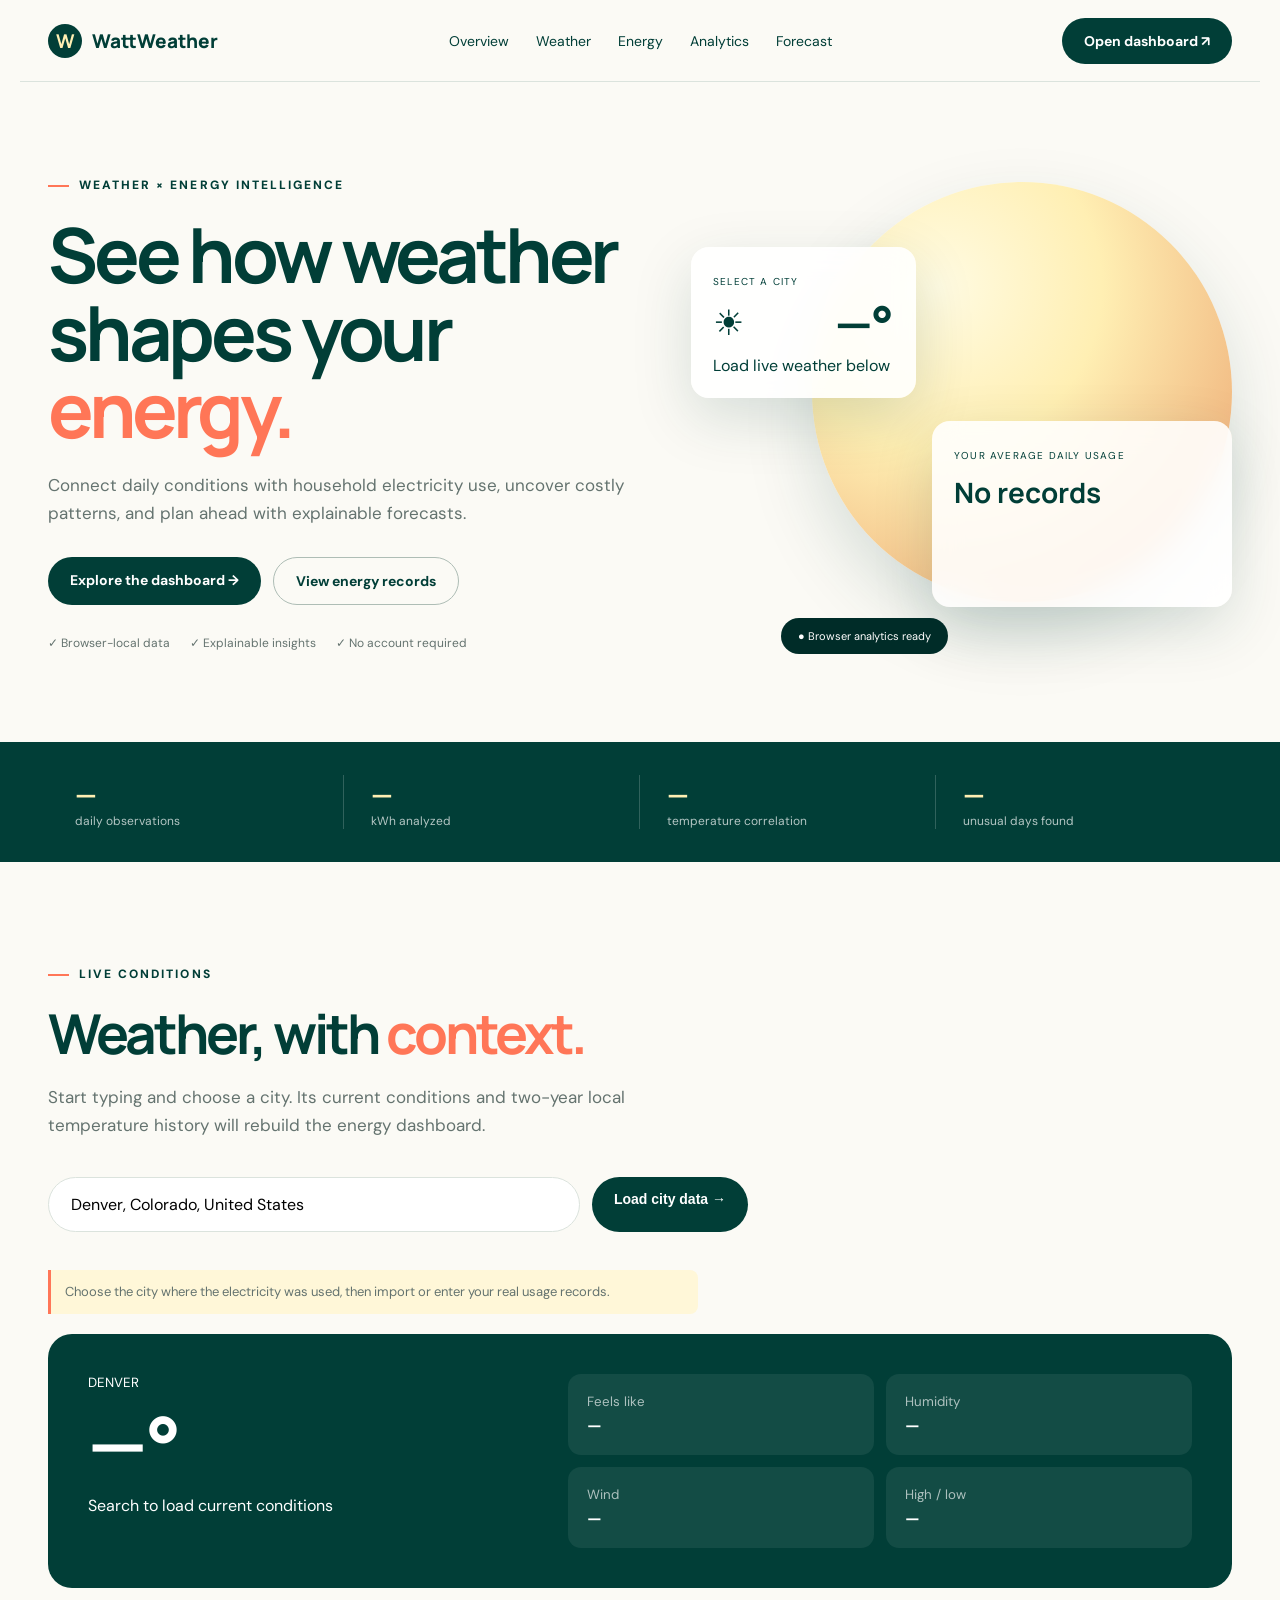
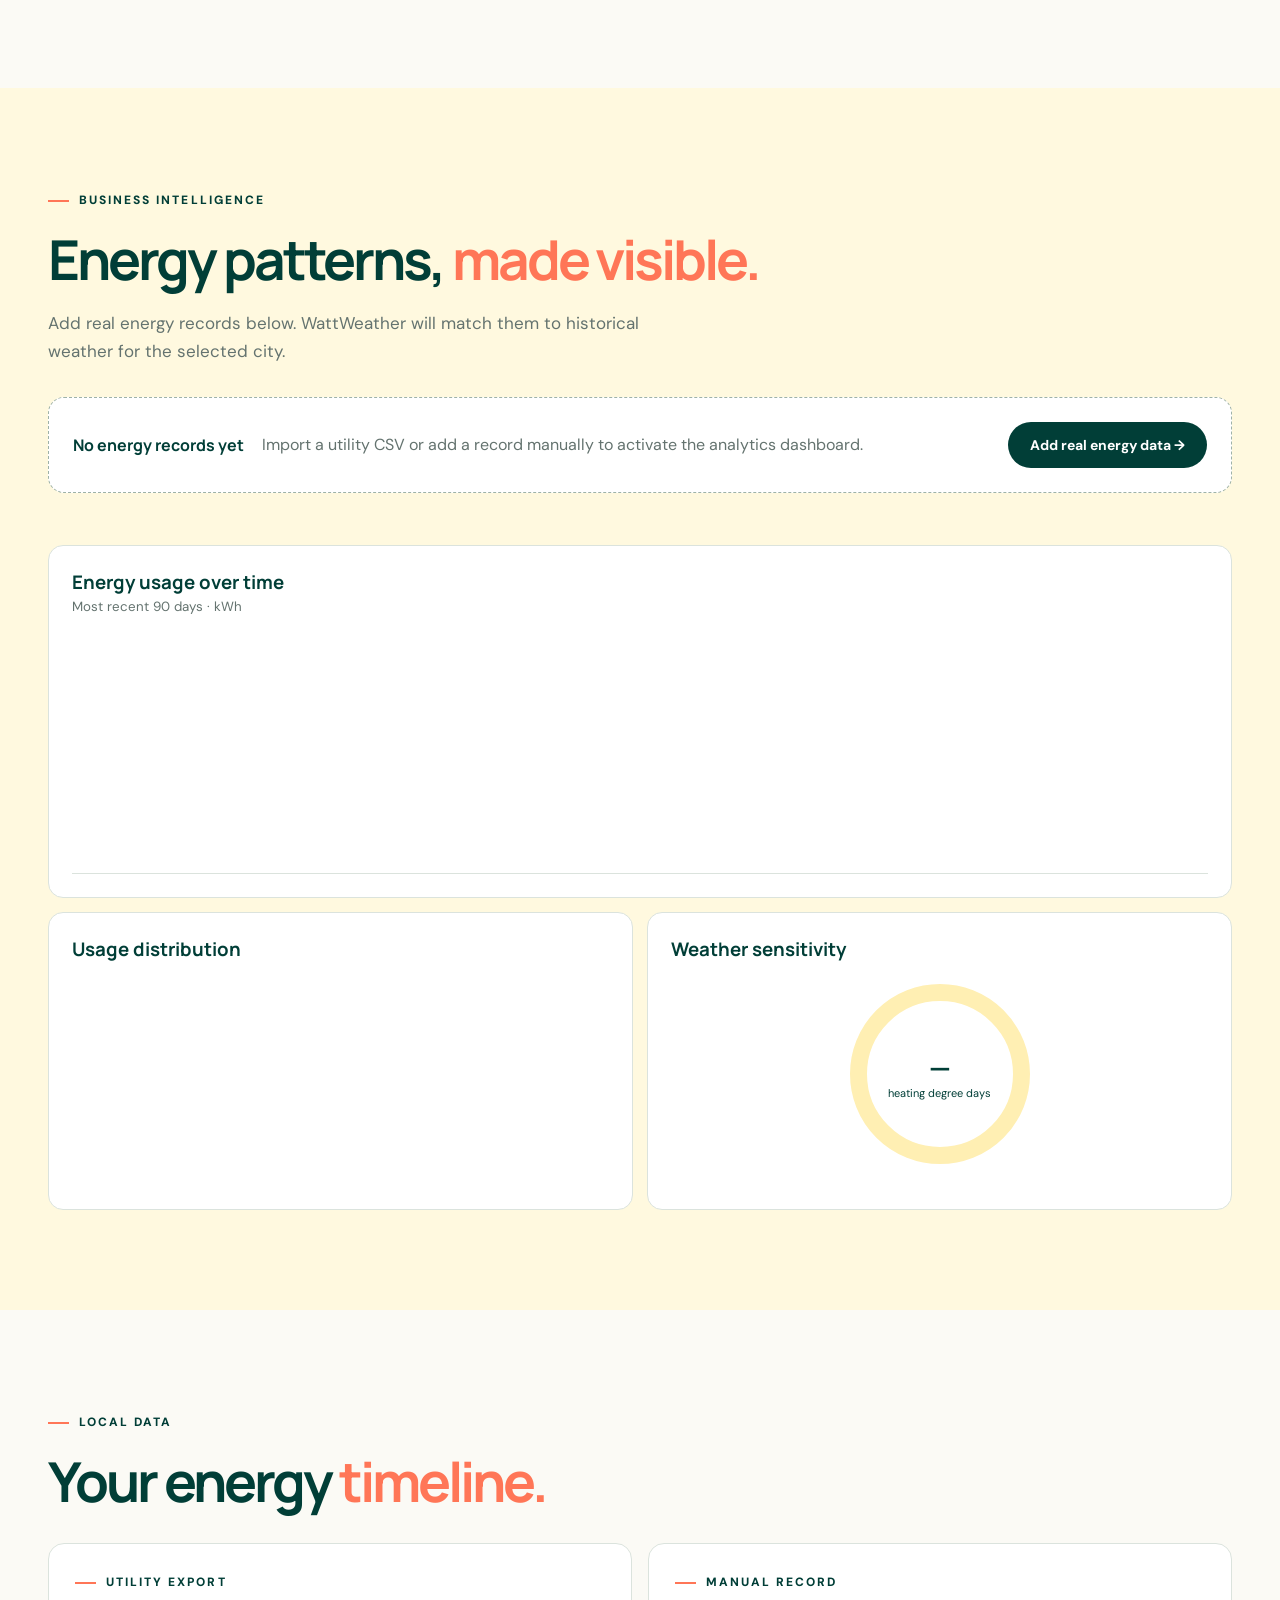
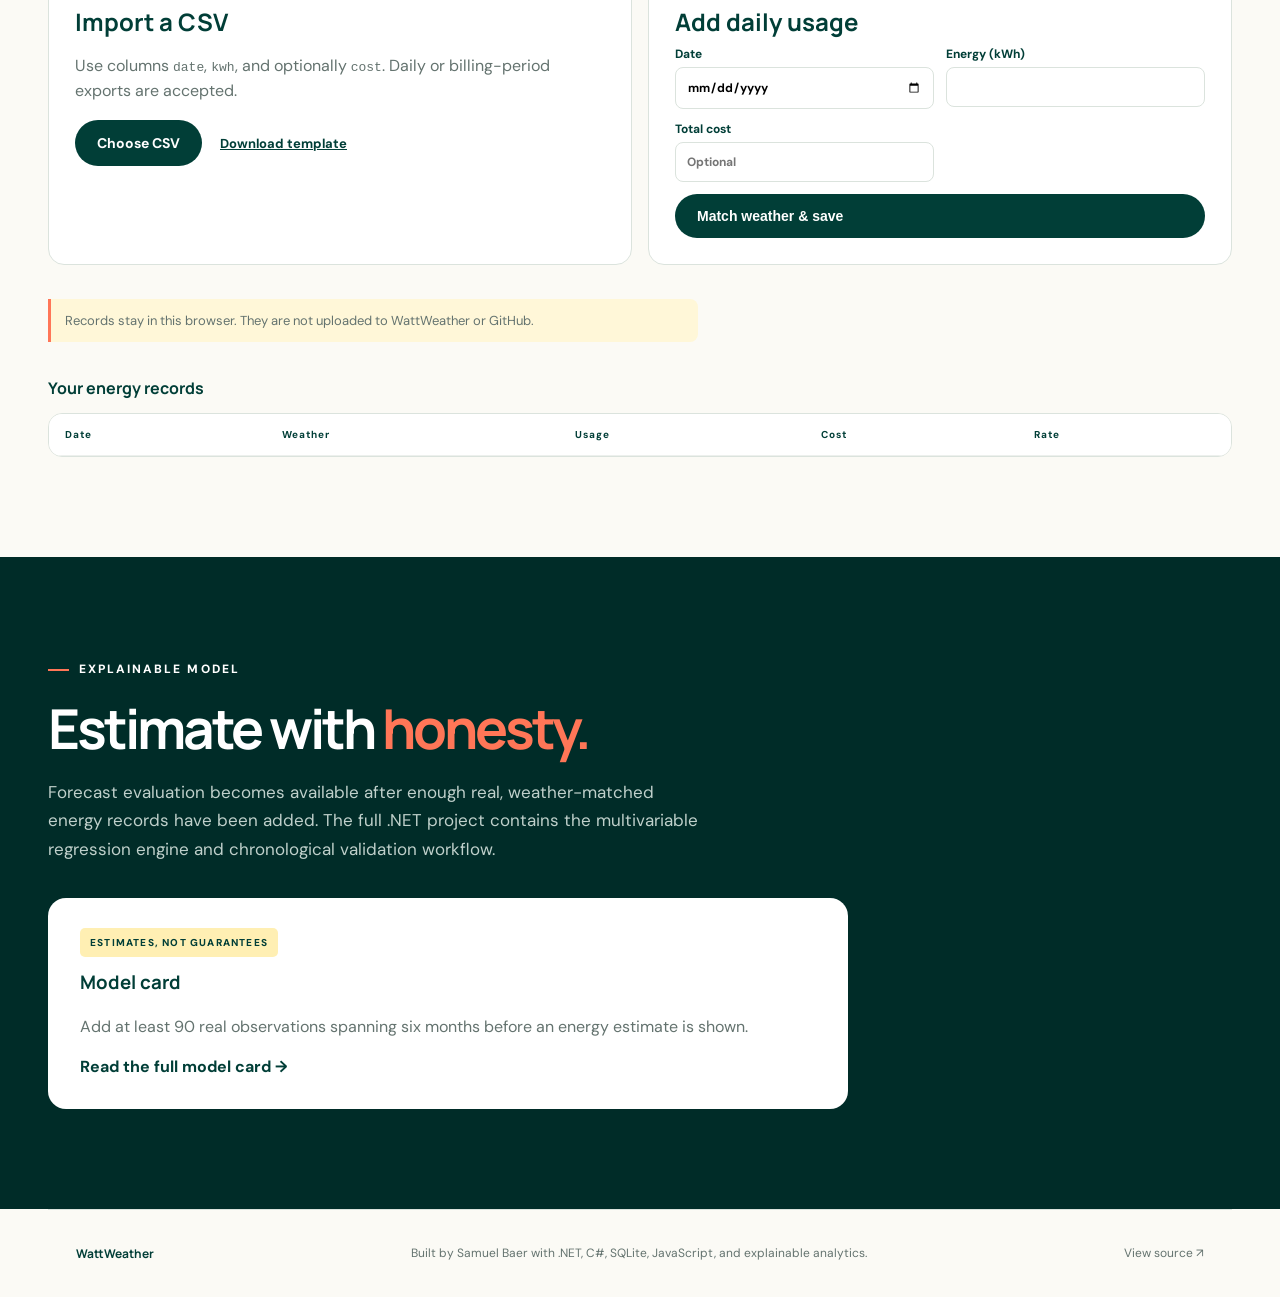
==== index.html @ 23bd22db "Replace demo usage with real energy imports" ====
<!doctype html>
<html lang="en">
<head>
  <meta charset="utf-8">
  <meta name="viewport" content="width=device-width,initial-scale=1">
  <meta name="description" content="WattWeather — weather and household energy intelligence.">
  <title>WattWeather — Weather & Energy Intelligence</title>
  <link rel="preconnect" href="https://fonts.googleapis.com">
  <link rel="preconnect" href="https://fonts.gstatic.com" crossorigin>
  <link href="https://fonts.googleapis.com/css2?family=DM+Sans:wght@400;500;600;700&family=Manrope:wght@600;700;800&display=swap" rel="stylesheet">
  <link rel="stylesheet" href="pages.css">
  <link rel="stylesheet" href="pages-extra.css">
</head>
<body>
  <header>
    <a class="brand" href="#overview"><b>W</b> WattWeather</a>
    <nav>
      <a href="#overview">Overview</a><a href="#weather">Weather</a>
      <a href="#energy">Energy</a><a href="#analytics">Analytics</a><a href="#forecast">Forecast</a>
    </nav>
    <a class="pill dark" href="#analytics">Open dashboard ↗</a>
  </header>

  <main>
    <section id="overview" class="hero">
      <div>
        <span class="eyebrow">WEATHER × ENERGY INTELLIGENCE</span>
        <h1>See how weather<br>shapes your <em>energy.</em></h1>
        <p>Connect daily conditions with household electricity use, uncover costly patterns, and plan ahead with explainable forecasts.</p>
        <div class="actions"><a class="pill dark" href="#analytics">Explore the dashboard →</a><a class="pill outline" href="#energy">View energy records</a></div>
        <div class="trust"><span>✓ Browser-local data</span><span>✓ Explainable insights</span><span>✓ No account required</span></div>
      </div>
      <div class="visual">
        <div class="sun"></div>
        <article class="float weather"><small id="hero-city">SELECT A CITY</small><div>☀ <strong id="hero-temp">—°</strong></div><span id="hero-condition">Load live weather below</span></article>
        <article class="float usage"><small>YOUR AVERAGE DAILY USAGE</small><strong id="hero-average">No records</strong><div id="mini-bars" class="mini-bars"></div></article>
        <span class="live">● Browser analytics ready</span>
      </div>
    </section>

    <section class="stats">
      <div><strong id="stat-days">—</strong><span>daily observations</span></div>
      <div><strong id="stat-kwh">—</strong><span>kWh analyzed</span></div>
      <div><strong id="stat-correlation">—</strong><span>temperature correlation</span></div>
      <div><strong id="stat-anomalies">—</strong><span>unusual days found</span></div>
    </section>

    <section id="weather" class="section">
      <span class="eyebrow">LIVE CONDITIONS</span><h2>Weather, with <em>context.</em></h2>
      <p>Start typing and choose a city. Its current conditions and two-year local temperature history will rebuild the energy dashboard.</p>
      <form id="weather-form" class="search"><input id="city" value="Denver, Colorado, United States" list="city-suggestions" autocomplete="off" aria-label="City" placeholder="Start typing a city"><datalist id="city-suggestions"></datalist><button class="pill dark">Load city data →</button></form>
      <p id="city-status" class="city-status">Choose the city where the electricity was used, then import or enter your real usage records.</p>
      <p id="weather-error" class="error" hidden></p>
      <article id="weather-result" class="current-weather">
        <div><small id="weather-place">DENVER</small><strong id="weather-temp">—°</strong><span id="weather-description">Search to load current conditions</span></div>
        <div class="facts"><span><small>Feels like</small><b id="weather-feels">—</b></span><span><small>Humidity</small><b id="weather-humidity">—</b></span><span><small>Wind</small><b id="weather-wind">—</b></span><span><small>High / low</small><b id="weather-highlow">—</b></span></div>
      </article>
    </section>

    <section id="analytics" class="section cream">
      <span class="eyebrow">BUSINESS INTELLIGENCE</span><h2>Energy patterns, <em>made visible.</em></h2>
      <p id="analytics-provenance">Add real energy records below. WattWeather will match them to historical weather for the selected city.</p>
      <div id="analytics-empty" class="empty-panel"><strong>No energy records yet</strong><span>Import a utility CSV or add a record manually to activate the analytics dashboard.</span><a class="pill dark" href="#energy">Add real energy data →</a></div>
      <div id="kpis" class="kpis"></div>
      <div class="dashboard">
        <article class="chart wide"><h3>Energy usage over time</h3><small>Most recent 90 days · kWh</small><div id="usage-chart" class="bars"></div></article>
        <article class="chart"><h3>Usage distribution</h3><div id="distribution" class="metric-list"></div></article>
        <article class="chart"><h3>Weather sensitivity</h3><div class="ring"><strong id="hdd">—</strong><span>heating degree days</span></div><p id="cdd"></p></article>
      </div>
    </section>

    <section id="energy" class="section">
      <span class="eyebrow">LOCAL DATA</span><h2>Your energy <em>timeline.</em></h2>
      <div class="data-actions">
        <article>
          <span class="eyebrow">UTILITY EXPORT</span><h3>Import a CSV</h3>
          <p>Use columns <code>date</code>, <code>kwh</code>, and optionally <code>cost</code>. Daily or billing-period exports are accepted.</p>
          <label class="pill dark file-button">Choose CSV<input id="csv-file" type="file" accept=".csv,text/csv"></label>
          <a id="csv-template" href="data:text/csv;charset=utf-8,date%2Ckwh%2Ccost%0A2026-01-01%2C24.5%2C3.55" download="wattweather-template.csv">Download template</a>
        </article>
        <article>
          <span class="eyebrow">MANUAL RECORD</span><h3>Add daily usage</h3>
          <form id="record-form" class="record-form">
            <label>Date<input id="record-date" type="date" required></label>
            <label>Energy (kWh)<input id="record-kwh" type="number" min="0.01" step="0.01" required></label>
            <label>Total cost<input id="record-cost" type="number" min="0" step="0.01" placeholder="Optional"></label>
            <button class="pill dark">Match weather & save</button>
          </form>
        </article>
      </div>
      <p id="data-message" class="city-status">Records stay in this browser. They are not uploaded to WattWeather or GitHub.</p>
      <div class="toolbar"><strong id="records-title">Your energy records</strong><button id="clear-records" class="text-button" hidden>Clear all local records</button></div>
      <div class="table-wrap"><table><thead><tr><th>Date</th><th>Weather</th><th>Usage</th><th>Cost</th><th>Rate</th></tr></thead><tbody id="energy-rows"></tbody></table></div>
    </section>

    <section id="forecast" class="section dark-section">
      <span class="eyebrow">EXPLAINABLE MODEL</span><h2>Estimate with <em>honesty.</em></h2>
      <p>Forecast evaluation becomes available after enough real, weather-matched energy records have been added. The full .NET project contains the multivariable regression engine and chronological validation workflow.</p>
      <div class="model"><span>ESTIMATES, NOT GUARANTEES</span><h3>Model card</h3><p id="forecast-status">Add at least 90 real observations spanning six months before an energy estimate is shown.</p><a href="https://github.com/sampbaer-creator/WattWeather/blob/main/docs/model-card.md">Read the full model card →</a></div>
    </section>
  </main>
  <footer><strong>WattWeather</strong><span>Built by Samuel Baer with .NET, C#, SQLite, JavaScript, and explainable analytics.</span><a href="https://github.com/sampbaer-creator/WattWeather">View source ↗</a></footer>
  <script src="pages.js"></script>
</body>
</html>
---- pages.css ----
:root{--green:#013e37;--deep:#002c28;--cream:#ffefb3;--paper:#fbfaf5;--orange:#ff7657;--line:#dbe3dd;--muted:#64736f}*{box-sizing:border-box}html{scroll-behavior:smooth}body{margin:0;background:var(--paper);color:var(--green);font-family:"DM Sans",sans-serif}h1,h2,h3,strong,.brand{font-family:"Manrope",sans-serif}a{text-decoration:none;color:inherit}header{height:82px;max-width:1240px;margin:auto;padding:0 28px;display:flex;align-items:center;gap:38px;border-bottom:1px solid var(--line);position:sticky;top:0;background:rgba(251,250,245,.94);backdrop-filter:blur(12px);z-index:9}.brand{font-weight:800;font-size:19px;display:flex;align-items:center;gap:10px}.brand b{display:grid;place-items:center;width:34px;height:34px;border-radius:50%;background:var(--green);color:var(--cream)}nav{margin:auto;display:flex;gap:27px}nav a{font-size:14px}.pill{display:inline-flex;border-radius:99px;padding:14px 22px;font-size:14px;font-weight:700;border:0;cursor:pointer}.dark{background:var(--green);color:white}.outline{border:1px solid #aebdb5}.hero{max-width:1240px;margin:auto;min-height:660px;padding:74px 28px;display:grid;grid-template-columns:1.05fr .95fr;align-items:center;gap:45px}.eyebrow{font-size:12px;font-weight:800;letter-spacing:.17em}.eyebrow:before{content:"";display:inline-block;width:21px;height:2px;background:var(--orange);vertical-align:middle;margin-right:10px}.hero h1,.section h2{font-size:clamp(48px,6vw,76px);line-height:1.02;letter-spacing:-.055em;margin:22px 0}.hero h1 em,.section h2 em{font-style:normal;color:var(--orange)}.hero>div>p,.section>p{font-size:17px;line-height:1.65;color:var(--muted);max-width:650px}.actions{display:flex;gap:12px;margin:30px 0}.trust{display:flex;gap:20px;color:var(--muted);font-size:12px}.visual{height:500px;position:relative}.sun{position:absolute;right:0;top:20px;width:420px;height:420px;border-radius:50%;background:radial-gradient(circle at 30% 25%,#fffbe2,var(--cream) 38%,#f3c088 72%,#ed9077);box-shadow:0 30px 70px rgba(1,62,55,.15)}.float{position:absolute;background:rgba(255,255,255,.88);backdrop-filter:blur(14px);padding:22px;border-radius:18px;box-shadow:0 20px 60px rgba(1,62,55,.15)}.float small{font-size:10px;letter-spacing:.12em}.weather{left:0;top:85px;width:225px}.weather div{font-size:35px;display:flex;justify-content:space-between;align-items:center}.weather strong{font-size:48px}.usage{right:0;bottom:55px;width:300px}.usage>strong{display:block;font-size:28px;margin:9px 0}.mini-bars{height:65px;display:flex;align-items:end;gap:4px}.mini-bars i{flex:1;background:var(--green);border-radius:4px 4px 0 0}.live{position:absolute;left:90px;bottom:8px;padding:11px 17px;border-radius:99px;background:var(--deep);color:white;font-size:11px}.stats{background:var(--green);color:white;padding:33px max(calc((100vw - 1184px)/2),28px);display:grid;grid-template-columns:repeat(4,1fr)}.stats div{padding:0 27px;border-right:1px solid #ffffff30}.stats div:last-child{border:0}.stats strong,.stats span{display:block}.stats strong{color:var(--cream);font-size:28px}.stats span{font-size:12px;opacity:.7}.section{padding:100px max(calc((100vw - 1184px)/2),28px);scroll-margin-top:78px}.section h2{font-size:55px}.cream{background:#fff9df}.search{display:flex;gap:12px;max-width:700px;margin:38px 0}.search input{flex:1;border:1px solid var(--line);border-radius:99px;padding:16px 22px;font:inherit}.error{padding:13px;background:#ffe3da;color:#8a3827;border-radius:9px}.current-weather{background:var(--green);color:white;border-radius:24px;padding:40px;display:grid;grid-template-columns:1fr 1.4fr;gap:35px}.current-weather>div:first-child{display:flex;flex-direction:column}.current-weather>div>strong{font-size:76px}.facts{display:grid;grid-template-columns:1fr 1fr;gap:12px}.facts span{background:#ffffff12;padding:19px;border-radius:13px}.facts small,.facts b{display:block}.facts small{opacity:.65;margin-bottom:5px}.kpis{display:grid;grid-template-columns:repeat(3,1fr);gap:14px;margin-top:38px}.kpis article,.chart{background:white;border:1px solid var(--line);border-radius:15px;padding:23px}.kpis span,.kpis small{display:block;color:var(--muted);font-size:12px}.kpis strong{display:block;font-size:30px;margin:6px 0}.dashboard{display:grid;grid-template-columns:1fr 1fr;gap:14px;margin-top:14px}.chart.wide{grid-column:1/-1}.chart h3{margin:0}.chart>small{color:var(--muted)}.bars{height:230px;display:flex;align-items:end;gap:3px;border-bottom:1px solid var(--line);margin-top:28px}.bars i{flex:1;background:linear-gradient(var(--orange),#f6b777);min-width:2px;border-radius:3px 3px 0 0}.metric-list{display:grid;gap:17px;margin-top:25px}.metric-list span{display:flex;justify-content:space-between;color:var(--muted)}.metric-list b{color:var(--green)}.ring{width:180px;height:180px;margin:22px auto;border:17px solid var(--cream);border-radius:50%;display:grid;place-content:center;text-align:center}.ring strong,.ring span{display:block}.ring strong{font-size:28px}.ring span{font-size:11px}.toolbar{display:flex;justify-content:space-between;margin:35px 0 14px}.toolbar span,.model>span{background:var(--cream);font-size:10px;letter-spacing:.12em;padding:8px 10px;border-radius:5px;font-weight:800}.table-wrap{overflow:auto;border:1px solid var(--line);border-radius:14px}table{width:100%;border-collapse:collapse;background:white;font-size:13px}th,td{padding:14px 16px;text-align:left;border-bottom:1px solid #edf0ed;white-space:nowrap}th{font-size:10px;letter-spacing:.1em}.dark-section{background:var(--deep);color:white}.dark-section>p{color:#bfd0cb}.model{background:white;color:var(--green);max-width:800px;padding:32px;border-radius:18px;margin-top:35px}.model p{color:var(--muted);line-height:1.6}.model a{font-weight:700}footer{max-width:1184px;margin:auto;padding:35px 28px;display:flex;justify-content:space-between;border-top:1px solid var(--line);font-size:12px;color:var(--muted)}footer strong{color:var(--green)}
@media(max-width:800px){header{height:auto;padding:16px 20px;flex-wrap:wrap}header>.pill{display:none}nav{order:3;width:100%;overflow:auto;padding-bottom:5px}.hero{grid-template-columns:1fr}.visual{height:430px}.sun{width:330px;height:330px}.usage{width:270px}.stats,.kpis,.dashboard{grid-template-columns:1fr 1fr}.current-weather{grid-template-columns:1fr}.section h2{font-size:43px}.trust{flex-wrap:wrap}.chart.wide{grid-column:1/-1}footer{display:grid;gap:10px}}@media(max-width:520px){.stats,.kpis,.dashboard{grid-template-columns:1fr}.chart.wide{grid-column:auto}.facts{grid-template-columns:1fr}.actions{flex-wrap:wrap}}
---- pages-extra.css ----
.city-status {
  margin: 0 0 20px;
  padding: 11px 14px;
  border-left: 3px solid #ff7657;
  border-radius: 0 8px 8px 0;
  background: #fff7d8;
  font-size: 13px !important;
}

.search button:disabled {
  cursor: wait;
  opacity: .7;
}

.empty-panel {
  display: flex;
  align-items: center;
  gap: 18px;
  margin: 32px 0;
  padding: 24px;
  border: 1px dashed #9eb2a8;
  border-radius: 16px;
  background: #fff;
}
.empty-panel span { flex: 1; color: #64736f; }
.data-actions { display: grid; grid-template-columns: 1fr 1fr; gap: 16px; margin: 34px 0; }
.data-actions article { padding: 26px; border: 1px solid #dbe3dd; border-radius: 16px; background: #fff; }
.data-actions h3 { font-size: 24px; margin: 14px 0 8px; }
.data-actions p { color: #64736f; line-height: 1.55; }
.file-button input { display: none; }
#csv-template { margin-left: 14px; font-size: 13px; font-weight: 700; text-decoration: underline; }
.record-form { display: grid; grid-template-columns: 1fr 1fr; gap: 12px; }
.record-form label { font-size: 12px; font-weight: 700; }
.record-form input { width: 100%; margin-top: 5px; padding: 11px; border: 1px solid #dbe3dd; border-radius: 8px; font: inherit; }
.record-form button { grid-column: 1 / -1; }
.text-button { border: 0; background: transparent; color: #9d3828; font-weight: 700; cursor: pointer; }
@media (max-width: 760px) {
  .data-actions { grid-template-columns: 1fr; }
  .empty-panel { align-items: flex-start; flex-direction: column; }
}
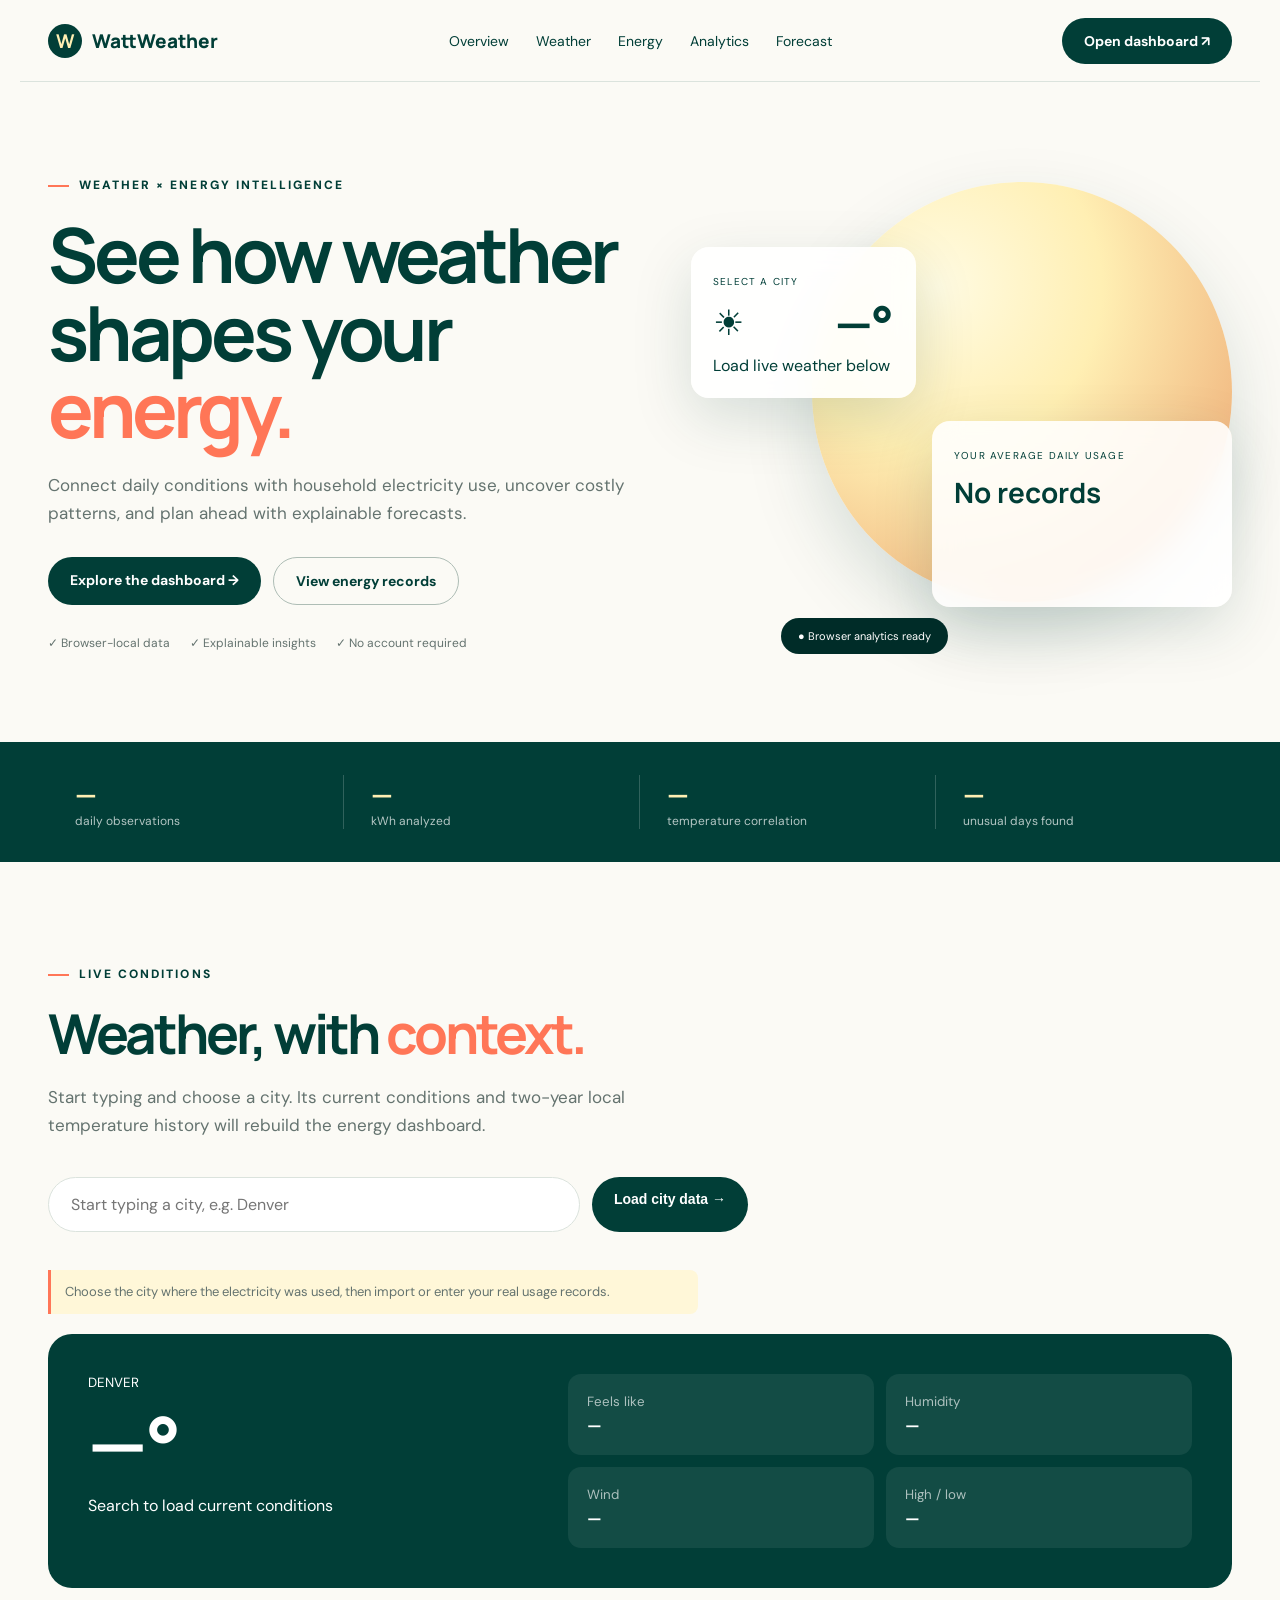
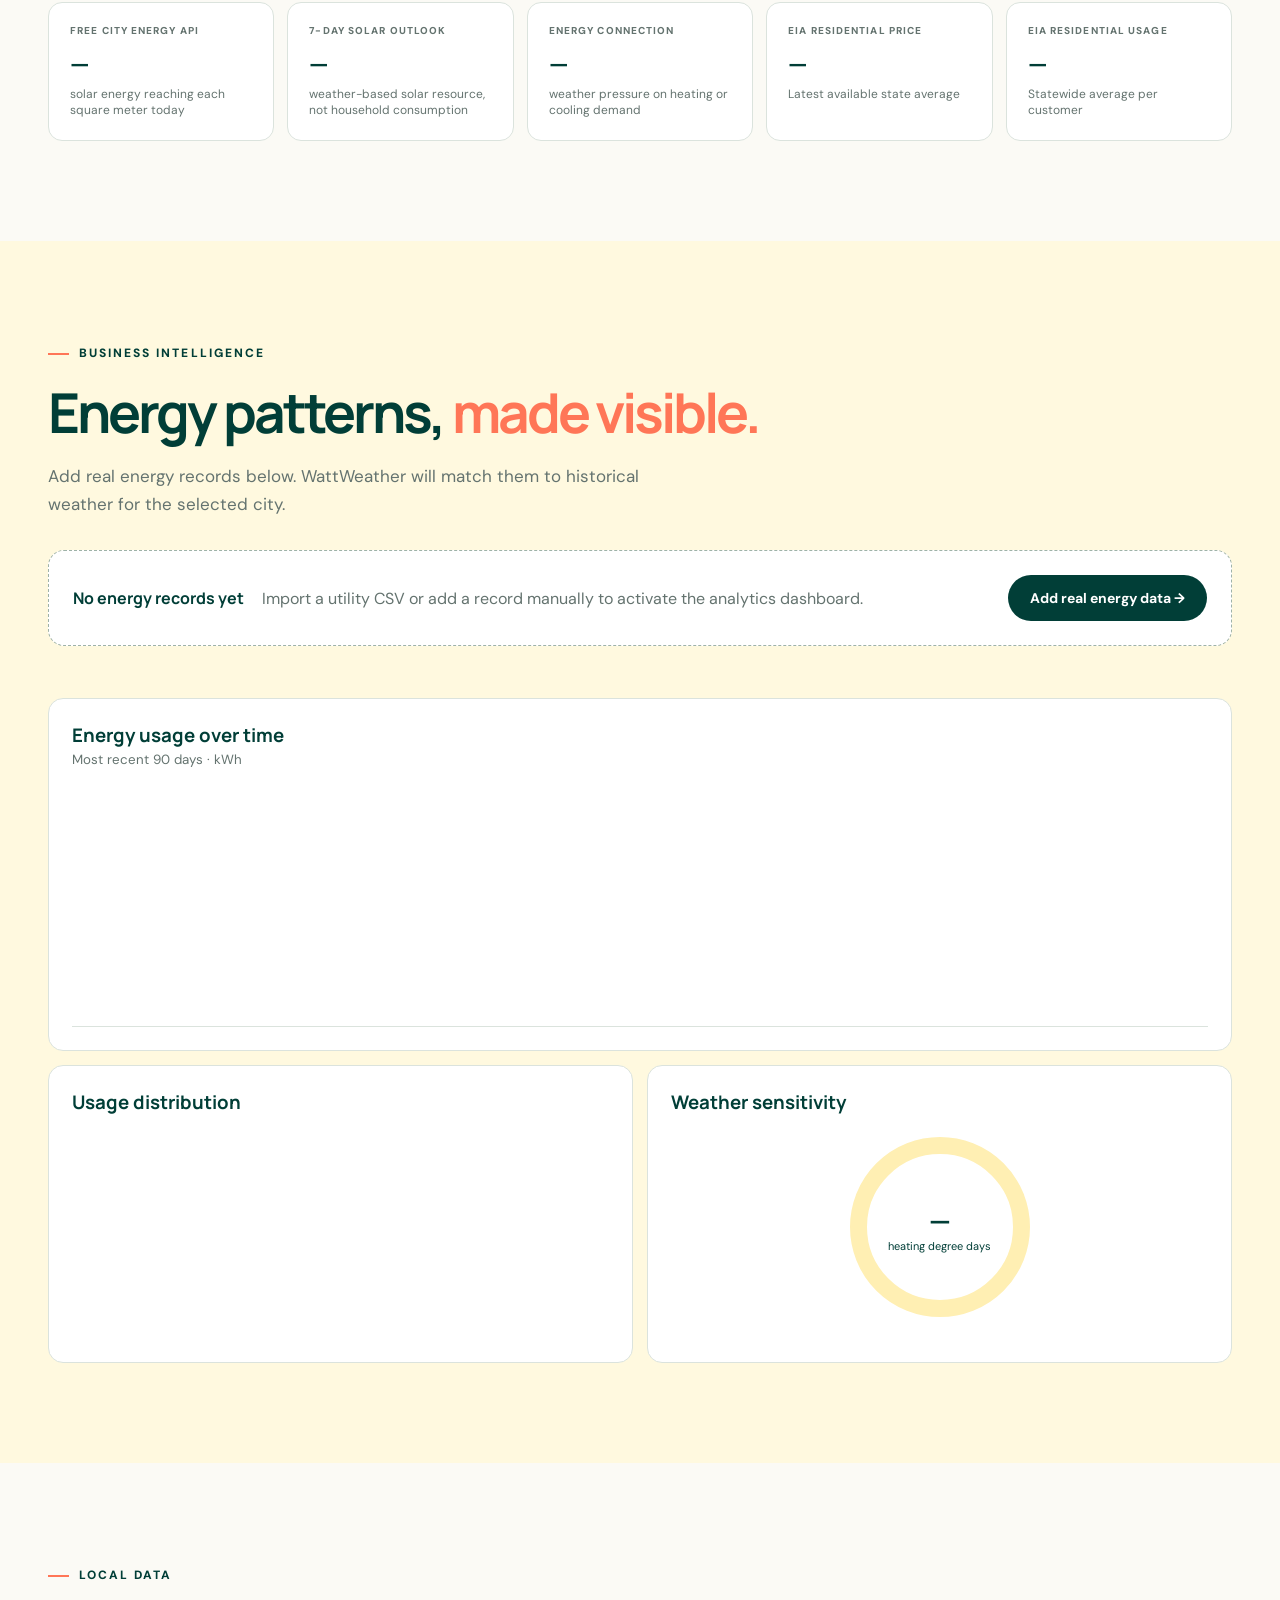
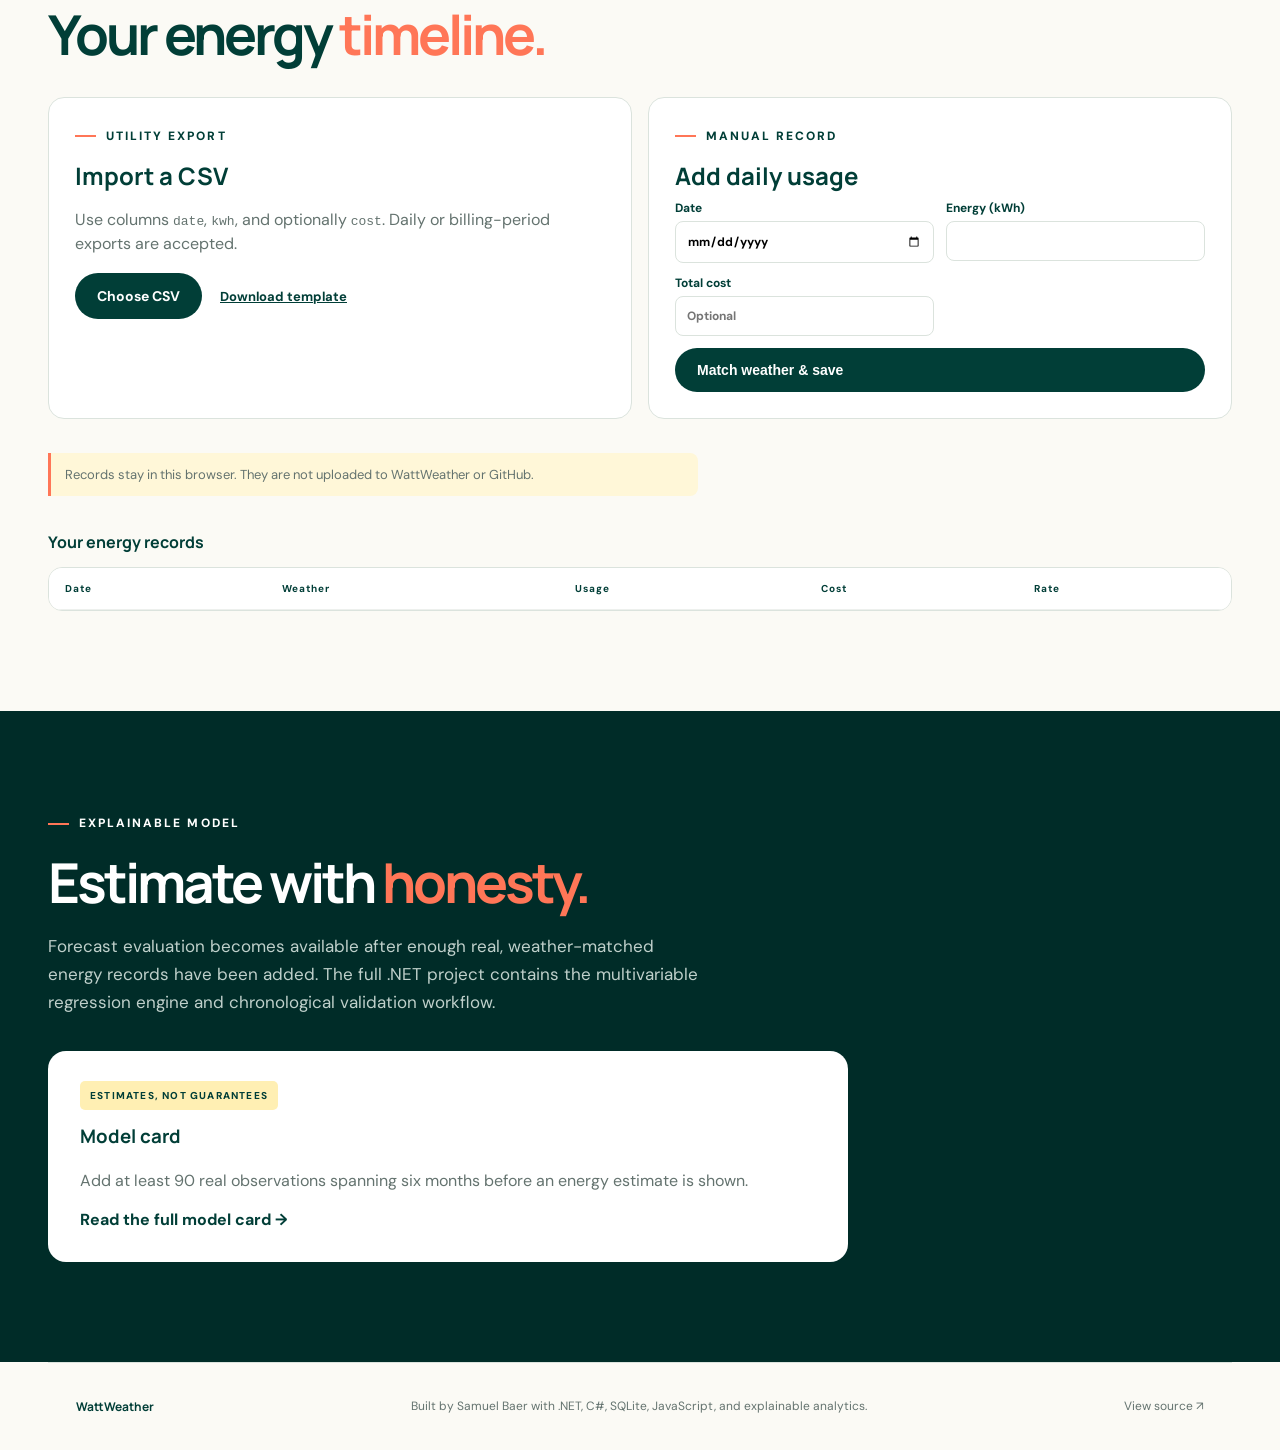
==== commit 65f14127: "Add secure city energy data integration" ====
--- a/index.html
+++ b/index.html
@@ -48,13 +48,20 @@
     <section id="weather" class="section">
       <span class="eyebrow">LIVE CONDITIONS</span><h2>Weather, with <em>context.</em></h2>
       <p>Start typing and choose a city. Its current conditions and two-year local temperature history will rebuild the energy dashboard.</p>
-      <form id="weather-form" class="search"><input id="city" value="Denver, Colorado, United States" list="city-suggestions" autocomplete="off" aria-label="City" placeholder="Start typing a city"><datalist id="city-suggestions"></datalist><button class="pill dark">Load city data →</button></form>
+      <form id="weather-form" class="search"><div class="city-picker"><input id="city" value="" autocomplete="off" aria-label="City" placeholder="Start typing a city, e.g. Denver"><div id="city-suggestions" class="city-suggestions" hidden></div></div><button class="pill dark">Load city data →</button></form>
       <p id="city-status" class="city-status">Choose the city where the electricity was used, then import or enter your real usage records.</p>
       <p id="weather-error" class="error" hidden></p>
       <article id="weather-result" class="current-weather">
         <div><small id="weather-place">DENVER</small><strong id="weather-temp">—°</strong><span id="weather-description">Search to load current conditions</span></div>
         <div class="facts"><span><small>Feels like</small><b id="weather-feels">—</b></span><span><small>Humidity</small><b id="weather-humidity">—</b></span><span><small>Wind</small><b id="weather-wind">—</b></span><span><small>High / low</small><b id="weather-highlow">—</b></span></div>
       </article>
+      <div id="city-energy" class="city-energy" hidden>
+        <article><small>FREE CITY ENERGY API</small><strong id="solar-potential">—</strong><span>solar energy reaching each square meter today</span></article>
+        <article><small>7-DAY SOLAR OUTLOOK</small><strong id="solar-week">—</strong><span>weather-based solar resource, not household consumption</span></article>
+        <article><small>ENERGY CONNECTION</small><strong id="climate-load">—</strong><span>weather pressure on heating or cooling demand</span></article>
+        <article><small>EIA RESIDENTIAL PRICE</small><strong id="eia-rate">—</strong><span id="eia-rate-note">Latest available state average</span></article>
+        <article><small>EIA RESIDENTIAL USAGE</small><strong id="eia-usage">—</strong><span id="eia-usage-note">Statewide average per customer</span></article>
+      </div>
     </section>
 
     <section id="analytics" class="section cream">
--- a/pages-extra.css
+++ b/pages-extra.css
@@ -11,6 +11,41 @@
   cursor: wait;
   opacity: .7;
 }
+.city-picker { position: relative; flex: 1; }
+.city-picker > input { width: 100%; }
+.city-suggestions {
+  position: absolute;
+  top: calc(100% + 7px);
+  z-index: 20;
+  width: 100%;
+  max-height: 310px;
+  overflow-y: auto;
+  border: 1px solid #dbe3dd;
+  border-radius: 13px;
+  background: #fff;
+  box-shadow: 0 18px 45px rgba(1,62,55,.18);
+}
+.city-suggestions button {
+  display: block;
+  width: 100%;
+  padding: 12px 16px;
+  border: 0;
+  border-bottom: 1px solid #edf0ed;
+  background: #fff;
+  color: #013e37;
+  text-align: left;
+  cursor: pointer;
+}
+.city-suggestions button:hover,.city-suggestions button.active { background: #fff7d8; }
+.city-suggestions button b,.city-suggestions button span { display: block; }
+.city-suggestions button span { margin-top: 2px; color: #64736f; font-size: 12px; }
+.city-energy { display: grid; grid-template-columns: repeat(5,1fr); gap: 13px; margin-top: 14px; }
+@media (max-width: 1050px) { .city-energy { grid-template-columns: repeat(3,1fr); } }
+.city-energy article { padding: 21px; border: 1px solid #dbe3dd; border-radius: 14px; background: #fff; }
+.city-energy small,.city-energy strong,.city-energy span { display: block; }
+.city-energy small { color: #64736f; font-size: 10px; font-weight: 800; letter-spacing: .11em; }
+.city-energy strong { margin: 9px 0 5px; font-size: 25px; }
+.city-energy span { color: #64736f; font-size: 12px; line-height: 1.4; }
 
 .empty-panel {
   display: flex;
@@ -37,4 +72,5 @@
 @media (max-width: 760px) {
   .data-actions { grid-template-columns: 1fr; }
   .empty-panel { align-items: flex-start; flex-direction: column; }
+  .city-energy { grid-template-columns: 1fr; }
 }
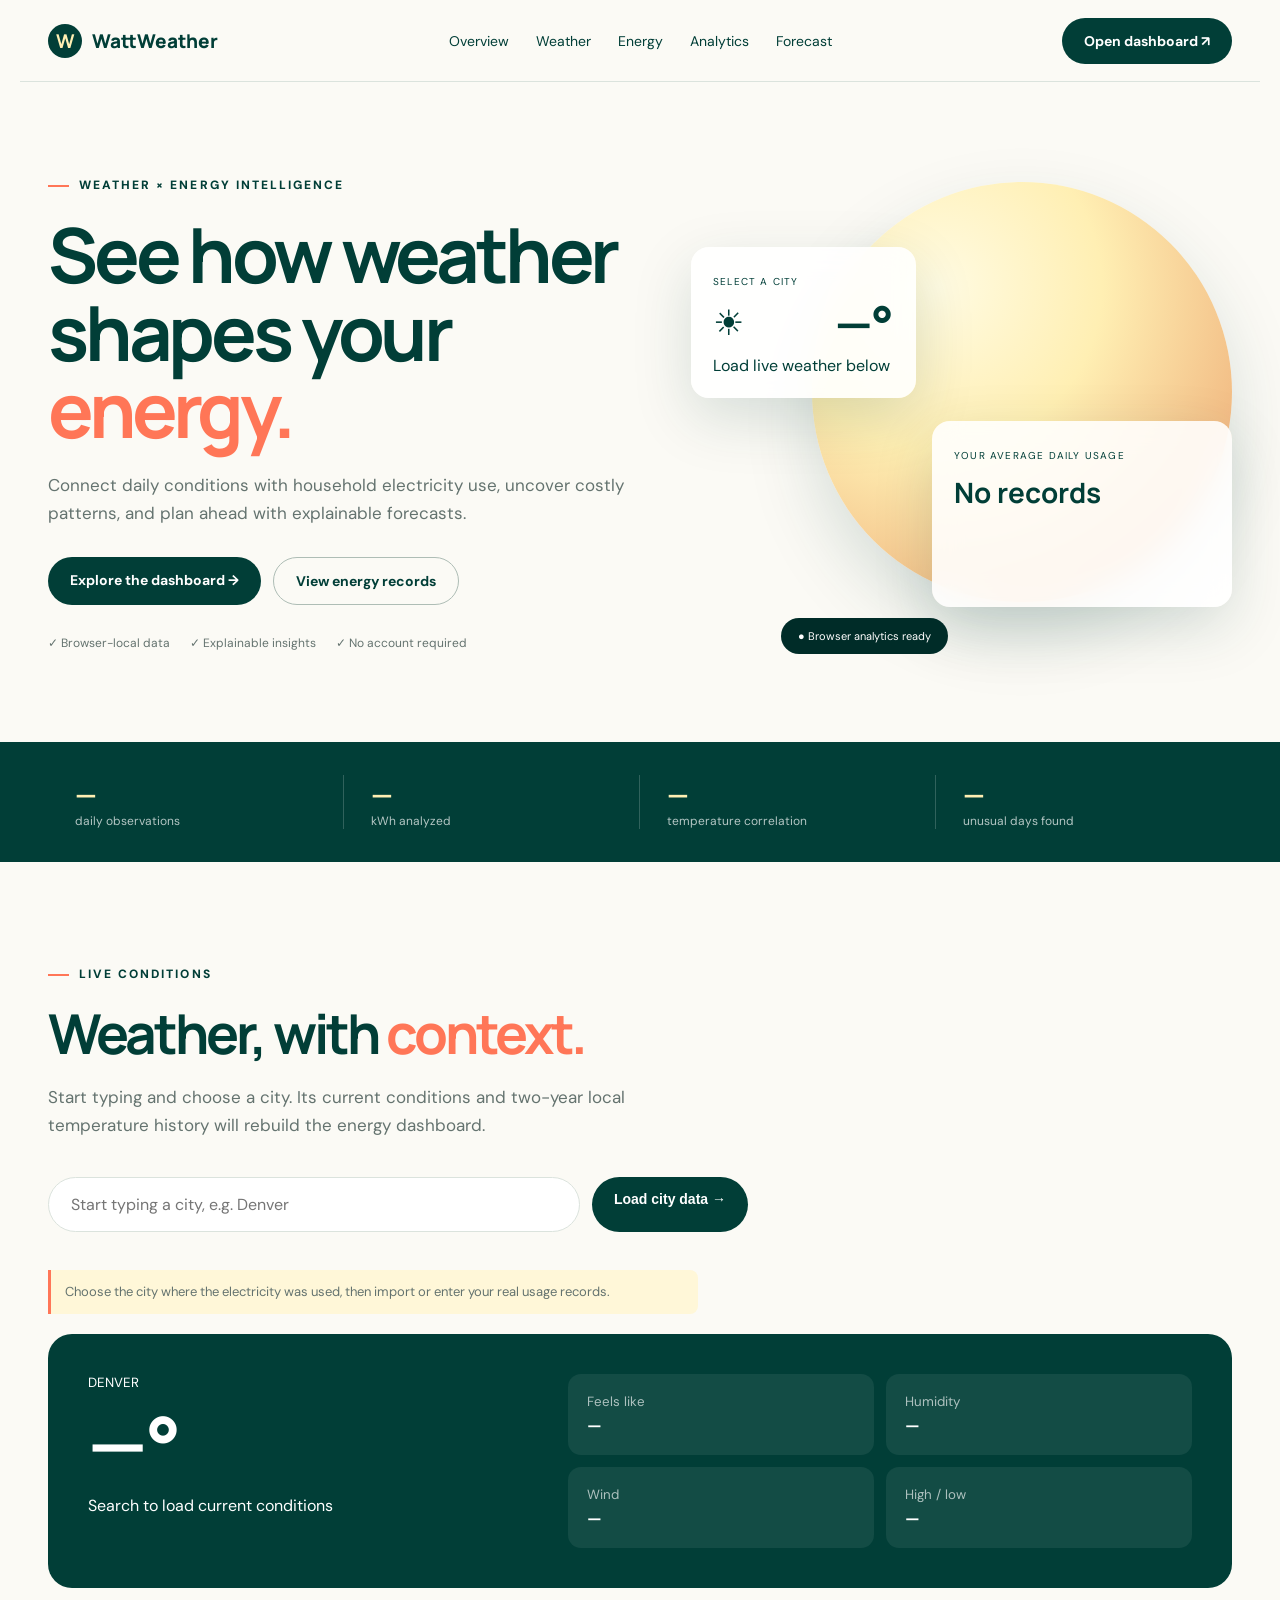
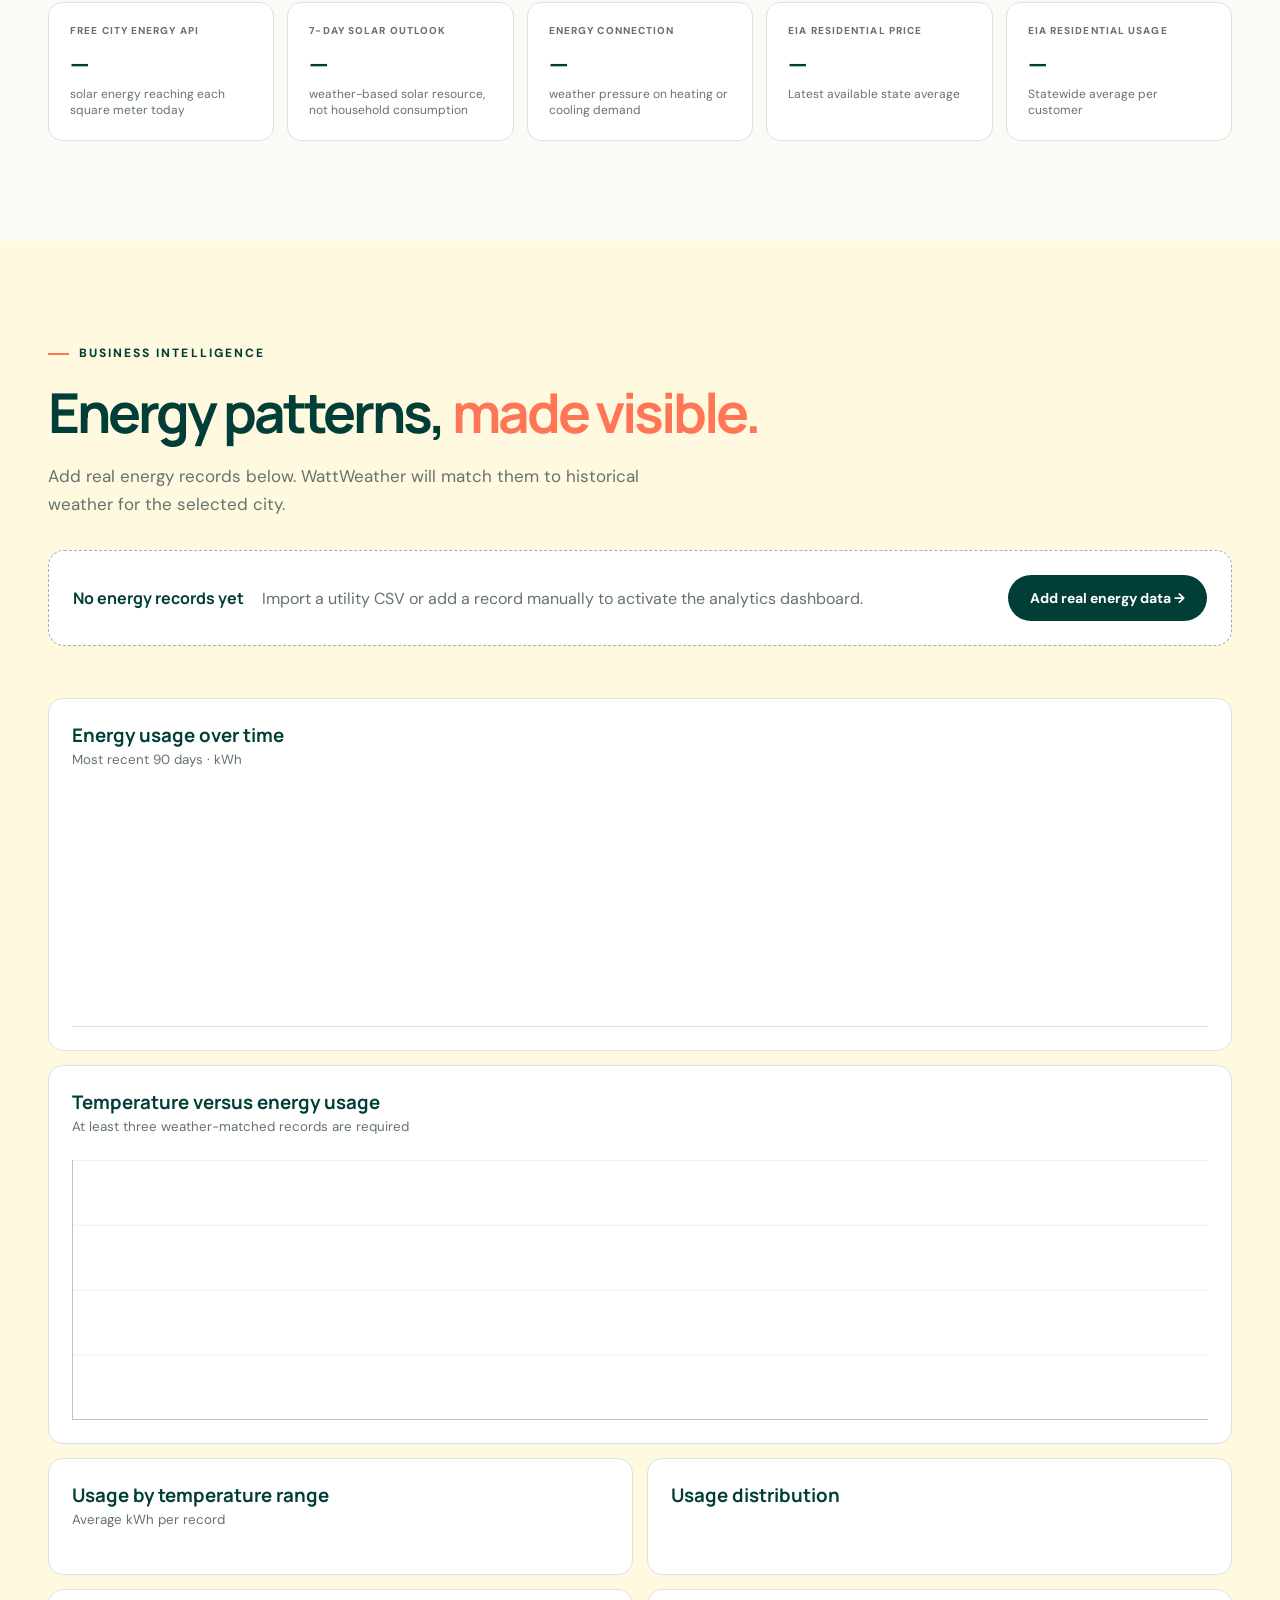
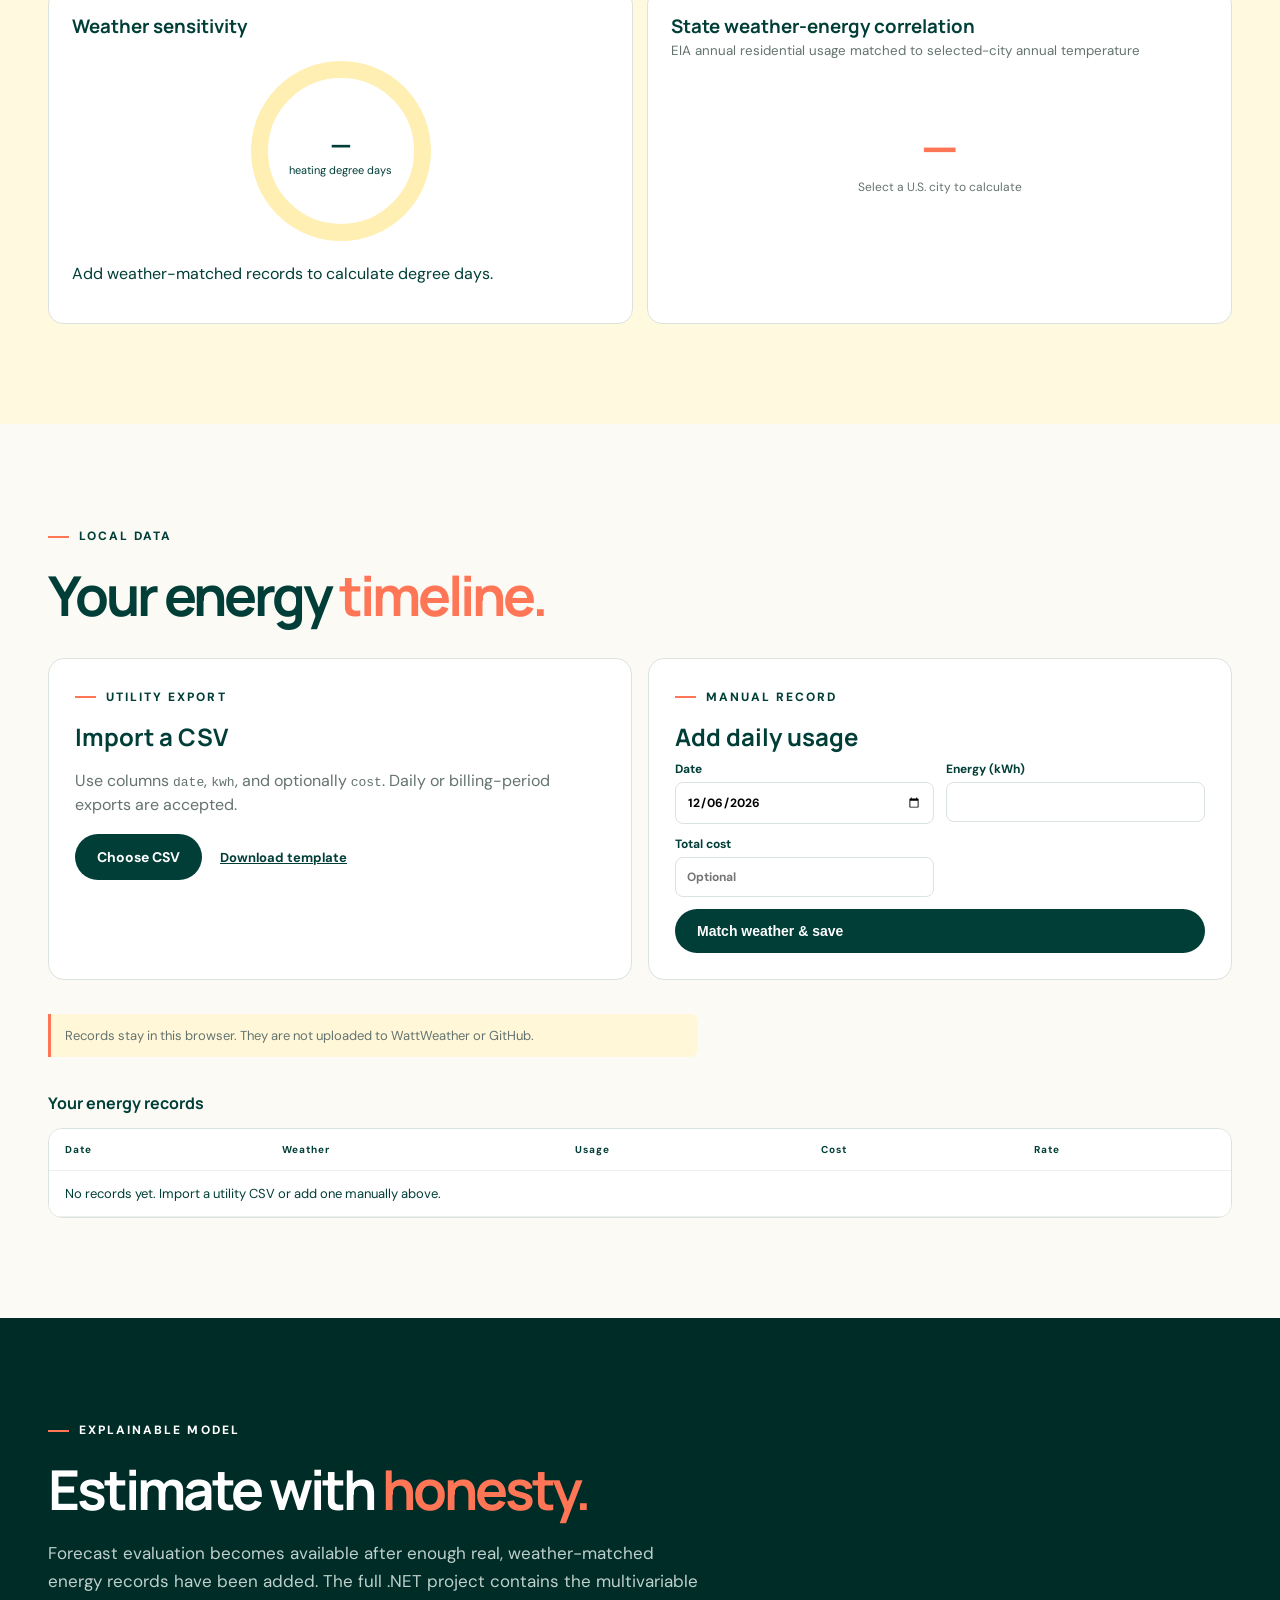
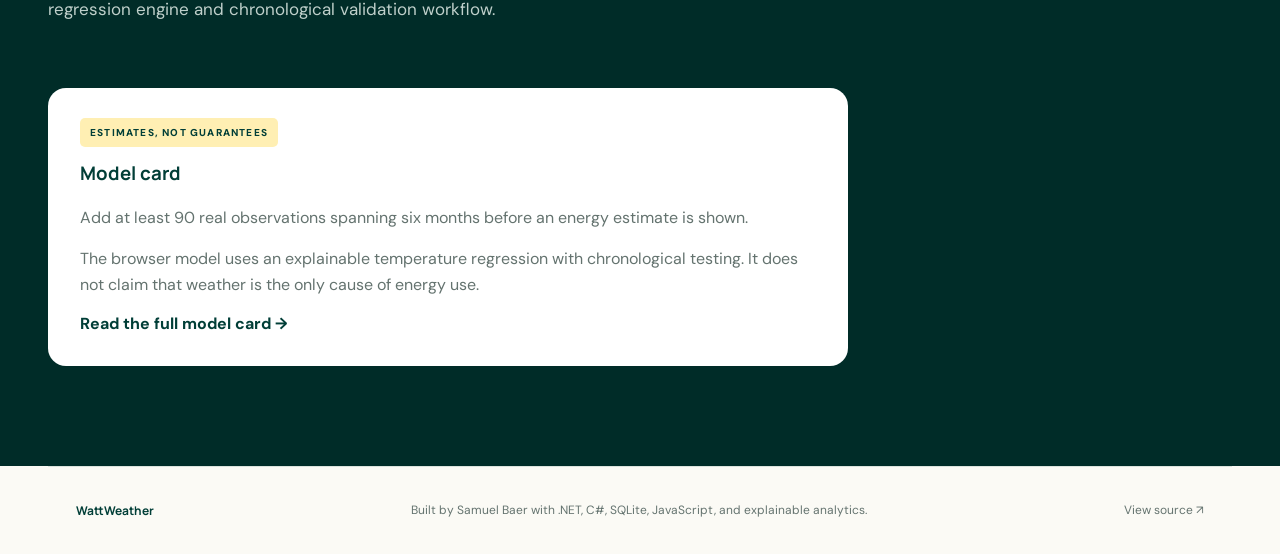
==== commit 8ffda42f: "Add weather energy analytics and forecasting" ====
--- a/index.html
+++ b/index.html
@@ -71,8 +71,11 @@
       <div id="kpis" class="kpis"></div>
       <div class="dashboard">
         <article class="chart wide"><h3>Energy usage over time</h3><small>Most recent 90 days · kWh</small><div id="usage-chart" class="bars"></div></article>
+        <article class="chart wide"><h3>Temperature versus energy usage</h3><small id="scatter-caption">Import weather-matched records to calculate correlation</small><div id="scatter-chart" class="scatter-chart"></div></article>
+        <article class="chart"><h3>Usage by temperature range</h3><small>Average kWh per record</small><div id="temperature-bands" class="band-chart"></div></article>
         <article class="chart"><h3>Usage distribution</h3><div id="distribution" class="metric-list"></div></article>
         <article class="chart"><h3>Weather sensitivity</h3><div class="ring"><strong id="hdd">—</strong><span>heating degree days</span></div><p id="cdd"></p></article>
+        <article class="chart"><h3>State weather-energy correlation</h3><small>EIA annual residential usage matched to selected-city annual temperature</small><div class="state-correlation"><strong id="state-correlation">—</strong><span id="state-correlation-note">Select a U.S. city to calculate</span></div></article>
       </div>
     </section>
 
@@ -103,7 +106,8 @@
     <section id="forecast" class="section dark-section">
       <span class="eyebrow">EXPLAINABLE MODEL</span><h2>Estimate with <em>honesty.</em></h2>
       <p>Forecast evaluation becomes available after enough real, weather-matched energy records have been added. The full .NET project contains the multivariable regression engine and chronological validation workflow.</p>
-      <div class="model"><span>ESTIMATES, NOT GUARANTEES</span><h3>Model card</h3><p id="forecast-status">Add at least 90 real observations spanning six months before an energy estimate is shown.</p><a href="https://github.com/sampbaer-creator/WattWeather/blob/main/docs/model-card.md">Read the full model card →</a></div>
+      <div id="forecast-metrics" class="forecast-metrics"></div>
+      <div class="model"><span>ESTIMATES, NOT GUARANTEES</span><h3>Model card</h3><p id="forecast-status">Add at least 90 real observations spanning six months before an energy estimate is shown.</p><p id="forecast-method">The browser model uses an explainable temperature regression with chronological testing. It does not claim that weather is the only cause of energy use.</p><a href="https://github.com/sampbaer-creator/WattWeather/blob/main/docs/model-card.md">Read the full model card →</a></div>
     </section>
   </main>
   <footer><strong>WattWeather</strong><span>Built by Samuel Baer with .NET, C#, SQLite, JavaScript, and explainable analytics.</span><a href="https://github.com/sampbaer-creator/WattWeather">View source ↗</a></footer>
--- a/pages-extra.css
+++ b/pages-extra.css
@@ -69,8 +69,25 @@
 .record-form input { width: 100%; margin-top: 5px; padding: 11px; border: 1px solid #dbe3dd; border-radius: 8px; font: inherit; }
 .record-form button { grid-column: 1 / -1; }
 .text-button { border: 0; background: transparent; color: #9d3828; font-weight: 700; cursor: pointer; }
+.scatter-chart { position: relative; height: 260px; margin-top: 24px; border-left: 1px solid #b9c6c0; border-bottom: 1px solid #b9c6c0; background: linear-gradient(#edf0ed 1px,transparent 1px) 0 0/100% 25%; }
+.scatter-chart i { position: absolute; width: 8px; height: 8px; margin: -4px; border-radius: 50%; background: #ff7657; opacity: .65; }
+.scatter-chart .trend-line { position: absolute; height: 2px; margin: 0; border-radius: 0; background: #013e37; opacity: .9; transform-origin: left center; }
+.scatter-chart svg { width: 100%; height: 100%; overflow: visible; }
+.band-chart { display: grid; gap: 13px; margin-top: 22px; }
+.band-row { display: grid; grid-template-columns: 75px 1fr 70px; align-items: center; gap: 10px; font-size: 12px; }
+.band-track { height: 11px; border-radius: 99px; background: #edf0ed; overflow: hidden; }
+.band-track i { display: block; height: 100%; border-radius: inherit; background: linear-gradient(90deg,#ffefb3,#ff7657); }
+.state-correlation { display: grid; place-content: center; min-height: 190px; text-align: center; }
+.state-correlation strong { font-size: 48px; color: #ff7657; }
+.state-correlation span { max-width: 260px; color: #64736f; font-size: 12px; line-height: 1.45; }
+.forecast-metrics { display: grid; grid-template-columns: repeat(4,1fr); gap: 13px; margin-top: 30px; }
+.forecast-metrics article { padding: 20px; border: 1px solid #ffffff28; border-radius: 14px; }
+.forecast-metrics span,.forecast-metrics strong,.forecast-metrics small { display: block; }
+.forecast-metrics span,.forecast-metrics small { color: #bfd0cb; font-size: 11px; }
+.forecast-metrics strong { margin: 6px 0; color: #ffefb3; font-size: 27px; }
 @media (max-width: 760px) {
   .data-actions { grid-template-columns: 1fr; }
   .empty-panel { align-items: flex-start; flex-direction: column; }
   .city-energy { grid-template-columns: 1fr; }
+  .forecast-metrics { grid-template-columns: 1fr 1fr; }
 }
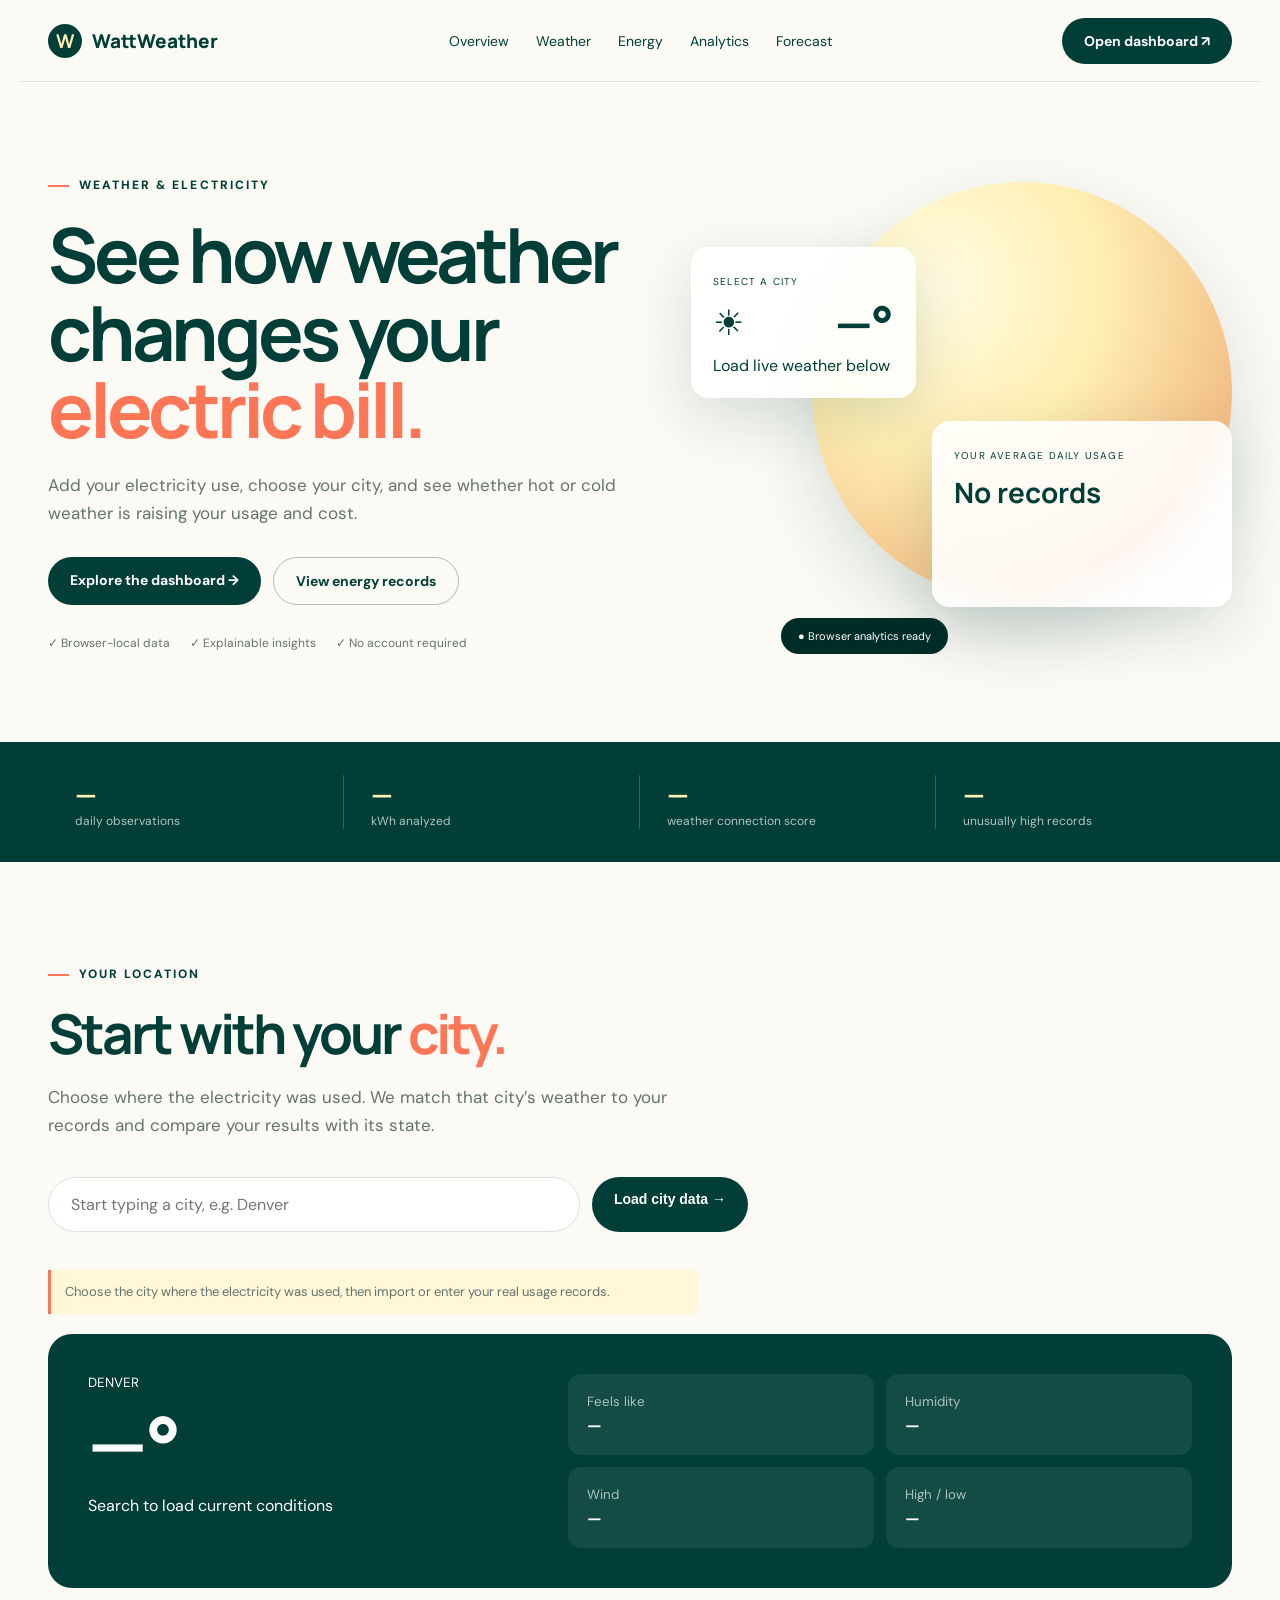
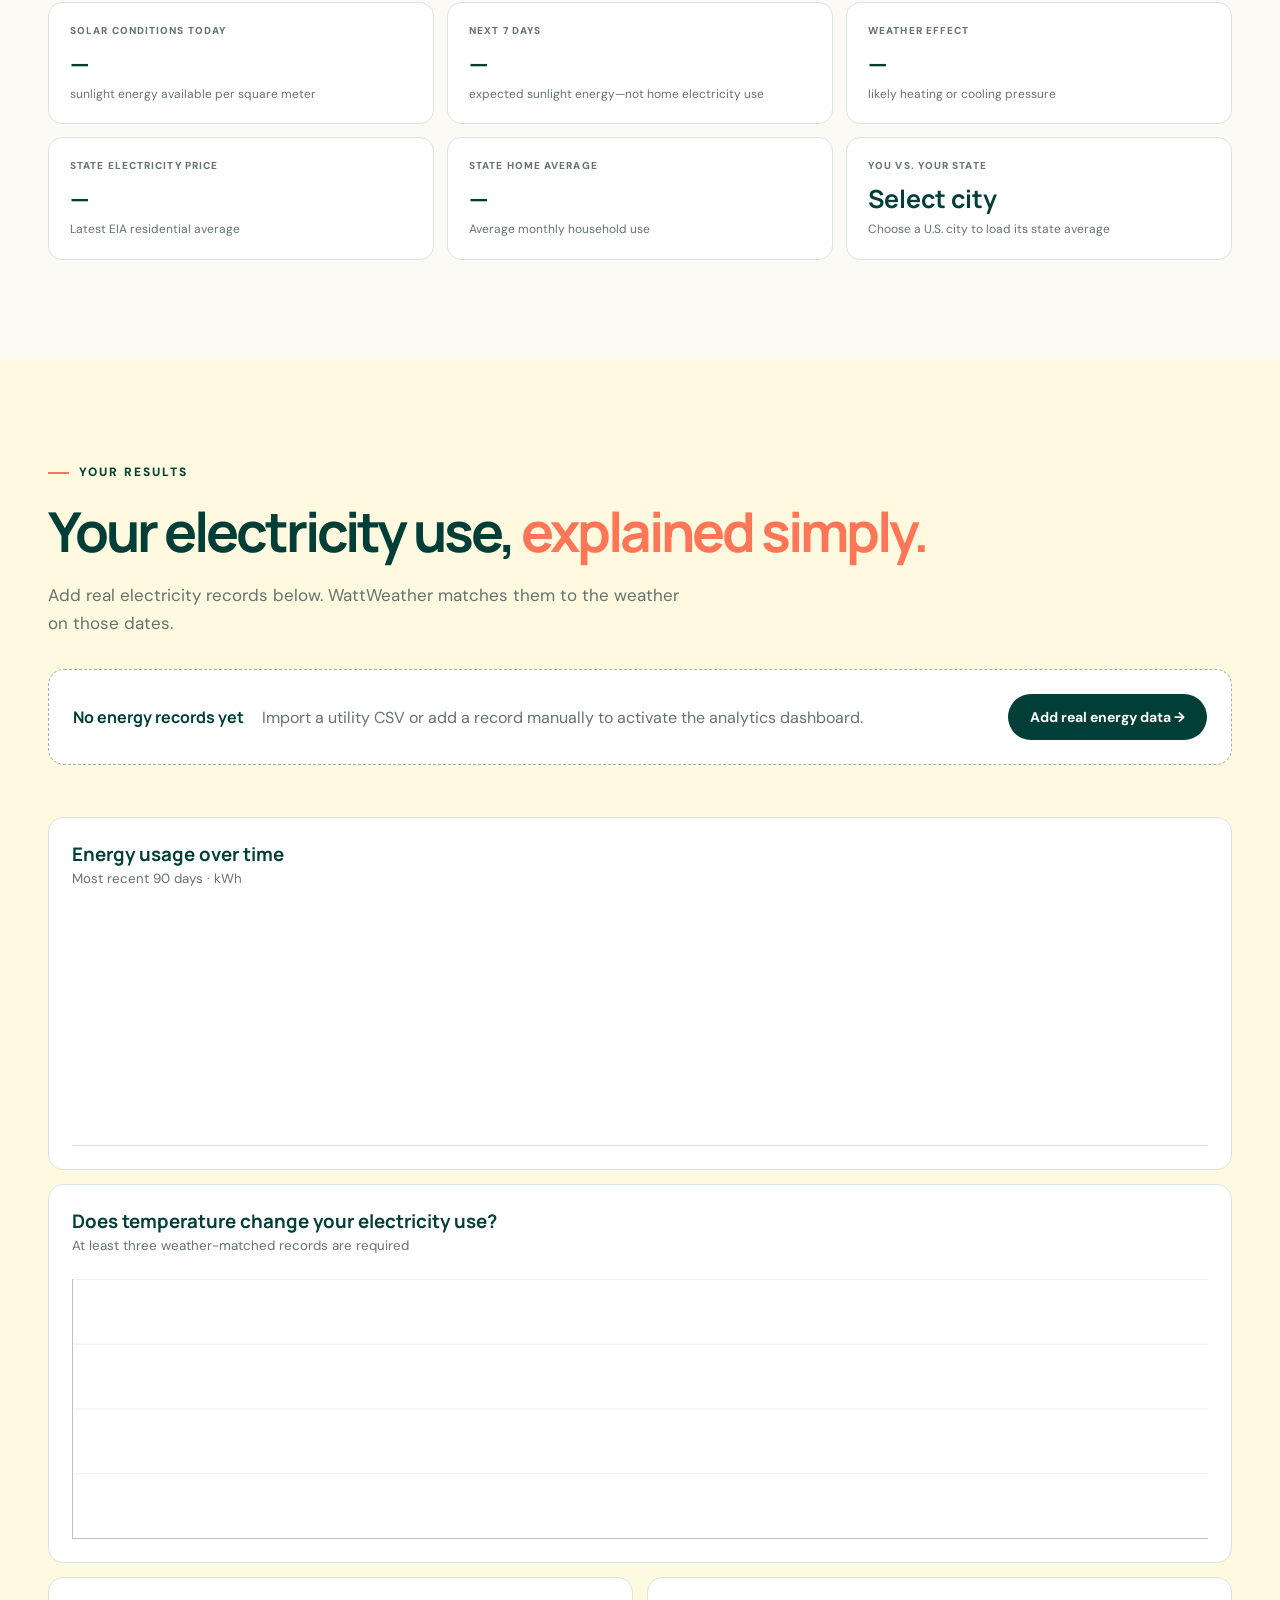
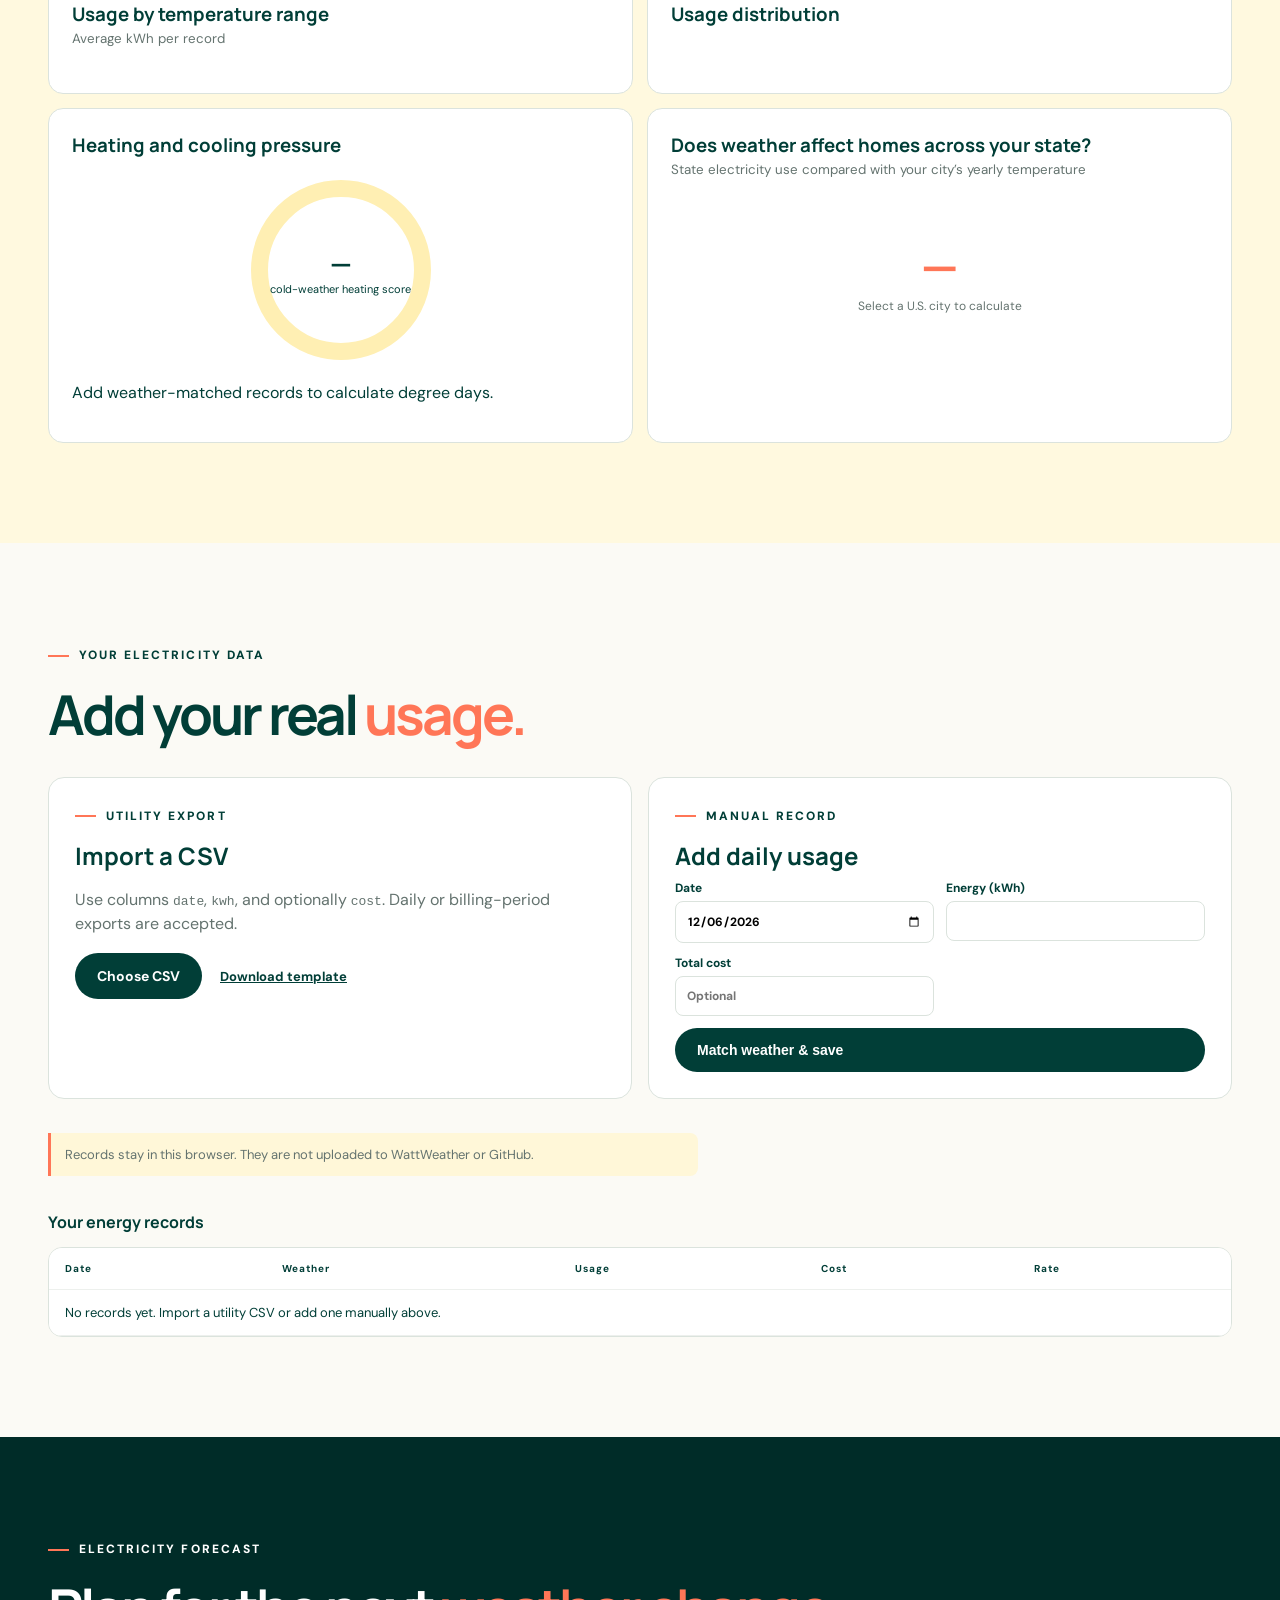
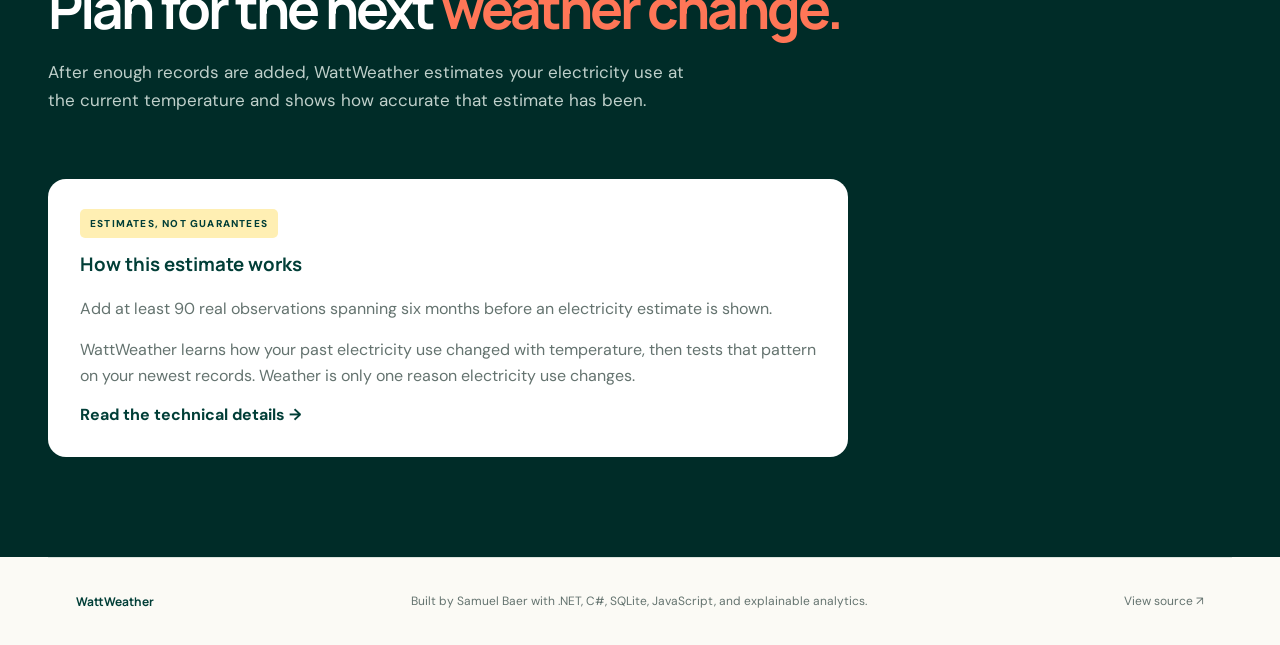
==== commit fa43c18c: "Focus analytics on electricity and plain language" ====
--- a/index.html
+++ b/index.html
@@ -3,8 +3,8 @@
 <head>
   <meta charset="utf-8">
   <meta name="viewport" content="width=device-width,initial-scale=1">
-  <meta name="description" content="WattWeather — weather and household energy intelligence.">
-  <title>WattWeather — Weather & Energy Intelligence</title>
+  <meta name="description" content="WattWeather shows how local weather affects your household electricity use and cost.">
+  <title>WattWeather — Weather & Electricity</title>
   <link rel="preconnect" href="https://fonts.googleapis.com">
   <link rel="preconnect" href="https://fonts.gstatic.com" crossorigin>
   <link href="https://fonts.googleapis.com/css2?family=DM+Sans:wght@400;500;600;700&family=Manrope:wght@600;700;800&display=swap" rel="stylesheet">
@@ -24,9 +24,9 @@
   <main>
     <section id="overview" class="hero">
       <div>
-        <span class="eyebrow">WEATHER × ENERGY INTELLIGENCE</span>
-        <h1>See how weather<br>shapes your <em>energy.</em></h1>
-        <p>Connect daily conditions with household electricity use, uncover costly patterns, and plan ahead with explainable forecasts.</p>
+        <span class="eyebrow">WEATHER & ELECTRICITY</span>
+        <h1>See how weather<br>changes your <em>electric bill.</em></h1>
+        <p>Add your electricity use, choose your city, and see whether hot or cold weather is raising your usage and cost.</p>
         <div class="actions"><a class="pill dark" href="#analytics">Explore the dashboard →</a><a class="pill outline" href="#energy">View energy records</a></div>
         <div class="trust"><span>✓ Browser-local data</span><span>✓ Explainable insights</span><span>✓ No account required</span></div>
       </div>
@@ -41,13 +41,13 @@
     <section class="stats">
       <div><strong id="stat-days">—</strong><span>daily observations</span></div>
       <div><strong id="stat-kwh">—</strong><span>kWh analyzed</span></div>
-      <div><strong id="stat-correlation">—</strong><span>temperature correlation</span></div>
-      <div><strong id="stat-anomalies">—</strong><span>unusual days found</span></div>
+      <div><strong id="stat-correlation">—</strong><span>weather connection score</span></div>
+      <div><strong id="stat-anomalies">—</strong><span>unusually high records</span></div>
     </section>
 
     <section id="weather" class="section">
-      <span class="eyebrow">LIVE CONDITIONS</span><h2>Weather, with <em>context.</em></h2>
-      <p>Start typing and choose a city. Its current conditions and two-year local temperature history will rebuild the energy dashboard.</p>
+      <span class="eyebrow">YOUR LOCATION</span><h2>Start with your <em>city.</em></h2>
+      <p>Choose where the electricity was used. We match that city’s weather to your records and compare your results with its state.</p>
       <form id="weather-form" class="search"><div class="city-picker"><input id="city" value="" autocomplete="off" aria-label="City" placeholder="Start typing a city, e.g. Denver"><div id="city-suggestions" class="city-suggestions" hidden></div></div><button class="pill dark">Load city data →</button></form>
       <p id="city-status" class="city-status">Choose the city where the electricity was used, then import or enter your real usage records.</p>
       <p id="weather-error" class="error" hidden></p>
@@ -56,31 +56,32 @@
         <div class="facts"><span><small>Feels like</small><b id="weather-feels">—</b></span><span><small>Humidity</small><b id="weather-humidity">—</b></span><span><small>Wind</small><b id="weather-wind">—</b></span><span><small>High / low</small><b id="weather-highlow">—</b></span></div>
       </article>
       <div id="city-energy" class="city-energy" hidden>
-        <article><small>FREE CITY ENERGY API</small><strong id="solar-potential">—</strong><span>solar energy reaching each square meter today</span></article>
-        <article><small>7-DAY SOLAR OUTLOOK</small><strong id="solar-week">—</strong><span>weather-based solar resource, not household consumption</span></article>
-        <article><small>ENERGY CONNECTION</small><strong id="climate-load">—</strong><span>weather pressure on heating or cooling demand</span></article>
-        <article><small>EIA RESIDENTIAL PRICE</small><strong id="eia-rate">—</strong><span id="eia-rate-note">Latest available state average</span></article>
-        <article><small>EIA RESIDENTIAL USAGE</small><strong id="eia-usage">—</strong><span id="eia-usage-note">Statewide average per customer</span></article>
+        <article><small>SOLAR CONDITIONS TODAY</small><strong id="solar-potential">—</strong><span>sunlight energy available per square meter</span></article>
+        <article><small>NEXT 7 DAYS</small><strong id="solar-week">—</strong><span>expected sunlight energy—not home electricity use</span></article>
+        <article><small>WEATHER EFFECT</small><strong id="climate-load">—</strong><span>likely heating or cooling pressure</span></article>
+        <article><small>STATE ELECTRICITY PRICE</small><strong id="eia-rate">—</strong><span id="eia-rate-note">Latest EIA residential average</span></article>
+        <article><small>STATE HOME AVERAGE</small><strong id="eia-usage">—</strong><span id="eia-usage-note">Average monthly household use</span></article>
+        <article><small>YOU VS. YOUR STATE</small><strong id="city-state-comparison">Add usage</strong><span id="city-state-note">Import records for a personal comparison</span></article>
       </div>
     </section>
 
     <section id="analytics" class="section cream">
-      <span class="eyebrow">BUSINESS INTELLIGENCE</span><h2>Energy patterns, <em>made visible.</em></h2>
-      <p id="analytics-provenance">Add real energy records below. WattWeather will match them to historical weather for the selected city.</p>
+      <span class="eyebrow">YOUR RESULTS</span><h2>Your electricity use, <em>explained simply.</em></h2>
+      <p id="analytics-provenance">Add real electricity records below. WattWeather matches them to the weather on those dates.</p>
       <div id="analytics-empty" class="empty-panel"><strong>No energy records yet</strong><span>Import a utility CSV or add a record manually to activate the analytics dashboard.</span><a class="pill dark" href="#energy">Add real energy data →</a></div>
       <div id="kpis" class="kpis"></div>
       <div class="dashboard">
         <article class="chart wide"><h3>Energy usage over time</h3><small>Most recent 90 days · kWh</small><div id="usage-chart" class="bars"></div></article>
-        <article class="chart wide"><h3>Temperature versus energy usage</h3><small id="scatter-caption">Import weather-matched records to calculate correlation</small><div id="scatter-chart" class="scatter-chart"></div></article>
+        <article class="chart wide"><h3>Does temperature change your electricity use?</h3><small id="scatter-caption">Import weather-matched records to measure the connection</small><div id="scatter-chart" class="scatter-chart"></div></article>
         <article class="chart"><h3>Usage by temperature range</h3><small>Average kWh per record</small><div id="temperature-bands" class="band-chart"></div></article>
         <article class="chart"><h3>Usage distribution</h3><div id="distribution" class="metric-list"></div></article>
-        <article class="chart"><h3>Weather sensitivity</h3><div class="ring"><strong id="hdd">—</strong><span>heating degree days</span></div><p id="cdd"></p></article>
-        <article class="chart"><h3>State weather-energy correlation</h3><small>EIA annual residential usage matched to selected-city annual temperature</small><div class="state-correlation"><strong id="state-correlation">—</strong><span id="state-correlation-note">Select a U.S. city to calculate</span></div></article>
+        <article class="chart"><h3>Heating and cooling pressure</h3><div class="ring"><strong id="hdd">—</strong><span>cold-weather heating score</span></div><p id="cdd"></p></article>
+        <article class="chart"><h3>Does weather affect homes across your state?</h3><small>State electricity use compared with your city’s yearly temperature</small><div class="state-correlation"><strong id="state-correlation">—</strong><span id="state-correlation-note">Select a U.S. city to calculate</span></div></article>
       </div>
     </section>
 
     <section id="energy" class="section">
-      <span class="eyebrow">LOCAL DATA</span><h2>Your energy <em>timeline.</em></h2>
+      <span class="eyebrow">YOUR ELECTRICITY DATA</span><h2>Add your real <em>usage.</em></h2>
       <div class="data-actions">
         <article>
           <span class="eyebrow">UTILITY EXPORT</span><h3>Import a CSV</h3>
@@ -104,10 +105,10 @@
     </section>
 
     <section id="forecast" class="section dark-section">
-      <span class="eyebrow">EXPLAINABLE MODEL</span><h2>Estimate with <em>honesty.</em></h2>
-      <p>Forecast evaluation becomes available after enough real, weather-matched energy records have been added. The full .NET project contains the multivariable regression engine and chronological validation workflow.</p>
+      <span class="eyebrow">ELECTRICITY FORECAST</span><h2>Plan for the next <em>weather change.</em></h2>
+      <p>After enough records are added, WattWeather estimates your electricity use at the current temperature and shows how accurate that estimate has been.</p>
       <div id="forecast-metrics" class="forecast-metrics"></div>
-      <div class="model"><span>ESTIMATES, NOT GUARANTEES</span><h3>Model card</h3><p id="forecast-status">Add at least 90 real observations spanning six months before an energy estimate is shown.</p><p id="forecast-method">The browser model uses an explainable temperature regression with chronological testing. It does not claim that weather is the only cause of energy use.</p><a href="https://github.com/sampbaer-creator/WattWeather/blob/main/docs/model-card.md">Read the full model card →</a></div>
+      <div class="model"><span>ESTIMATES, NOT GUARANTEES</span><h3>How this estimate works</h3><p id="forecast-status">Add at least 90 real observations spanning six months before an electricity estimate is shown.</p><p id="forecast-method">WattWeather learns how your past electricity use changed with temperature, then tests that pattern on your newest records. Weather is only one reason electricity use changes.</p><a href="https://github.com/sampbaer-creator/WattWeather/blob/main/docs/model-card.md">Read the technical details →</a></div>
     </section>
   </main>
   <footer><strong>WattWeather</strong><span>Built by Samuel Baer with .NET, C#, SQLite, JavaScript, and explainable analytics.</span><a href="https://github.com/sampbaer-creator/WattWeather">View source ↗</a></footer>
--- a/pages-extra.css
+++ b/pages-extra.css
@@ -39,7 +39,7 @@
 .city-suggestions button:hover,.city-suggestions button.active { background: #fff7d8; }
 .city-suggestions button b,.city-suggestions button span { display: block; }
 .city-suggestions button span { margin-top: 2px; color: #64736f; font-size: 12px; }
-.city-energy { display: grid; grid-template-columns: repeat(5,1fr); gap: 13px; margin-top: 14px; }
+.city-energy { display: grid; grid-template-columns: repeat(3,1fr); gap: 13px; margin-top: 14px; }
 @media (max-width: 1050px) { .city-energy { grid-template-columns: repeat(3,1fr); } }
 .city-energy article { padding: 21px; border: 1px solid #dbe3dd; border-radius: 14px; background: #fff; }
 .city-energy small,.city-energy strong,.city-energy span { display: block; }
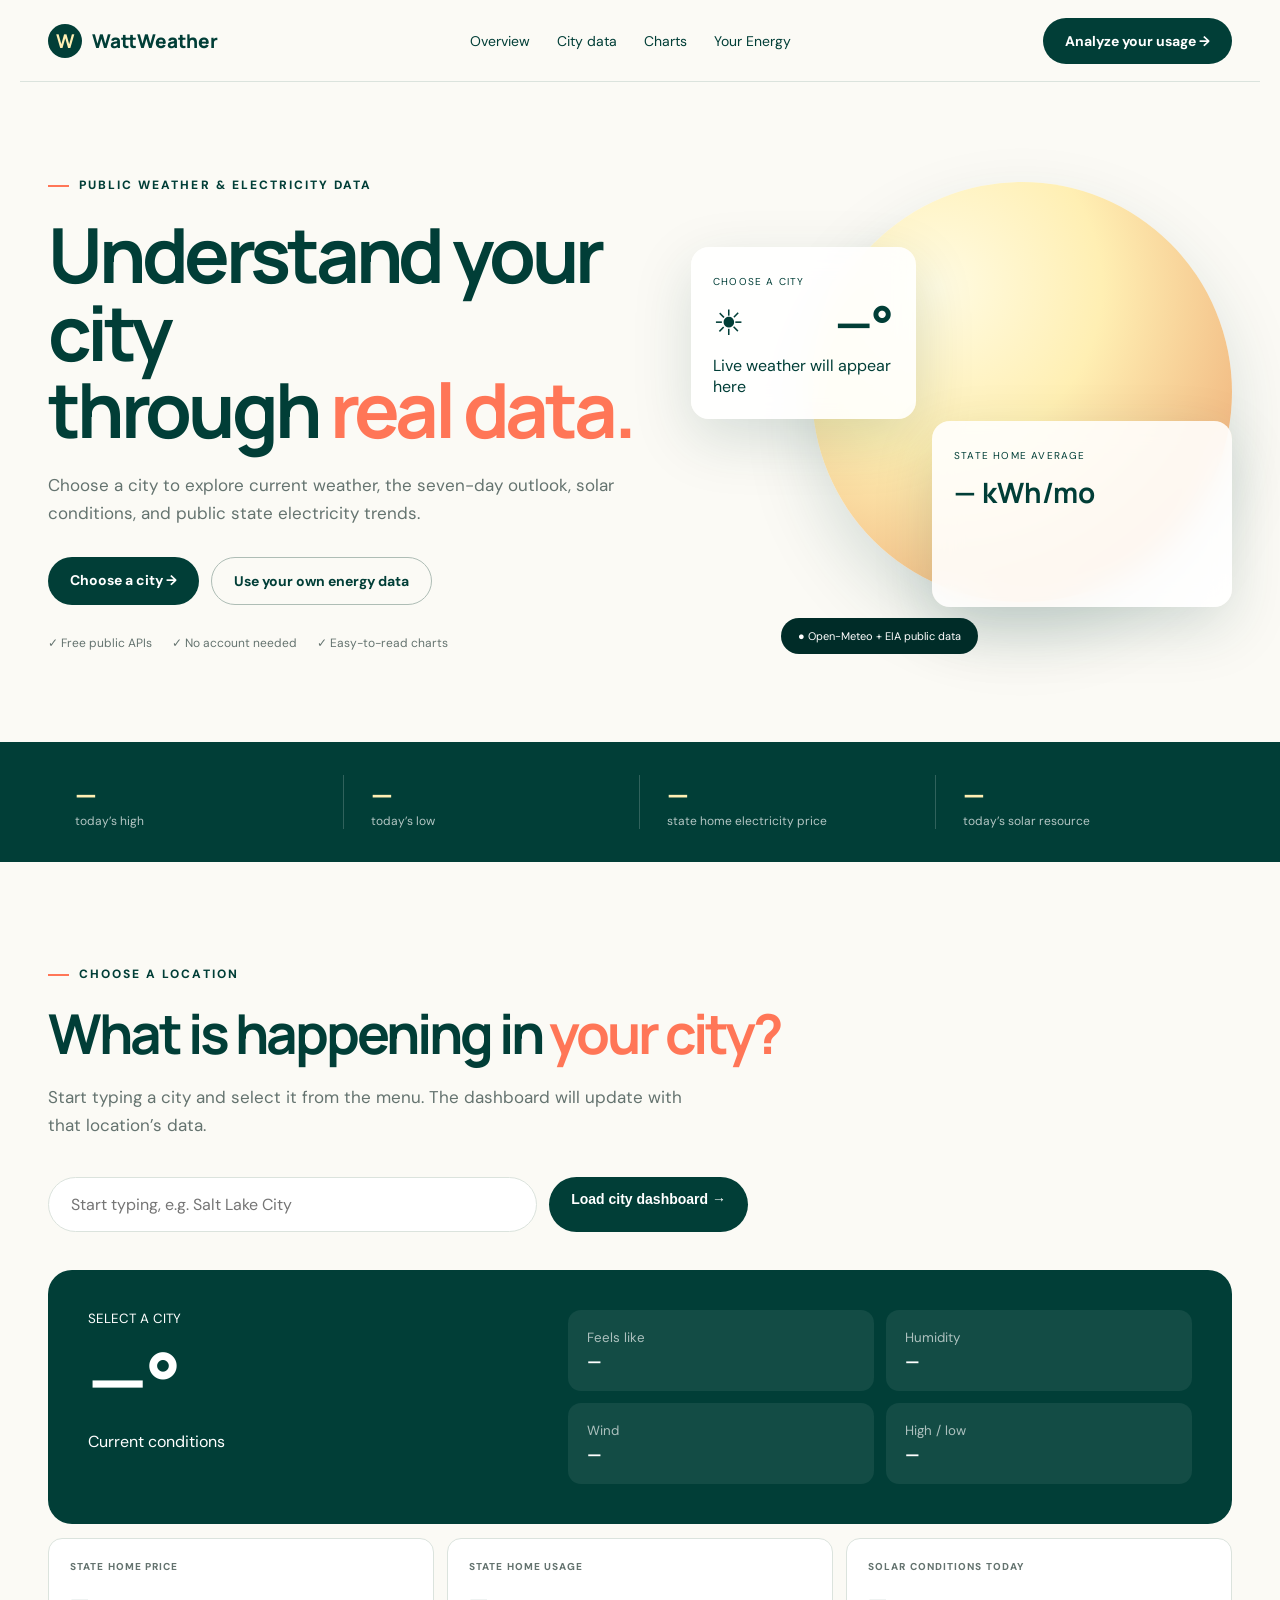
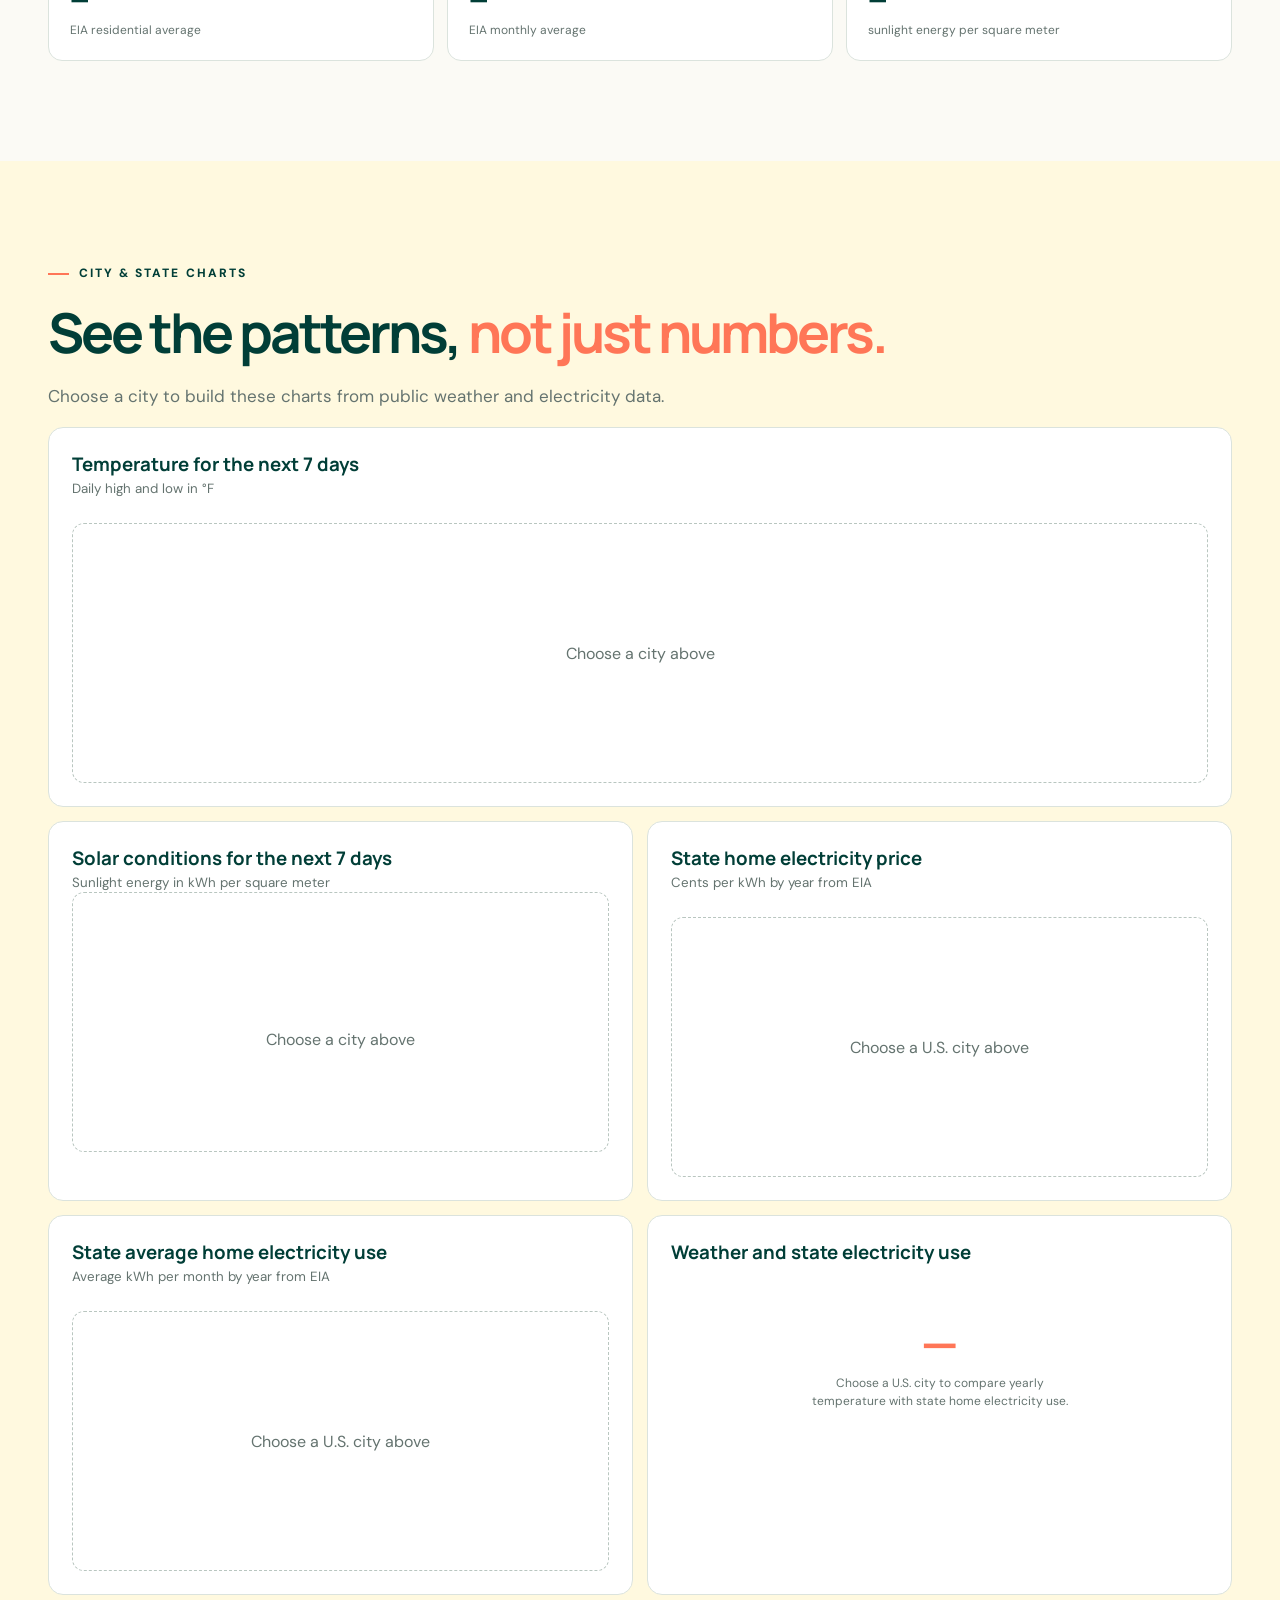
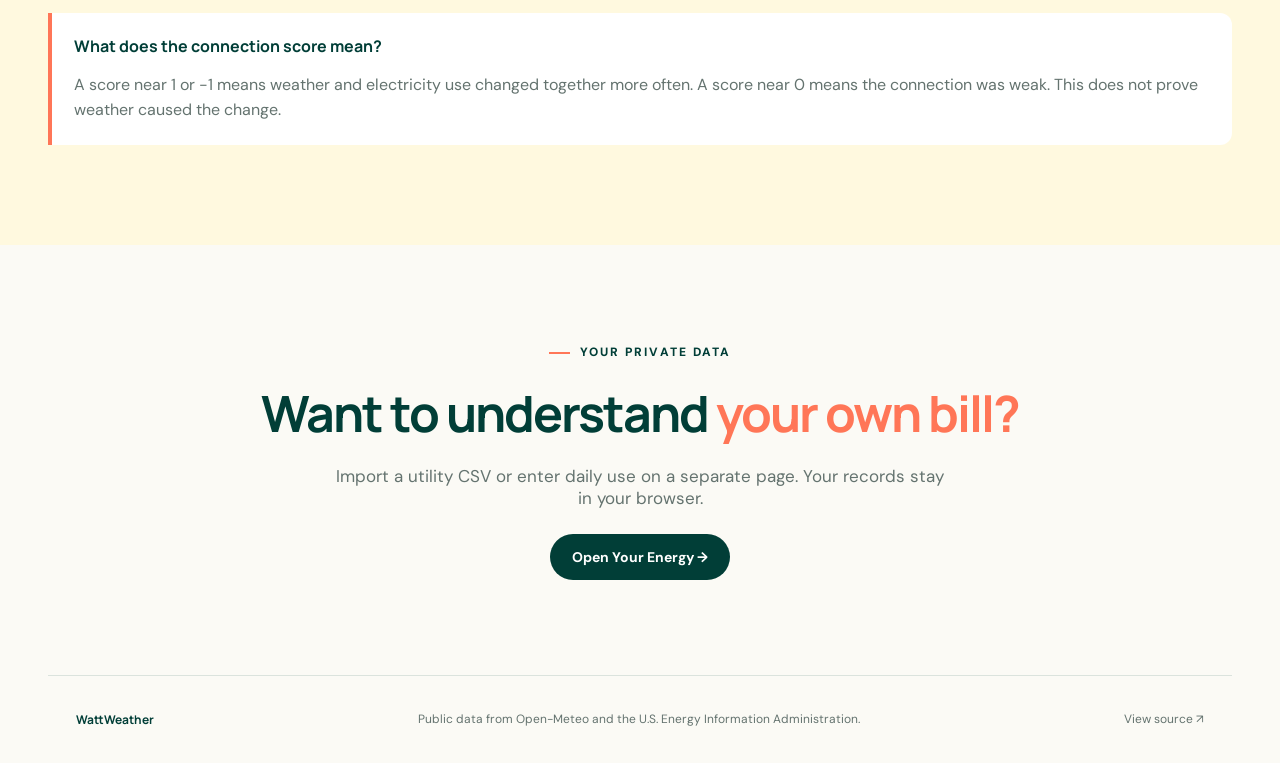
==== commit 0f47abaa: "Separate public and personal energy dashboards" ====
--- a/index.html
+++ b/index.html
@@ -3,8 +3,8 @@
 <head>
   <meta charset="utf-8">
   <meta name="viewport" content="width=device-width,initial-scale=1">
-  <meta name="description" content="WattWeather shows how local weather affects your household electricity use and cost.">
-  <title>WattWeather — Weather & Electricity</title>
+  <meta name="description" content="Explore local weather, solar conditions, and public electricity statistics with WattWeather.">
+  <title>WattWeather — City Weather & Electricity</title>
   <link rel="preconnect" href="https://fonts.googleapis.com">
   <link rel="preconnect" href="https://fonts.gstatic.com" crossorigin>
   <link href="https://fonts.googleapis.com/css2?family=DM+Sans:wght@400;500;600;700&family=Manrope:wght@600;700;800&display=swap" rel="stylesheet">
@@ -13,105 +13,67 @@
 </head>
 <body>
   <header>
-    <a class="brand" href="#overview"><b>W</b> WattWeather</a>
-    <nav>
-      <a href="#overview">Overview</a><a href="#weather">Weather</a>
-      <a href="#energy">Energy</a><a href="#analytics">Analytics</a><a href="#forecast">Forecast</a>
-    </nav>
-    <a class="pill dark" href="#analytics">Open dashboard ↗</a>
+    <a class="brand" href="index.html"><b>W</b> WattWeather</a>
+    <nav><a href="#overview">Overview</a><a href="#city">City data</a><a href="#insights">Charts</a><a href="energy.html">Your Energy</a></nav>
+    <a class="pill dark" href="energy.html">Analyze your usage →</a>
   </header>
-
   <main>
     <section id="overview" class="hero">
       <div>
-        <span class="eyebrow">WEATHER & ELECTRICITY</span>
-        <h1>See how weather<br>changes your <em>electric bill.</em></h1>
-        <p>Add your electricity use, choose your city, and see whether hot or cold weather is raising your usage and cost.</p>
-        <div class="actions"><a class="pill dark" href="#analytics">Explore the dashboard →</a><a class="pill outline" href="#energy">View energy records</a></div>
-        <div class="trust"><span>✓ Browser-local data</span><span>✓ Explainable insights</span><span>✓ No account required</span></div>
+        <span class="eyebrow">PUBLIC WEATHER & ELECTRICITY DATA</span>
+        <h1>Understand your city<br>through <em>real data.</em></h1>
+        <p>Choose a city to explore current weather, the seven-day outlook, solar conditions, and public state electricity trends.</p>
+        <div class="actions"><a class="pill dark" href="#city">Choose a city →</a><a class="pill outline" href="energy.html">Use your own energy data</a></div>
+        <div class="trust"><span>✓ Free public APIs</span><span>✓ No account needed</span><span>✓ Easy-to-read charts</span></div>
       </div>
       <div class="visual">
         <div class="sun"></div>
-        <article class="float weather"><small id="hero-city">SELECT A CITY</small><div>☀ <strong id="hero-temp">—°</strong></div><span id="hero-condition">Load live weather below</span></article>
-        <article class="float usage"><small>YOUR AVERAGE DAILY USAGE</small><strong id="hero-average">No records</strong><div id="mini-bars" class="mini-bars"></div></article>
-        <span class="live">● Browser analytics ready</span>
+        <article class="float weather"><small id="hero-city">CHOOSE A CITY</small><div>☀ <strong id="hero-temp">—°</strong></div><span id="hero-condition">Live weather will appear here</span></article>
+        <article class="float usage"><small>STATE HOME AVERAGE</small><strong id="hero-state-usage">— kWh/mo</strong><div id="mini-bars" class="mini-bars"></div></article>
+        <span class="live">● Open-Meteo + EIA public data</span>
+      </div>
+    </section>
+    <section class="stats">
+      <div><strong id="stat-high">—</strong><span>today’s high</span></div>
+      <div><strong id="stat-low">—</strong><span>today’s low</span></div>
+      <div><strong id="stat-rate">—</strong><span>state home electricity price</span></div>
+      <div><strong id="stat-solar">—</strong><span>today’s solar resource</span></div>
+    </section>
+
+    <section id="city" class="section">
+      <span class="eyebrow">CHOOSE A LOCATION</span><h2>What is happening in <em>your city?</em></h2>
+      <p>Start typing a city and select it from the menu. The dashboard will update with that location’s data.</p>
+      <form id="public-city-form" class="search">
+        <div class="city-picker"><input id="public-city" autocomplete="off" placeholder="Start typing, e.g. Salt Lake City"><div id="public-suggestions" class="city-suggestions" hidden></div></div>
+        <button class="pill dark">Load city dashboard →</button>
+      </form>
+      <p id="public-error" class="error" hidden></p>
+      <article class="current-weather">
+        <div><small id="public-place">SELECT A CITY</small><strong id="public-temp">—°</strong><span id="public-description">Current conditions</span></div>
+        <div class="facts"><span><small>Feels like</small><b id="public-feels">—</b></span><span><small>Humidity</small><b id="public-humidity">—</b></span><span><small>Wind</small><b id="public-wind">—</b></span><span><small>High / low</small><b id="public-highlow">—</b></span></div>
+      </article>
+      <div class="city-energy">
+        <article><small>STATE HOME PRICE</small><strong id="public-rate">—</strong><span id="public-rate-note">EIA residential average</span></article>
+        <article><small>STATE HOME USAGE</small><strong id="public-usage">—</strong><span id="public-usage-note">EIA monthly average</span></article>
+        <article><small>SOLAR CONDITIONS TODAY</small><strong id="public-solar">—</strong><span>sunlight energy per square meter</span></article>
       </div>
     </section>
 
-    <section class="stats">
-      <div><strong id="stat-days">—</strong><span>daily observations</span></div>
-      <div><strong id="stat-kwh">—</strong><span>kWh analyzed</span></div>
-      <div><strong id="stat-correlation">—</strong><span>weather connection score</span></div>
-      <div><strong id="stat-anomalies">—</strong><span>unusually high records</span></div>
+    <section id="insights" class="section cream">
+      <span class="eyebrow">CITY & STATE CHARTS</span><h2>See the patterns, <em>not just numbers.</em></h2>
+      <p id="chart-context">Choose a city to build these charts from public weather and electricity data.</p>
+      <div class="dashboard public-dashboard">
+        <article class="chart wide"><h3>Temperature for the next 7 days</h3><small>Daily high and low in °F</small><div id="temperature-chart" class="public-chart empty-chart">Choose a city above</div></article>
+        <article class="chart"><h3>Solar conditions for the next 7 days</h3><small>Sunlight energy in kWh per square meter</small><div id="solar-chart" class="public-bars empty-chart">Choose a city above</div></article>
+        <article class="chart"><h3>State home electricity price</h3><small>Cents per kWh by year from EIA</small><div id="rate-chart" class="public-chart empty-chart">Choose a U.S. city above</div></article>
+        <article class="chart"><h3>State average home electricity use</h3><small>Average kWh per month by year from EIA</small><div id="state-usage-chart" class="public-chart empty-chart">Choose a U.S. city above</div></article>
+        <article class="chart"><h3>Weather and state electricity use</h3><div class="state-correlation"><strong id="public-correlation">—</strong><span id="public-correlation-note">Choose a U.S. city to compare yearly temperature with state home electricity use.</span></div></article>
+      </div>
+      <div class="plain-note"><strong>What does the connection score mean?</strong><p>A score near 1 or -1 means weather and electricity use changed together more often. A score near 0 means the connection was weak. This does not prove weather caused the change.</p></div>
     </section>
-
-    <section id="weather" class="section">
-      <span class="eyebrow">YOUR LOCATION</span><h2>Start with your <em>city.</em></h2>
-      <p>Choose where the electricity was used. We match that city’s weather to your records and compare your results with its state.</p>
-      <form id="weather-form" class="search"><div class="city-picker"><input id="city" value="" autocomplete="off" aria-label="City" placeholder="Start typing a city, e.g. Denver"><div id="city-suggestions" class="city-suggestions" hidden></div></div><button class="pill dark">Load city data →</button></form>
-      <p id="city-status" class="city-status">Choose the city where the electricity was used, then import or enter your real usage records.</p>
-      <p id="weather-error" class="error" hidden></p>
-      <article id="weather-result" class="current-weather">
-        <div><small id="weather-place">DENVER</small><strong id="weather-temp">—°</strong><span id="weather-description">Search to load current conditions</span></div>
-        <div class="facts"><span><small>Feels like</small><b id="weather-feels">—</b></span><span><small>Humidity</small><b id="weather-humidity">—</b></span><span><small>Wind</small><b id="weather-wind">—</b></span><span><small>High / low</small><b id="weather-highlow">—</b></span></div>
-      </article>
-      <div id="city-energy" class="city-energy" hidden>
-        <article><small>SOLAR CONDITIONS TODAY</small><strong id="solar-potential">—</strong><span>sunlight energy available per square meter</span></article>
-        <article><small>NEXT 7 DAYS</small><strong id="solar-week">—</strong><span>expected sunlight energy—not home electricity use</span></article>
-        <article><small>WEATHER EFFECT</small><strong id="climate-load">—</strong><span>likely heating or cooling pressure</span></article>
-        <article><small>STATE ELECTRICITY PRICE</small><strong id="eia-rate">—</strong><span id="eia-rate-note">Latest EIA residential average</span></article>
-        <article><small>STATE HOME AVERAGE</small><strong id="eia-usage">—</strong><span id="eia-usage-note">Average monthly household use</span></article>
-        <article><small>YOU VS. YOUR STATE</small><strong id="city-state-comparison">Add usage</strong><span id="city-state-note">Import records for a personal comparison</span></article>
-      </div>
-    </section>
-
-    <section id="analytics" class="section cream">
-      <span class="eyebrow">YOUR RESULTS</span><h2>Your electricity use, <em>explained simply.</em></h2>
-      <p id="analytics-provenance">Add real electricity records below. WattWeather matches them to the weather on those dates.</p>
-      <div id="analytics-empty" class="empty-panel"><strong>No energy records yet</strong><span>Import a utility CSV or add a record manually to activate the analytics dashboard.</span><a class="pill dark" href="#energy">Add real energy data →</a></div>
-      <div id="kpis" class="kpis"></div>
-      <div class="dashboard">
-        <article class="chart wide"><h3>Energy usage over time</h3><small>Most recent 90 days · kWh</small><div id="usage-chart" class="bars"></div></article>
-        <article class="chart wide"><h3>Does temperature change your electricity use?</h3><small id="scatter-caption">Import weather-matched records to measure the connection</small><div id="scatter-chart" class="scatter-chart"></div></article>
-        <article class="chart"><h3>Usage by temperature range</h3><small>Average kWh per record</small><div id="temperature-bands" class="band-chart"></div></article>
-        <article class="chart"><h3>Usage distribution</h3><div id="distribution" class="metric-list"></div></article>
-        <article class="chart"><h3>Heating and cooling pressure</h3><div class="ring"><strong id="hdd">—</strong><span>cold-weather heating score</span></div><p id="cdd"></p></article>
-        <article class="chart"><h3>Does weather affect homes across your state?</h3><small>State electricity use compared with your city’s yearly temperature</small><div class="state-correlation"><strong id="state-correlation">—</strong><span id="state-correlation-note">Select a U.S. city to calculate</span></div></article>
-      </div>
-    </section>
-
-    <section id="energy" class="section">
-      <span class="eyebrow">YOUR ELECTRICITY DATA</span><h2>Add your real <em>usage.</em></h2>
-      <div class="data-actions">
-        <article>
-          <span class="eyebrow">UTILITY EXPORT</span><h3>Import a CSV</h3>
-          <p>Use columns <code>date</code>, <code>kwh</code>, and optionally <code>cost</code>. Daily or billing-period exports are accepted.</p>
-          <label class="pill dark file-button">Choose CSV<input id="csv-file" type="file" accept=".csv,text/csv"></label>
-          <a id="csv-template" href="data:text/csv;charset=utf-8,date%2Ckwh%2Ccost%0A2026-01-01%2C24.5%2C3.55" download="wattweather-template.csv">Download template</a>
-        </article>
-        <article>
-          <span class="eyebrow">MANUAL RECORD</span><h3>Add daily usage</h3>
-          <form id="record-form" class="record-form">
-            <label>Date<input id="record-date" type="date" required></label>
-            <label>Energy (kWh)<input id="record-kwh" type="number" min="0.01" step="0.01" required></label>
-            <label>Total cost<input id="record-cost" type="number" min="0" step="0.01" placeholder="Optional"></label>
-            <button class="pill dark">Match weather & save</button>
-          </form>
-        </article>
-      </div>
-      <p id="data-message" class="city-status">Records stay in this browser. They are not uploaded to WattWeather or GitHub.</p>
-      <div class="toolbar"><strong id="records-title">Your energy records</strong><button id="clear-records" class="text-button" hidden>Clear all local records</button></div>
-      <div class="table-wrap"><table><thead><tr><th>Date</th><th>Weather</th><th>Usage</th><th>Cost</th><th>Rate</th></tr></thead><tbody id="energy-rows"></tbody></table></div>
-    </section>
-
-    <section id="forecast" class="section dark-section">
-      <span class="eyebrow">ELECTRICITY FORECAST</span><h2>Plan for the next <em>weather change.</em></h2>
-      <p>After enough records are added, WattWeather estimates your electricity use at the current temperature and shows how accurate that estimate has been.</p>
-      <div id="forecast-metrics" class="forecast-metrics"></div>
-      <div class="model"><span>ESTIMATES, NOT GUARANTEES</span><h3>How this estimate works</h3><p id="forecast-status">Add at least 90 real observations spanning six months before an electricity estimate is shown.</p><p id="forecast-method">WattWeather learns how your past electricity use changed with temperature, then tests that pattern on your newest records. Weather is only one reason electricity use changes.</p><a href="https://github.com/sampbaer-creator/WattWeather/blob/main/docs/model-card.md">Read the technical details →</a></div>
-    </section>
+    <section class="personal-cta"><span class="eyebrow">YOUR PRIVATE DATA</span><h2>Want to understand <em>your own bill?</em></h2><p>Import a utility CSV or enter daily use on a separate page. Your records stay in your browser.</p><a class="pill dark" href="energy.html">Open Your Energy →</a></section>
   </main>
-  <footer><strong>WattWeather</strong><span>Built by Samuel Baer with .NET, C#, SQLite, JavaScript, and explainable analytics.</span><a href="https://github.com/sampbaer-creator/WattWeather">View source ↗</a></footer>
-  <script src="pages.js"></script>
+  <footer><strong>WattWeather</strong><span>Public data from Open-Meteo and the U.S. Energy Information Administration.</span><a href="https://github.com/sampbaer-creator/WattWeather">View source ↗</a></footer>
+  <script src="landing.js"></script>
 </body>
 </html>
--- a/pages-extra.css
+++ b/pages-extra.css
@@ -85,6 +85,22 @@
 .forecast-metrics span,.forecast-metrics strong,.forecast-metrics small { display: block; }
 .forecast-metrics span,.forecast-metrics small { color: #bfd0cb; font-size: 11px; }
 .forecast-metrics strong { margin: 6px 0; color: #ffefb3; font-size: 27px; }
+.public-chart { height: 260px; margin-top: 25px; }
+.public-chart svg { width: 100%; height: 220px; overflow: visible; }
+.chart-legend { display: flex; justify-content: center; gap: 18px; margin-top: 7px; font-size: 12px; }
+.chart-legend i { display: inline-block; width: 10px; height: 10px; margin-right: 5px; border-radius: 50%; }
+.public-bars { height: 260px; display: flex; align-items: end; gap: 8px; padding-top: 35px; }
+.public-bars>div { flex: 1; height: 100%; display: flex; flex-direction: column; justify-content: end; text-align: center; }
+.public-bars i { position: relative; display: block; min-height: 3px; border-radius: 6px 6px 0 0; background: linear-gradient(#ff7657,#ffefb3); }
+.public-bars b { position: absolute; top: -22px; left: 50%; transform: translateX(-50%); font-size: 10px; white-space: nowrap; }
+.public-bars span { margin-top: 7px; font-size: 10px; color: #64736f; }
+.empty-chart { display: grid; place-content: center; color: #64736f; border: 1px dashed #b9c6c0; border-radius: 12px; }
+.plain-note { margin-top: 18px; padding: 22px; border-left: 4px solid #ff7657; background: #fff; border-radius: 0 12px 12px 0; }
+.plain-note p { margin-bottom: 0; color: #64736f; line-height: 1.55; }
+.personal-cta { padding: 95px max(calc((100vw - 900px)/2),28px); text-align: center; }
+.personal-cta h2 { font-size: 50px; letter-spacing: -.04em; margin: 18px 0; }
+.personal-cta h2 em { color: #ff7657; font-style: normal; }
+.personal-cta p { margin: 0 auto 25px; max-width: 620px; color: #64736f; font-size: 17px; }
 @media (max-width: 760px) {
   .data-actions { grid-template-columns: 1fr; }
   .empty-panel { align-items: flex-start; flex-direction: column; }
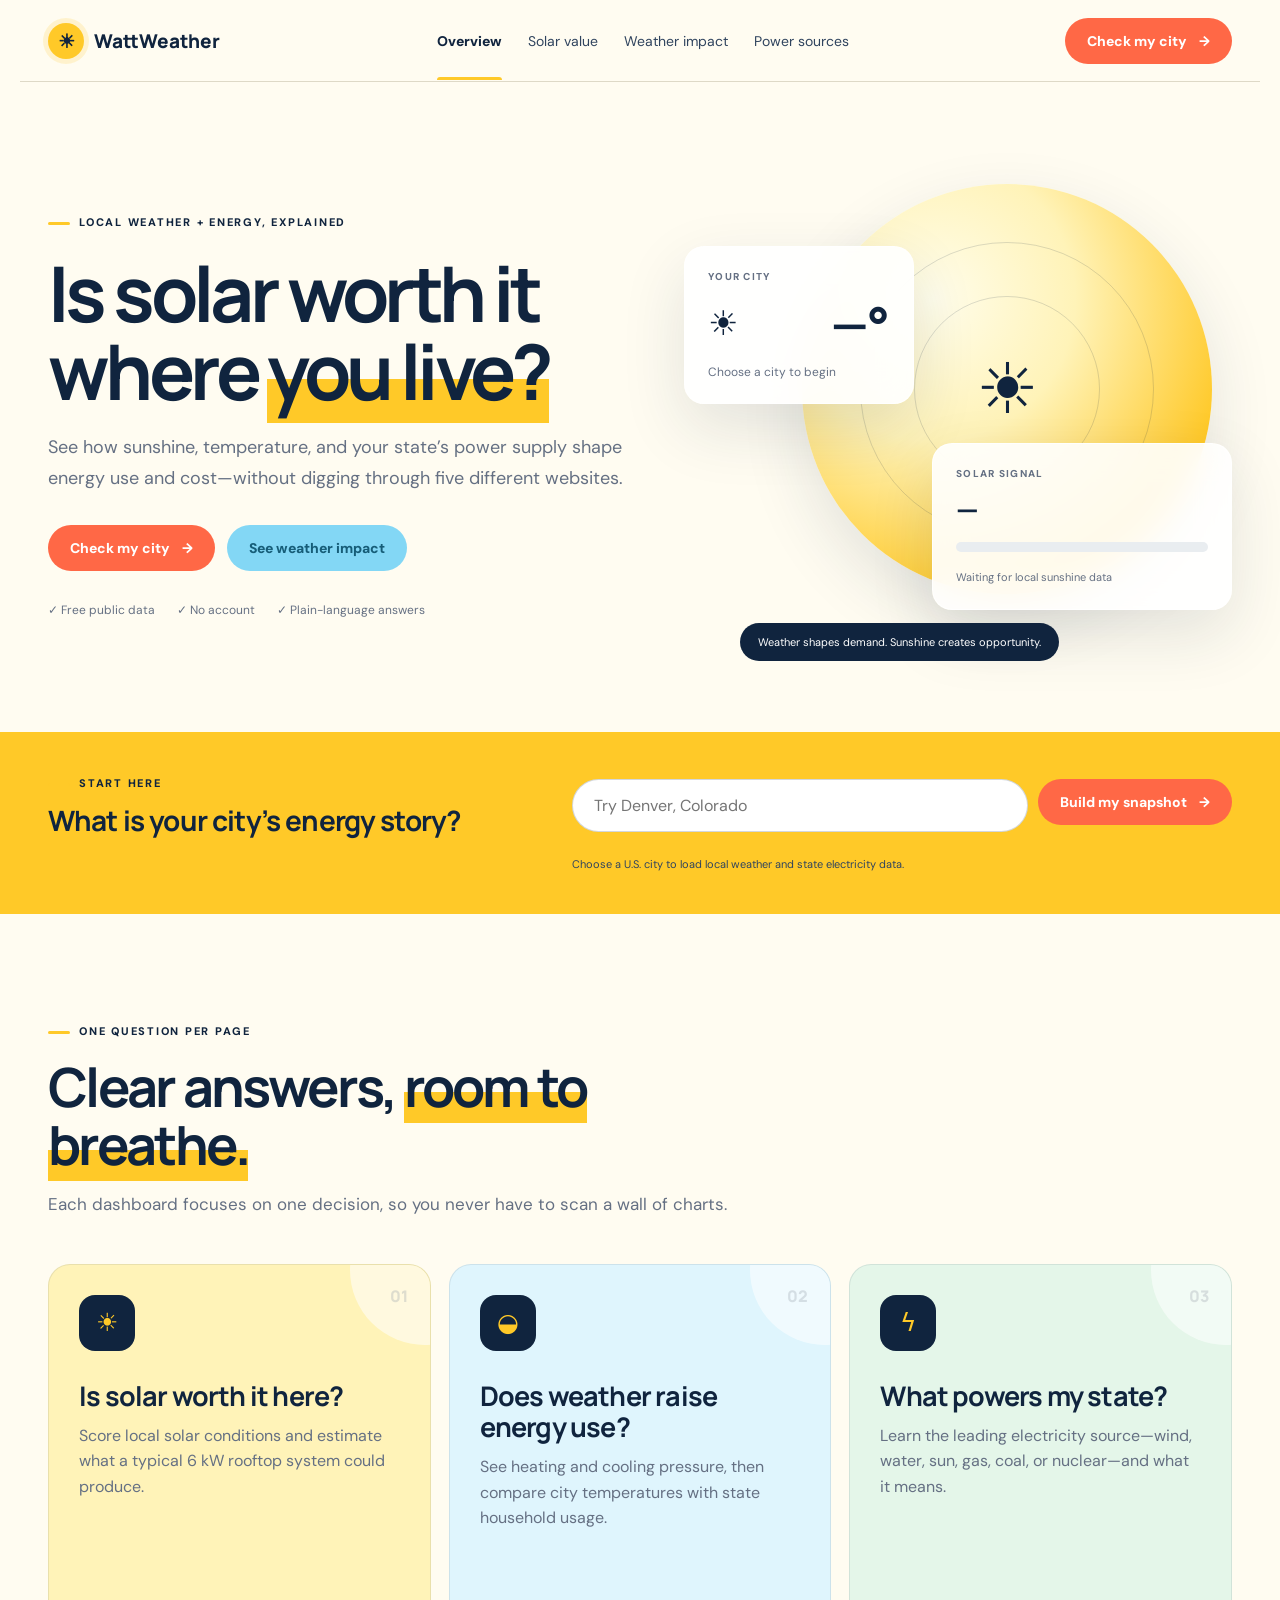
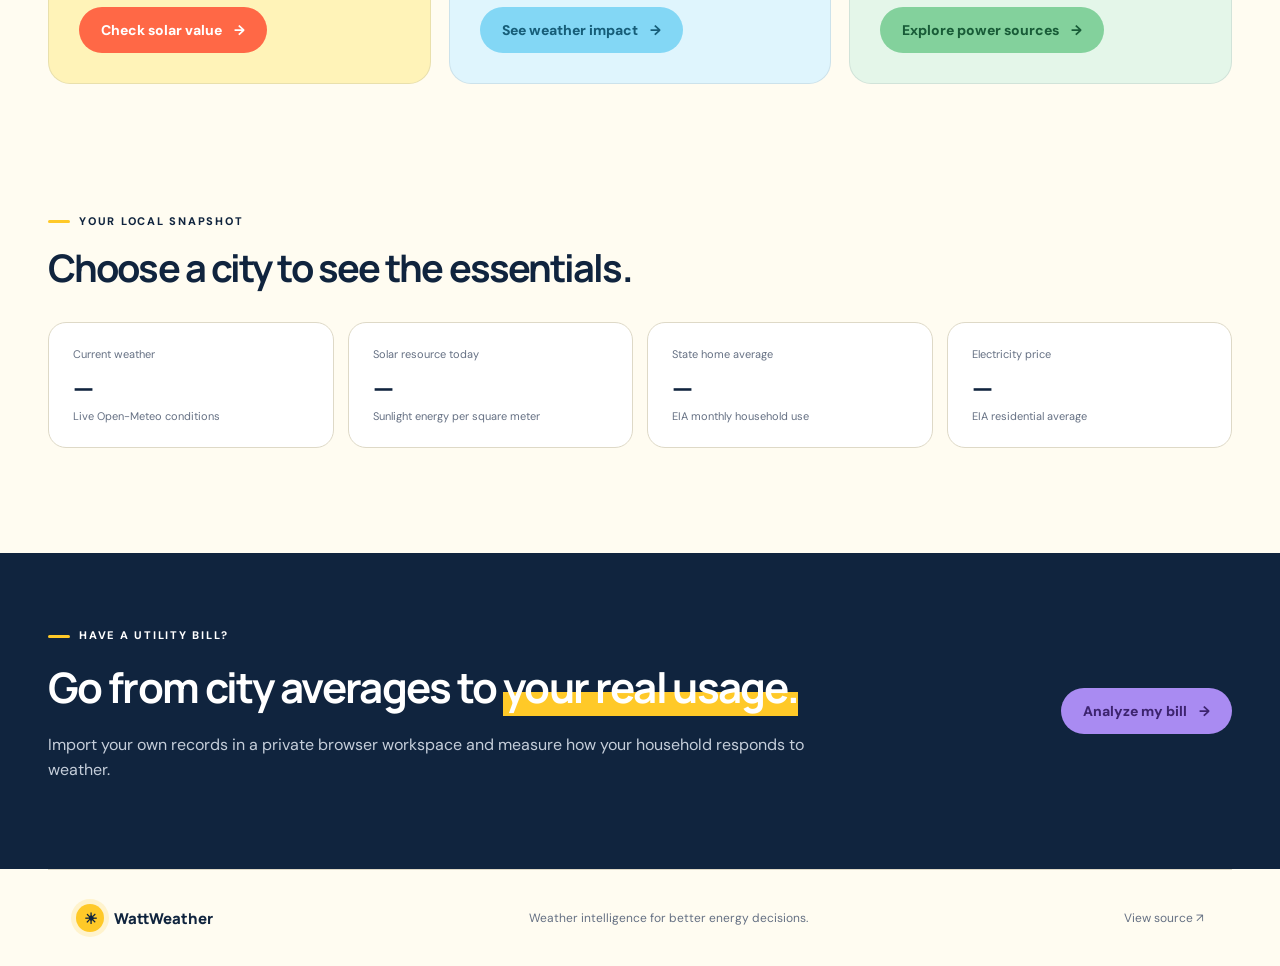
==== commit 3cc974a4: "Redesign WattWeather as a multi-page energy dashboard" ====
--- a/index.html
+++ b/index.html
@@ -3,77 +3,118 @@
 <head>
   <meta charset="utf-8">
   <meta name="viewport" content="width=device-width,initial-scale=1">
-  <meta name="description" content="Explore local weather, solar conditions, and public electricity statistics with WattWeather.">
-  <title>WattWeather — City Weather & Electricity</title>
+  <meta name="description" content="Find out whether solar is worth it, how weather affects energy use, and what powers your state.">
+  <title>WattWeather — Your city’s energy story</title>
   <link rel="preconnect" href="https://fonts.googleapis.com">
   <link rel="preconnect" href="https://fonts.gstatic.com" crossorigin>
   <link href="https://fonts.googleapis.com/css2?family=DM+Sans:wght@400;500;600;700&family=Manrope:wght@600;700;800&display=swap" rel="stylesheet">
-  <link rel="stylesheet" href="pages.css">
-  <link rel="stylesheet" href="pages-extra.css">
+  <link rel="stylesheet" href="dashboard.css">
 </head>
-<body>
-  <header>
-    <a class="brand" href="index.html"><b>W</b> WattWeather</a>
-    <nav><a href="#overview">Overview</a><a href="#city">City data</a><a href="#insights">Charts</a><a href="energy.html">Your Energy</a></nav>
-    <a class="pill dark" href="energy.html">Analyze your usage →</a>
+<body data-page="home">
+  <header class="site-header">
+    <a class="brand" href="index.html" aria-label="WattWeather home"><span class="brand-sun">☀</span><span>WattWeather</span></a>
+    <nav aria-label="Primary navigation">
+      <a class="active" href="index.html">Overview</a>
+      <a href="solar.html">Solar value</a>
+      <a href="weather-impact.html">Weather impact</a>
+      <a href="power.html">Power sources</a>
+    </nav>
+    <a class="button button-coral header-cta" href="#city-search">Check my city <span>→</span></a>
   </header>
+
   <main>
-    <section id="overview" class="hero">
-      <div>
-        <span class="eyebrow">PUBLIC WEATHER & ELECTRICITY DATA</span>
-        <h1>Understand your city<br>through <em>real data.</em></h1>
-        <p>Choose a city to explore current weather, the seven-day outlook, solar conditions, and public state electricity trends.</p>
-        <div class="actions"><a class="pill dark" href="#city">Choose a city →</a><a class="pill outline" href="energy.html">Use your own energy data</a></div>
-        <div class="trust"><span>✓ Free public APIs</span><span>✓ No account needed</span><span>✓ Easy-to-read charts</span></div>
+    <section class="home-hero">
+      <div class="hero-copy">
+        <span class="eyebrow">LOCAL WEATHER + ENERGY, EXPLAINED</span>
+        <h1>Is solar worth it<br>where <em>you live?</em></h1>
+        <p>See how sunshine, temperature, and your state’s power supply shape energy use and cost—without digging through five different websites.</p>
+        <div class="hero-actions">
+          <a class="button button-coral" href="#city-search">Check my city <span>→</span></a>
+          <a class="button button-sky" href="weather-impact.html">See weather impact</a>
+        </div>
+        <div class="proof-row"><span>✓ Free public data</span><span>✓ No account</span><span>✓ Plain-language answers</span></div>
       </div>
-      <div class="visual">
-        <div class="sun"></div>
-        <article class="float weather"><small id="hero-city">CHOOSE A CITY</small><div>☀ <strong id="hero-temp">—°</strong></div><span id="hero-condition">Live weather will appear here</span></article>
-        <article class="float usage"><small>STATE HOME AVERAGE</small><strong id="hero-state-usage">— kWh/mo</strong><div id="mini-bars" class="mini-bars"></div></article>
-        <span class="live">● Open-Meteo + EIA public data</span>
-      </div>
-    </section>
-    <section class="stats">
-      <div><strong id="stat-high">—</strong><span>today’s high</span></div>
-      <div><strong id="stat-low">—</strong><span>today’s low</span></div>
-      <div><strong id="stat-rate">—</strong><span>state home electricity price</span></div>
-      <div><strong id="stat-solar">—</strong><span>today’s solar resource</span></div>
-    </section>
-
-    <section id="city" class="section">
-      <span class="eyebrow">CHOOSE A LOCATION</span><h2>What is happening in <em>your city?</em></h2>
-      <p>Start typing a city and select it from the menu. The dashboard will update with that location’s data.</p>
-      <form id="public-city-form" class="search">
-        <div class="city-picker"><input id="public-city" autocomplete="off" placeholder="Start typing, e.g. Salt Lake City"><div id="public-suggestions" class="city-suggestions" hidden></div></div>
-        <button class="pill dark">Load city dashboard →</button>
-      </form>
-      <p id="public-error" class="error" hidden></p>
-      <article class="current-weather">
-        <div><small id="public-place">SELECT A CITY</small><strong id="public-temp">—°</strong><span id="public-description">Current conditions</span></div>
-        <div class="facts"><span><small>Feels like</small><b id="public-feels">—</b></span><span><small>Humidity</small><b id="public-humidity">—</b></span><span><small>Wind</small><b id="public-wind">—</b></span><span><small>High / low</small><b id="public-highlow">—</b></span></div>
-      </article>
-      <div class="city-energy">
-        <article><small>STATE HOME PRICE</small><strong id="public-rate">—</strong><span id="public-rate-note">EIA residential average</span></article>
-        <article><small>STATE HOME USAGE</small><strong id="public-usage">—</strong><span id="public-usage-note">EIA monthly average</span></article>
-        <article><small>SOLAR CONDITIONS TODAY</small><strong id="public-solar">—</strong><span>sunlight energy per square meter</span></article>
+      <div class="hero-art" aria-label="Weather and solar dashboard preview">
+        <div class="sun-orbit"><span>☀</span></div>
+        <article class="floating-card forecast-card">
+          <small id="hero-city">YOUR CITY</small>
+          <div><span id="hero-icon">☀</span><strong id="hero-temp">—°</strong></div>
+          <p id="hero-condition">Choose a city to begin</p>
+        </article>
+        <article class="floating-card solar-card">
+          <small>SOLAR SIGNAL</small>
+          <strong id="hero-solar">—</strong>
+          <div class="signal-track"><i id="hero-solar-bar"></i></div>
+          <span id="hero-solar-note">Waiting for local sunshine data</span>
+        </article>
+        <div class="orbit-note">Weather shapes demand. Sunshine creates opportunity.</div>
       </div>
     </section>
 
-    <section id="insights" class="section cream">
-      <span class="eyebrow">CITY & STATE CHARTS</span><h2>See the patterns, <em>not just numbers.</em></h2>
-      <p id="chart-context">Choose a city to build these charts from public weather and electricity data.</p>
-      <div class="dashboard public-dashboard">
-        <article class="chart wide"><h3>Temperature for the next 7 days</h3><small>Daily high and low in °F</small><div id="temperature-chart" class="public-chart empty-chart">Choose a city above</div></article>
-        <article class="chart"><h3>Solar conditions for the next 7 days</h3><small>Sunlight energy in kWh per square meter</small><div id="solar-chart" class="public-bars empty-chart">Choose a city above</div></article>
-        <article class="chart"><h3>State home electricity price</h3><small>Cents per kWh by year from EIA</small><div id="rate-chart" class="public-chart empty-chart">Choose a U.S. city above</div></article>
-        <article class="chart"><h3>State average home electricity use</h3><small>Average kWh per month by year from EIA</small><div id="state-usage-chart" class="public-chart empty-chart">Choose a U.S. city above</div></article>
-        <article class="chart"><h3>Weather and state electricity use</h3><div class="state-correlation"><strong id="public-correlation">—</strong><span id="public-correlation-note">Choose a U.S. city to compare yearly temperature with state home electricity use.</span></div></article>
+    <section id="city-search" class="city-banner">
+      <div>
+        <span class="eyebrow">START HERE</span>
+        <h2>What is your city’s energy story?</h2>
       </div>
-      <div class="plain-note"><strong>What does the connection score mean?</strong><p>A score near 1 or -1 means weather and electricity use changed together more often. A score near 0 means the connection was weak. This does not prove weather caused the change.</p></div>
+      <form class="location-form" data-location-form>
+        <div class="city-picker">
+          <label class="sr-only" for="city-input">City or ZIP code</label>
+          <input id="city-input" data-city-input autocomplete="off" placeholder="Try Denver, Colorado">
+          <div class="city-suggestions" data-city-suggestions hidden></div>
+        </div>
+        <button class="button button-coral" type="submit">Build my snapshot <span>→</span></button>
+      </form>
+      <p class="form-status" data-form-status>Choose a U.S. city to load local weather and state electricity data.</p>
     </section>
-    <section class="personal-cta"><span class="eyebrow">YOUR PRIVATE DATA</span><h2>Want to understand <em>your own bill?</em></h2><p>Import a utility CSV or enter daily use on a separate page. Your records stay in your browser.</p><a class="pill dark" href="energy.html">Open Your Energy →</a></section>
+
+    <section class="answer-section" aria-labelledby="answers-title">
+      <div class="section-heading">
+        <span class="eyebrow">ONE QUESTION PER PAGE</span>
+        <h2 id="answers-title">Clear answers, <em>room to breathe.</em></h2>
+        <p>Each dashboard focuses on one decision, so you never have to scan a wall of charts.</p>
+      </div>
+      <div class="answer-grid">
+        <article class="answer-card card-yellow">
+          <span class="card-number">01</span><div class="card-icon">☀</div>
+          <h3>Is solar worth it here?</h3>
+          <p>Score local solar conditions and estimate what a typical 6 kW rooftop system could produce.</p>
+          <a class="button button-coral" href="solar.html">Check solar value <span>→</span></a>
+        </article>
+        <article class="answer-card card-blue">
+          <span class="card-number">02</span><div class="card-icon">◒</div>
+          <h3>Does weather raise energy use?</h3>
+          <p>See heating and cooling pressure, then compare city temperatures with state household usage.</p>
+          <a class="button button-sky" href="weather-impact.html">See weather impact <span>→</span></a>
+        </article>
+        <article class="answer-card card-green">
+          <span class="card-number">03</span><div class="card-icon">ϟ</div>
+          <h3>What powers my state?</h3>
+          <p>Learn the leading electricity source—wind, water, sun, gas, coal, or nuclear—and what it means.</p>
+          <a class="button button-green" href="power.html">Explore power sources <span>→</span></a>
+        </article>
+      </div>
+    </section>
+
+    <section class="snapshot-section" aria-live="polite">
+      <div class="section-heading compact-heading">
+        <span class="eyebrow">YOUR LOCAL SNAPSHOT</span>
+        <h2 id="snapshot-title">Choose a city to see the essentials.</h2>
+      </div>
+      <div class="snapshot-grid">
+        <article><span>Current weather</span><strong id="snapshot-weather">—</strong><small id="snapshot-weather-note">Live Open-Meteo conditions</small></article>
+        <article><span>Solar resource today</span><strong id="snapshot-solar">—</strong><small>Sunlight energy per square meter</small></article>
+        <article><span>State home average</span><strong id="snapshot-usage">—</strong><small id="snapshot-usage-note">EIA monthly household use</small></article>
+        <article><span>Electricity price</span><strong id="snapshot-price">—</strong><small id="snapshot-price-note">EIA residential average</small></article>
+      </div>
+    </section>
+
+    <section class="personal-callout">
+      <div><span class="eyebrow">HAVE A UTILITY BILL?</span><h2>Go from city averages to <em>your real usage.</em></h2><p>Import your own records in a private browser workspace and measure how your household responds to weather.</p></div>
+      <a class="button button-violet" href="energy.html">Analyze my bill <span>→</span></a>
+    </section>
   </main>
-  <footer><strong>WattWeather</strong><span>Public data from Open-Meteo and the U.S. Energy Information Administration.</span><a href="https://github.com/sampbaer-creator/WattWeather">View source ↗</a></footer>
-  <script src="landing.js"></script>
+
+  <footer><a class="brand" href="index.html"><span class="brand-sun">☀</span><span>WattWeather</span></a><span>Weather intelligence for better energy decisions.</span><a href="https://github.com/sampbaer-creator/WattWeather">View source ↗</a></footer>
+  <script src="dashboard.js"></script>
 </body>
 </html>
--- a/dashboard.css
+++ b/dashboard.css
@@ -0,0 +1,120 @@
+:root{
+  --ink:#10243e;--ink-soft:#30445e;--yellow:#ffc928;--yellow-soft:#fff3b8;--paper:#fffcf1;
+  --coral:#ff6846;--coral-dark:#dd4428;--sky:#83d7f5;--sky-dark:#165d78;--green:#83d19c;
+  --green-dark:#185b37;--violet:#a98bf2;--violet-dark:#3d246f;--line:#ded9c7;--white:#fff;
+  --muted:#657083;--shadow:0 24px 65px rgba(28,44,66,.12);--radius:22px
+}
+*{box-sizing:border-box}
+html{scroll-behavior:smooth;max-width:100%;overflow-x:hidden}
+body{margin:0;max-width:100%;overflow-x:hidden;background:var(--paper);color:var(--ink);font-family:"DM Sans",sans-serif}
+h1,h2,h3,strong,.brand{font-family:"Manrope",sans-serif}
+a{color:inherit;text-decoration:none}
+button,input{font:inherit}
+.sr-only{position:absolute;width:1px;height:1px;padding:0;margin:-1px;overflow:hidden;clip:rect(0,0,0,0);white-space:nowrap;border:0}
+.site-header{height:82px;max-width:1240px;margin:auto;padding:0 28px;display:flex;align-items:center;gap:34px;border-bottom:1px solid var(--line);position:sticky;top:0;z-index:30;background:rgba(255,252,241,.92);backdrop-filter:blur(16px)}
+.brand{display:flex;align-items:center;gap:10px;font-weight:800;font-size:19px;white-space:nowrap}
+.brand-sun{width:36px;height:36px;border-radius:50%;display:grid;place-items:center;background:var(--yellow);color:var(--ink);box-shadow:0 0 0 5px rgba(255,201,40,.18)}
+.site-header nav{margin:auto;display:flex;gap:26px}
+.site-header nav a{font-size:14px;padding:30px 0;position:relative;color:var(--ink-soft);white-space:nowrap}
+.site-header nav a.active{font-weight:800;color:var(--ink)}
+.site-header nav a.active:after{content:"";position:absolute;left:0;right:0;bottom:0;height:3px;border-radius:4px 4px 0 0;background:var(--yellow)}
+.button{display:inline-flex;align-items:center;justify-content:center;gap:12px;border:0;border-radius:999px;padding:14px 22px;font-weight:800;font-size:14px;cursor:pointer;transition:transform .2s,box-shadow .2s}
+.button:hover{transform:translateY(-2px);box-shadow:0 10px 25px rgba(16,36,62,.14)}
+.button-coral{background:var(--coral);color:#fff}
+.button-sky{background:var(--sky);color:var(--sky-dark)}
+.button-green{background:var(--green);color:var(--green-dark)}
+.button-violet{background:var(--violet);color:var(--violet-dark)}
+.eyebrow{font-size:11px;font-weight:800;letter-spacing:.16em}
+.eyebrow:before{content:"";display:inline-block;width:22px;height:3px;border-radius:3px;background:var(--yellow);margin-right:9px;vertical-align:middle}
+.home-hero{max-width:1240px;min-height:650px;margin:auto;padding:72px 28px 58px;display:grid;grid-template-columns:1.03fr .97fr;align-items:center;gap:54px}
+.hero-copy{min-width:0}
+.hero-copy h1,.page-hero h1{font-size:clamp(50px,6vw,78px);line-height:1.01;letter-spacing:-.06em;margin:23px 0}
+.hero-copy h1 em,.page-hero h1 em,.section-heading h2 em,.personal-callout h2 em{font-style:normal;background:linear-gradient(transparent 58%,var(--yellow) 58%);color:inherit}
+.hero-copy>p{max-width:610px;color:var(--muted);font-size:18px;line-height:1.7}
+.hero-actions{display:flex;gap:12px;margin:31px 0}
+.proof-row{display:flex;flex-wrap:wrap;gap:22px;color:var(--muted);font-size:12px}
+.hero-art{height:500px;position:relative}
+.sun-orbit{position:absolute;right:20px;top:20px;width:410px;height:410px;border-radius:50%;display:grid;place-items:center;background:radial-gradient(circle at 32% 28%,#fffdeb 0,var(--yellow-soft) 35%,var(--yellow) 75%,#f5a91b 100%);box-shadow:var(--shadow)}
+.sun-orbit:before,.sun-orbit:after{content:"";position:absolute;border:1px solid rgba(16,36,62,.15);border-radius:50%}
+.sun-orbit:before{inset:58px}.sun-orbit:after{inset:112px}
+.sun-orbit>span{font-size:70px;z-index:1}
+.floating-card{position:absolute;background:rgba(255,255,255,.9);border:1px solid rgba(255,255,255,.85);border-radius:20px;box-shadow:var(--shadow);backdrop-filter:blur(16px);padding:23px}
+.floating-card small{display:block;font-size:10px;letter-spacing:.13em;font-weight:800;color:var(--muted)}
+.forecast-card{left:0;top:82px;width:230px}
+.forecast-card div{display:flex;justify-content:space-between;align-items:center;margin:8px 0}
+.forecast-card div span{font-size:34px}.forecast-card strong{font-size:48px}.forecast-card p{margin:0;color:var(--muted);font-size:12px}
+.solar-card{right:0;bottom:54px;width:300px}.solar-card>strong{display:block;font-size:29px;margin:9px 0 6px}.solar-card>span{font-size:11px;color:var(--muted)}
+.signal-track{height:10px;border-radius:99px;background:#e9edf0;overflow:hidden;margin:13px 0}.signal-track i{display:block;width:0;height:100%;border-radius:inherit;background:linear-gradient(90deg,var(--coral),var(--yellow));transition:width .5s}
+.orbit-note{position:absolute;left:56px;bottom:3px;background:var(--ink);color:#fff;border-radius:99px;padding:12px 18px;font-size:11px}
+.city-banner{scroll-margin-top:90px;background:var(--yellow);padding:39px max(calc((100vw - 1184px)/2),28px);display:grid;grid-template-columns:.85fr 1.15fr;align-items:center;gap:36px}
+.city-banner h2{font-size:28px;margin:9px 0 0;letter-spacing:-.03em}
+.location-form{display:flex;gap:10px;align-items:flex-start}
+.city-picker{position:relative;flex:1}
+.city-picker input{width:100%;border:1px solid rgba(16,36,62,.18);border-radius:999px;background:#fff;padding:15px 21px;outline:0}
+.city-picker input:focus{border-color:var(--coral);box-shadow:0 0 0 4px rgba(255,104,70,.16)}
+.city-suggestions{position:absolute;top:calc(100% + 7px);left:0;right:0;z-index:50;max-height:300px;overflow:auto;background:#fff;border:1px solid var(--line);border-radius:16px;box-shadow:var(--shadow)}
+.city-suggestions button{display:block;width:100%;border:0;border-bottom:1px solid #eef0eb;padding:12px 15px;background:#fff;color:var(--ink);text-align:left;cursor:pointer}
+.city-suggestions button:hover,.city-suggestions button.active{background:var(--yellow-soft)}
+.city-suggestions b,.city-suggestions span{display:block}.city-suggestions span{font-size:11px;color:var(--muted);margin-top:2px}
+.form-status{grid-column:2;margin:-23px 0 0;font-size:11px;color:var(--ink-soft)}
+.form-status.error{color:#8c2418;font-weight:700}
+.answer-section,.snapshot-section,.report-shell{max-width:1240px;margin:auto;padding:105px 28px}
+.section-heading{max-width:720px}.section-heading h2{font-size:54px;letter-spacing:-.05em;line-height:1.08;margin:17px 0}.section-heading>p{color:var(--muted);font-size:17px;line-height:1.6}
+.answer-grid{display:grid;grid-template-columns:repeat(3,1fr);gap:18px;margin-top:46px}
+.answer-card{min-height:420px;border:1px solid rgba(16,36,62,.09);border-radius:var(--radius);padding:30px;display:flex;flex-direction:column;position:relative;overflow:hidden}
+.answer-card:after{content:"";position:absolute;width:150px;height:150px;border-radius:50%;right:-70px;top:-70px;background:rgba(255,255,255,.55)}
+.card-yellow{background:var(--yellow-soft)}.card-blue{background:#dff5fd}.card-green{background:#e4f6e9}
+.card-number{position:absolute;right:22px;top:20px;font-family:"Manrope";font-weight:800;color:rgba(16,36,62,.3)}
+.card-icon{width:56px;height:56px;border-radius:16px;display:grid;place-items:center;background:var(--ink);color:var(--yellow);font-size:25px}
+.answer-card h3{font-size:27px;line-height:1.15;margin:29px 0 12px;letter-spacing:-.03em}.answer-card p{color:var(--muted);line-height:1.6;margin:0 0 28px}.answer-card .button{margin-top:auto;align-self:flex-start}
+.snapshot-section{padding-top:20px}.compact-heading h2{font-size:38px}
+.snapshot-grid,.metric-row{display:grid;grid-template-columns:repeat(4,1fr);gap:14px;margin-top:34px}
+.snapshot-grid article,.metric-row article{background:#fff;border:1px solid var(--line);border-radius:18px;padding:24px}
+.snapshot-grid span,.snapshot-grid small,.metric-row span,.metric-row small{display:block;color:var(--muted);font-size:11px}.snapshot-grid strong,.metric-row strong{display:block;font-size:27px;margin:8px 0 3px}
+.personal-callout,.next-page{padding:70px max(calc((100vw - 1184px)/2),28px);display:flex;align-items:center;justify-content:space-between;gap:35px;background:var(--ink);color:#fff}
+.personal-callout>div{max-width:760px}.personal-callout h2,.next-page h2{font-size:42px;letter-spacing:-.04em;margin:14px 0}.personal-callout p{color:#c5ceda;line-height:1.6}
+footer{max-width:1184px;margin:auto;padding:34px 28px;display:flex;align-items:center;justify-content:space-between;gap:22px;color:var(--muted);font-size:12px;border-top:1px solid var(--line)}
+footer .brand{color:var(--ink);font-size:15px}footer .brand-sun{width:28px;height:28px}
+
+.page-hero{min-height:430px;padding:70px max(calc((100vw - 1184px)/2),28px);display:grid;grid-template-columns:1.3fr .7fr;align-items:center;gap:60px}
+.page-hero p{max-width:650px;color:var(--ink-soft);font-size:17px;line-height:1.65}.page-hero h1{font-size:64px}
+.solar-hero{background:var(--yellow-soft)}.impact-hero{background:#dff5fd}.power-hero{background:#e4f6e9}
+.hero-verdict,.weather-now,.source-orbit{min-height:280px;border-radius:50%;display:flex;flex-direction:column;align-items:center;justify-content:center;text-align:center;padding:35px;background:#fff;box-shadow:var(--shadow)}
+.hero-verdict{border:16px solid var(--yellow)}.hero-verdict span,.hero-verdict small,.weather-now>span,.source-orbit small{font-size:10px;letter-spacing:.13em;color:var(--muted);font-weight:800}.hero-verdict strong{font-size:65px;line-height:1}.hero-verdict b{font-size:18px;margin:4px 0}.hero-verdict small{max-width:210px;line-height:1.4;letter-spacing:0}
+.weather-now{background:var(--ink);color:#fff;border-radius:24px}.weather-now div{display:flex;gap:20px;align-items:center;margin:12px 0}.weather-now div b{font-size:45px;color:var(--sky)}.weather-now strong{font-size:64px}.weather-now p{color:#c5d9e2;margin:0;font-size:13px}
+.source-orbit{border:16px solid var(--green)}.source-orbit>span{font-size:55px}.source-orbit strong{font-size:24px;margin-top:8px}
+.location-strip{scroll-margin-top:90px;background:#fff;padding:25px max(calc((100vw - 1184px)/2),28px);display:grid;grid-template-columns:1.2fr .8fr;align-items:center;gap:28px;border-bottom:1px solid var(--line)}
+.location-strip .form-status{grid-column:auto;margin:0}
+.report-shell{padding-top:65px}.report-shell .metric-row{margin:0 0 16px}
+.report-grid{display:grid;grid-template-columns:1fr 1fr;gap:16px}.report-card{background:#fff;border:1px solid var(--line);border-radius:var(--radius);padding:28px;min-height:280px}.report-card.span-two{grid-column:1/-1;min-height:390px}
+.report-card h2{font-size:25px;letter-spacing:-.03em;margin:13px 0}.report-card p{color:var(--muted);line-height:1.65}.card-heading{display:flex;align-items:flex-start;justify-content:space-between;gap:20px}.card-heading h2{margin-bottom:0}.legend-dot,.legend-pair{font-size:11px;color:var(--muted)}.legend-dot:before{content:"";display:inline-block;width:9px;height:9px;border-radius:50%;background:var(--coral);margin-right:6px}
+.solar-bars{height:260px;display:flex;align-items:end;gap:12px;margin-top:38px;border-bottom:1px solid var(--line)}
+.solar-bars>div:not(.empty-state){height:100%;flex:1;display:flex;flex-direction:column;justify-content:end;text-align:center}.solar-bars i{display:block;min-height:4px;border-radius:10px 10px 0 0;background:linear-gradient(var(--coral),var(--yellow))}.solar-bars b{font-size:11px;margin-bottom:6px}.solar-bars span{font-size:11px;color:var(--muted);margin:7px 0}
+.empty-state{width:100%;align-self:center;text-align:center;color:var(--muted);padding:60px 20px;border:1px dashed var(--line);border-radius:14px}
+.score-scale{display:grid;grid-template-columns:auto 1fr auto;align-items:center;gap:10px;margin-top:32px;font-size:10px;color:var(--muted)}.score-scale>i{height:10px;border-radius:99px;background:linear-gradient(90deg,#e7a88e,var(--yellow),var(--green));position:relative}.score-scale b{position:absolute;left:0;top:-4px;width:18px;height:18px;border:4px solid #fff;border-radius:50%;background:var(--ink);transform:translateX(-50%);transition:left .5s}
+.check-list{list-style:none;padding:0;margin:20px 0 0}.check-list li{padding:12px 0 12px 28px;border-bottom:1px solid #edf0eb;position:relative;color:var(--muted)}.check-list li:before{content:"✓";position:absolute;left:0;color:var(--green-dark);font-weight:800}
+.method-note{margin-top:16px;padding:22px 25px;border-left:5px solid var(--yellow);background:#fff;border-radius:0 14px 14px 0;display:flex;gap:18px}.method-note span{color:var(--muted);font-size:13px;line-height:1.55}
+.answer-banner{padding:30px;border-radius:var(--radius);background:var(--sky);display:flex;align-items:center;justify-content:space-between;gap:35px;margin-bottom:16px}.answer-banner h2{font-size:30px;margin:12px 0 0}.answer-banner p{max-width:440px;color:var(--sky-dark);line-height:1.6}
+.impact-chart{height:260px;margin-top:40px;display:flex;align-items:stretch;gap:10px;border-bottom:1px solid var(--line);position:relative}
+.impact-chart:before{content:"65° comfort baseline";position:absolute;left:0;right:0;top:43%;border-top:2px dashed var(--coral);font-size:10px;color:var(--coral);padding-top:4px;z-index:1}
+.impact-day{flex:1;display:grid;grid-template-rows:1fr auto;align-items:end;text-align:center;position:relative}.impact-day i{display:block;width:60%;margin:auto;border-radius:8px 8px 0 0;background:var(--sky);min-height:4px}.impact-day i.hot{background:var(--coral)}.impact-day b{font-size:11px;position:absolute;left:0;right:0;bottom:27px}.impact-day span{font-size:11px;color:var(--muted);padding:7px 0}
+.legend-pair i,.legend-pair b{display:inline-block;width:9px;height:9px;margin:0 5px;border-radius:50%}.legend-pair i{background:var(--sky)}.legend-pair b{background:var(--coral)}
+.correlation-card{display:flex;flex-direction:column;justify-content:center;align-items:center;text-align:center}.correlation-card>strong{font-size:70px;color:var(--coral)}.correlation-card p{max-width:390px}.text-link{font-size:13px;font-weight:800;text-decoration:underline}
+.source-answer{display:grid;grid-template-columns:auto 1fr;gap:28px;align-items:center;padding:34px;background:#fff;border:1px solid var(--line);border-radius:var(--radius);margin-bottom:16px}.source-icon{width:110px;height:110px;border-radius:50%;display:grid;place-items:center;background:var(--green);font-size:48px}.source-answer h2{font-size:32px;margin:12px 0 5px}.source-answer p{color:var(--muted);margin:0}
+.source-grid{display:grid;grid-template-columns:repeat(3,1fr);gap:14px;margin-top:16px}.source-card{background:#fff;border:2px solid transparent;border-radius:18px;padding:24px;transition:.2s}.source-card.active{border-color:var(--green-dark);box-shadow:var(--shadow);transform:translateY(-3px)}.source-card>span{font-size:30px}.source-card h3{margin:12px 0 5px}.source-card p{color:var(--muted);font-size:13px;line-height:1.5;margin:0}.source-card.water{background:#e6f6ff}.source-card.wind{background:#e9f8f1}.source-card.sun{background:#fff4bb}.source-card.gas{background:#ffe8df}.source-card.oil{background:#f4e5d4}.source-card.nuclear{background:#eee8ff}.source-card.coal{background:#eaedf0}
+.next-page{padding-top:55px;padding-bottom:55px}.next-page h2{font-size:31px;margin-bottom:0}
+@media(max-width:900px){
+  .site-header{height:auto;min-height:75px;flex-wrap:wrap;padding:16px 20px}.site-header nav{order:3;width:100%;overflow:auto;gap:20px}.site-header nav a{padding:8px 0 12px}.header-cta{display:none}
+  .home-hero,.page-hero{grid-template-columns:minmax(0,1fr)}.home-hero{padding-top:55px}.hero-art{max-width:560px;width:100%;margin:auto}
+  .city-banner,.location-strip{grid-template-columns:1fr}.form-status{grid-column:auto;margin:0}
+  .answer-grid{grid-template-columns:1fr}.answer-card{min-height:330px}.snapshot-grid,.metric-row{grid-template-columns:1fr 1fr}.source-grid{grid-template-columns:1fr 1fr}
+}
+@media(max-width:620px){
+  .home-hero{padding-left:0;padding-right:0}.hero-copy{width:calc(100% - 40px);max-width:none;margin-inline:20px}
+  .hero-copy h1,.page-hero h1{font-size:45px}.hero-art{height:420px}.sun-orbit{width:310px;height:310px}.forecast-card{top:50px}.solar-card{width:270px;bottom:35px}.orbit-note{left:20px}
+  .hero-actions{flex-direction:column}.hero-actions .button{width:100%}
+  .location-form{flex-direction:column}.location-form .city-picker,.location-form .button{width:100%}.section-heading h2{font-size:40px}
+  .snapshot-grid,.metric-row,.report-grid,.source-grid{grid-template-columns:1fr}.report-card.span-two{grid-column:auto}.solar-bars{gap:5px}.solar-bars b{font-size:9px}
+  .personal-callout,.next-page,.answer-banner,.method-note{align-items:flex-start;flex-direction:column}.personal-callout h2{font-size:34px}.source-answer{grid-template-columns:1fr}.page-hero{padding-top:50px}
+  footer{align-items:flex-start;flex-direction:column}
+}
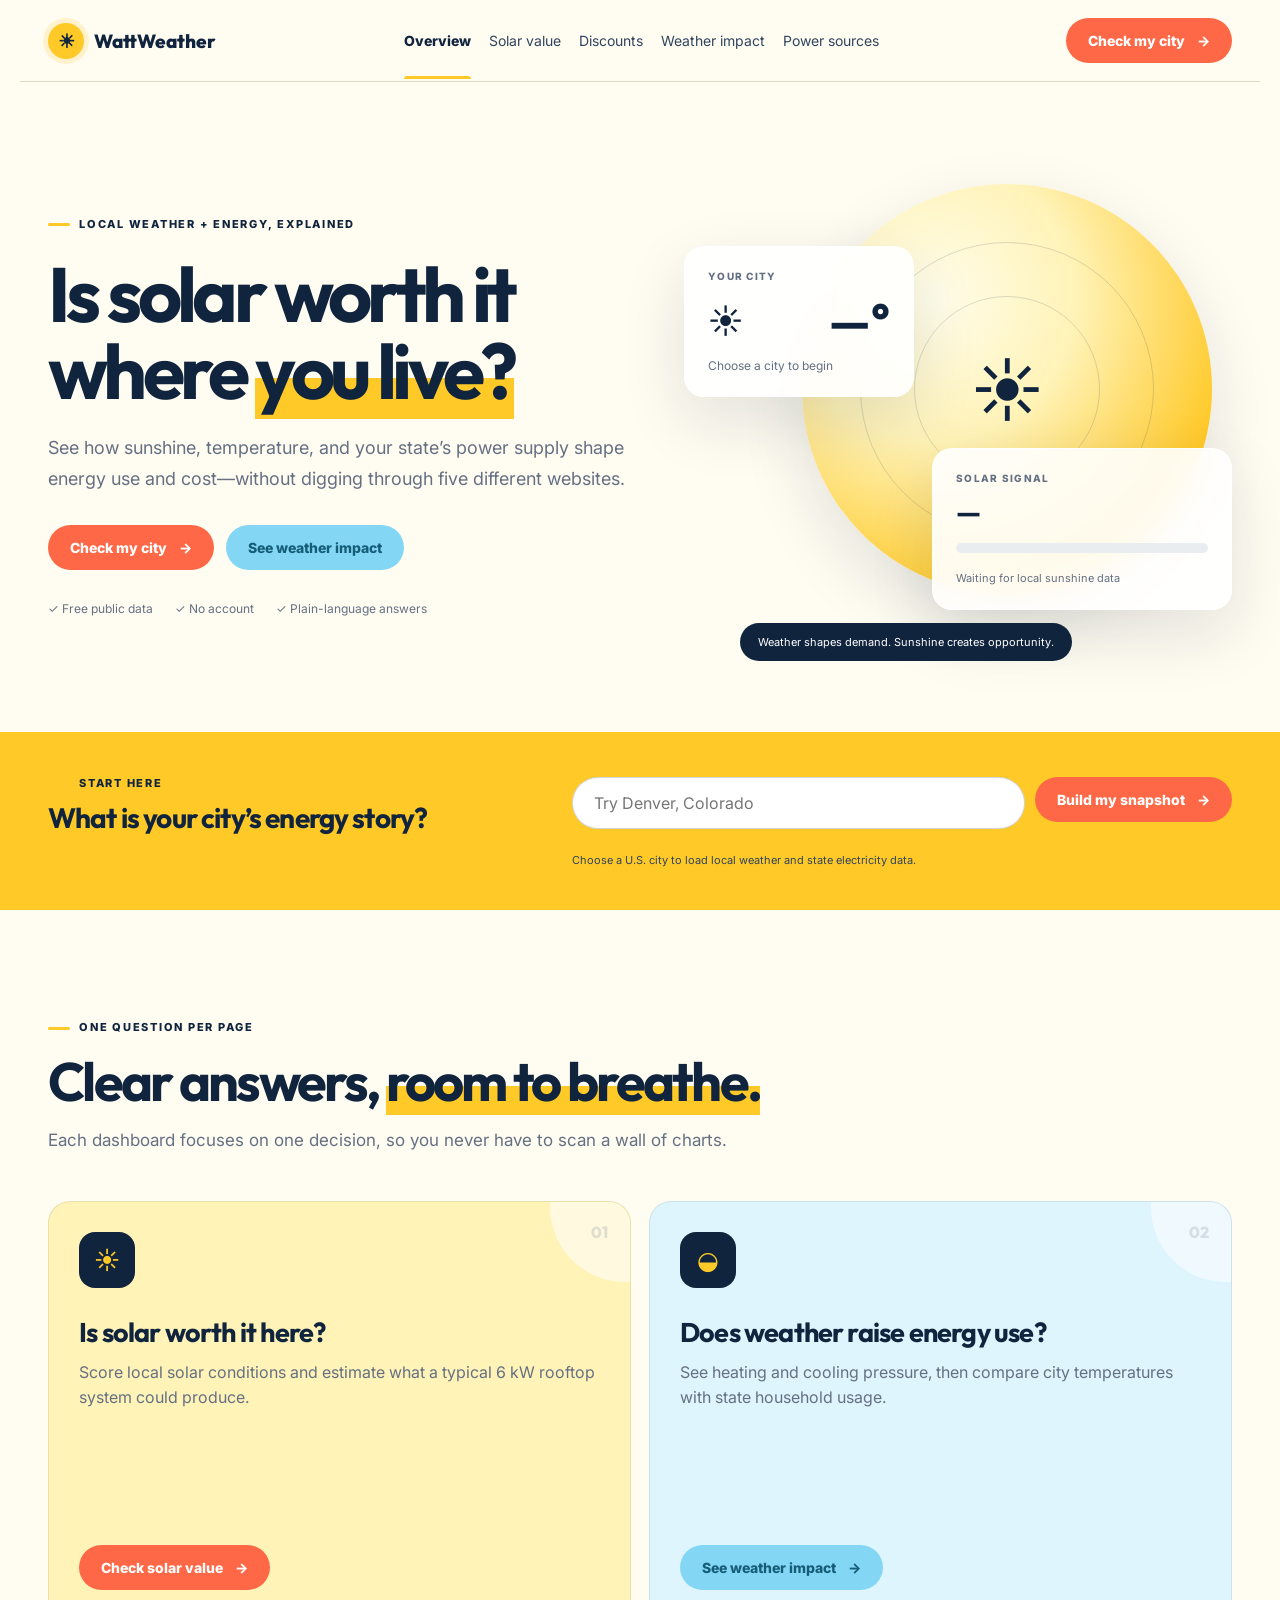
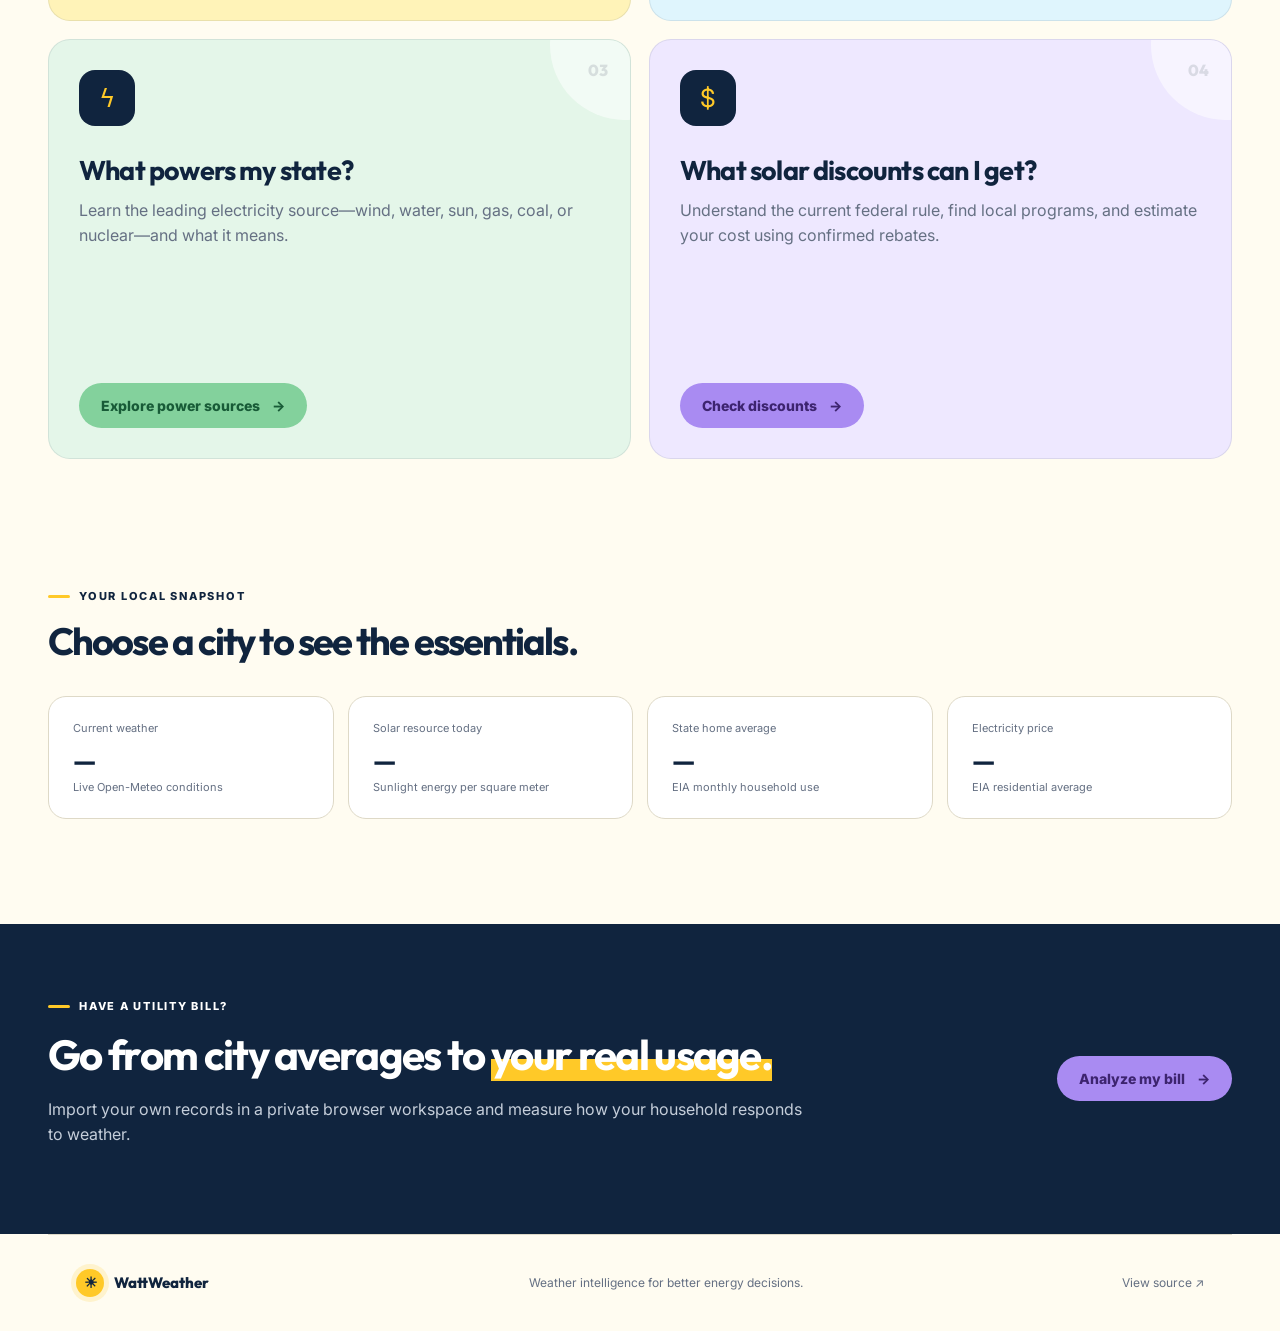
==== commit 12106c0e: "Streamline WattWeather static dashboard" ====
--- a/index.html
+++ b/index.html
@@ -7,7 +7,7 @@
   <title>WattWeather — Your city’s energy story</title>
   <link rel="preconnect" href="https://fonts.googleapis.com">
   <link rel="preconnect" href="https://fonts.gstatic.com" crossorigin>
-  <link href="https://fonts.googleapis.com/css2?family=DM+Sans:wght@400;500;600;700&family=Manrope:wght@600;700;800&display=swap" rel="stylesheet">
+  <link href="https://fonts.googleapis.com/css2?family=Inter:wght@400;500;600;700&family=Outfit:wght@500;600;700;800&display=swap" rel="stylesheet">
   <link rel="stylesheet" href="dashboard.css">
 </head>
 <body data-page="home">
@@ -16,6 +16,7 @@
     <nav aria-label="Primary navigation">
       <a class="active" href="index.html">Overview</a>
       <a href="solar.html">Solar value</a>
+      <a href="incentives.html">Discounts</a>
       <a href="weather-impact.html">Weather impact</a>
       <a href="power.html">Power sources</a>
     </nav>
@@ -92,6 +93,12 @@
           <p>Learn the leading electricity source—wind, water, sun, gas, coal, or nuclear—and what it means.</p>
           <a class="button button-green" href="power.html">Explore power sources <span>→</span></a>
         </article>
+        <article class="answer-card card-violet">
+          <span class="card-number">04</span><div class="card-icon">$</div>
+          <h3>What solar discounts can I get?</h3>
+          <p>Understand the current federal rule, find local programs, and estimate your cost using confirmed rebates.</p>
+          <a class="button button-violet" href="incentives.html">Check discounts <span>→</span></a>
+        </article>
       </div>
     </section>
 
--- a/dashboard.css
+++ b/dashboard.css
@@ -6,15 +6,15 @@
 }
 *{box-sizing:border-box}
 html{scroll-behavior:smooth;max-width:100%;overflow-x:hidden}
-body{margin:0;max-width:100%;overflow-x:hidden;background:var(--paper);color:var(--ink);font-family:"DM Sans",sans-serif}
-h1,h2,h3,strong,.brand{font-family:"Manrope",sans-serif}
+body{margin:0;max-width:100%;overflow-x:hidden;background:var(--paper);color:var(--ink);font-family:"Inter",sans-serif}
+h1,h2,h3,strong,.brand{font-family:"Outfit",sans-serif}
 a{color:inherit;text-decoration:none}
 button,input{font:inherit}
 .sr-only{position:absolute;width:1px;height:1px;padding:0;margin:-1px;overflow:hidden;clip:rect(0,0,0,0);white-space:nowrap;border:0}
 .site-header{height:82px;max-width:1240px;margin:auto;padding:0 28px;display:flex;align-items:center;gap:34px;border-bottom:1px solid var(--line);position:sticky;top:0;z-index:30;background:rgba(255,252,241,.92);backdrop-filter:blur(16px)}
 .brand{display:flex;align-items:center;gap:10px;font-weight:800;font-size:19px;white-space:nowrap}
 .brand-sun{width:36px;height:36px;border-radius:50%;display:grid;place-items:center;background:var(--yellow);color:var(--ink);box-shadow:0 0 0 5px rgba(255,201,40,.18)}
-.site-header nav{margin:auto;display:flex;gap:26px}
+.site-header nav{margin:auto;display:flex;gap:18px}
 .site-header nav a{font-size:14px;padding:30px 0;position:relative;color:var(--ink-soft);white-space:nowrap}
 .site-header nav a.active{font-weight:800;color:var(--ink)}
 .site-header nav a.active:after{content:"";position:absolute;left:0;right:0;bottom:0;height:3px;border-radius:4px 4px 0 0;background:var(--yellow)}
@@ -60,15 +60,16 @@
 .form-status.error{color:#8c2418;font-weight:700}
 .answer-section,.snapshot-section,.report-shell{max-width:1240px;margin:auto;padding:105px 28px}
 .section-heading{max-width:720px}.section-heading h2{font-size:54px;letter-spacing:-.05em;line-height:1.08;margin:17px 0}.section-heading>p{color:var(--muted);font-size:17px;line-height:1.6}
-.answer-grid{display:grid;grid-template-columns:repeat(3,1fr);gap:18px;margin-top:46px}
+.answer-grid{display:grid;grid-template-columns:repeat(2,1fr);gap:18px;margin-top:46px}
 .answer-card{min-height:420px;border:1px solid rgba(16,36,62,.09);border-radius:var(--radius);padding:30px;display:flex;flex-direction:column;position:relative;overflow:hidden}
 .answer-card:after{content:"";position:absolute;width:150px;height:150px;border-radius:50%;right:-70px;top:-70px;background:rgba(255,255,255,.55)}
-.card-yellow{background:var(--yellow-soft)}.card-blue{background:#dff5fd}.card-green{background:#e4f6e9}
-.card-number{position:absolute;right:22px;top:20px;font-family:"Manrope";font-weight:800;color:rgba(16,36,62,.3)}
+.card-yellow{background:var(--yellow-soft)}.card-blue{background:#dff5fd}.card-green{background:#e4f6e9}.card-violet{background:#eee8ff}
+.card-number{position:absolute;right:22px;top:20px;font-family:"Outfit";font-weight:800;color:rgba(16,36,62,.3)}
 .card-icon{width:56px;height:56px;border-radius:16px;display:grid;place-items:center;background:var(--ink);color:var(--yellow);font-size:25px}
 .answer-card h3{font-size:27px;line-height:1.15;margin:29px 0 12px;letter-spacing:-.03em}.answer-card p{color:var(--muted);line-height:1.6;margin:0 0 28px}.answer-card .button{margin-top:auto;align-self:flex-start}
 .snapshot-section{padding-top:20px}.compact-heading h2{font-size:38px}
 .snapshot-grid,.metric-row{display:grid;grid-template-columns:repeat(4,1fr);gap:14px;margin-top:34px}
+.solar-metrics{grid-template-columns:repeat(5,1fr)}
 .snapshot-grid article,.metric-row article{background:#fff;border:1px solid var(--line);border-radius:18px;padding:24px}
 .snapshot-grid span,.snapshot-grid small,.metric-row span,.metric-row small{display:block;color:var(--muted);font-size:11px}.snapshot-grid strong,.metric-row strong{display:block;font-size:27px;margin:8px 0 3px}
 .personal-callout,.next-page{padding:70px max(calc((100vw - 1184px)/2),28px);display:flex;align-items:center;justify-content:space-between;gap:35px;background:var(--ink);color:#fff}
@@ -93,6 +94,9 @@
 .empty-state{width:100%;align-self:center;text-align:center;color:var(--muted);padding:60px 20px;border:1px dashed var(--line);border-radius:14px}
 .score-scale{display:grid;grid-template-columns:auto 1fr auto;align-items:center;gap:10px;margin-top:32px;font-size:10px;color:var(--muted)}.score-scale>i{height:10px;border-radius:99px;background:linear-gradient(90deg,#e7a88e,var(--yellow),var(--green));position:relative}.score-scale b{position:absolute;left:0;top:-4px;width:18px;height:18px;border:4px solid #fff;border-radius:50%;background:var(--ink);transform:translateX(-50%);transition:left .5s}
 .check-list{list-style:none;padding:0;margin:20px 0 0}.check-list li{padding:12px 0 12px 28px;border-bottom:1px solid #edf0eb;position:relative;color:var(--muted)}.check-list li:before{content:"✓";position:absolute;left:0;color:var(--green-dark);font-weight:800}
+.panel-explainer{display:grid;grid-template-columns:1.05fr .95fr;gap:45px;align-items:center;background:linear-gradient(135deg,#fff 0,#fff9d9 100%)}
+.panel-copy>p{max-width:650px}.panel-facts{display:flex;gap:12px;margin:22px 0}.panel-facts span{min-width:105px;padding:12px;border-radius:12px;background:#fff;border:1px solid var(--line);color:var(--muted);font-size:10px}.panel-facts b{display:block;color:var(--ink);font-size:18px;margin-bottom:2px}.external-note{display:block;margin-top:10px;color:var(--muted);font-size:10px}
+.panel-array{min-height:310px;position:relative;display:flex;flex-direction:column;align-items:center;justify-content:center}.panel-array .sun-ray{position:absolute;right:12px;top:0;width:70px;height:70px;border-radius:50%;display:grid;place-items:center;background:var(--yellow);font-size:33px;box-shadow:0 0 0 10px rgba(255,201,40,.18)}.panel-array>div{width:min(100%,430px);display:grid;grid-template-columns:repeat(5,1fr);gap:7px;transform:perspective(700px) rotateX(8deg) rotateZ(-2deg);filter:drop-shadow(0 20px 18px rgba(16,36,62,.18))}.panel-array i{aspect-ratio:1.35;border:3px solid #d9edf7;border-radius:3px;background:repeating-linear-gradient(90deg,transparent 0 22%,rgba(255,255,255,.24) 22% 25%),repeating-linear-gradient(0deg,#15588a 0 46%,#79bce0 47% 50%)}.panel-array strong{margin-top:28px;font-size:14px}
 .method-note{margin-top:16px;padding:22px 25px;border-left:5px solid var(--yellow);background:#fff;border-radius:0 14px 14px 0;display:flex;gap:18px}.method-note span{color:var(--muted);font-size:13px;line-height:1.55}
 .answer-banner{padding:30px;border-radius:var(--radius);background:var(--sky);display:flex;align-items:center;justify-content:space-between;gap:35px;margin-bottom:16px}.answer-banner h2{font-size:30px;margin:12px 0 0}.answer-banner p{max-width:440px;color:var(--sky-dark);line-height:1.6}
 .impact-chart{height:260px;margin-top:40px;display:flex;align-items:stretch;gap:10px;border-bottom:1px solid var(--line);position:relative}
@@ -103,18 +107,31 @@
 .source-answer{display:grid;grid-template-columns:auto 1fr;gap:28px;align-items:center;padding:34px;background:#fff;border:1px solid var(--line);border-radius:var(--radius);margin-bottom:16px}.source-icon{width:110px;height:110px;border-radius:50%;display:grid;place-items:center;background:var(--green);font-size:48px}.source-answer h2{font-size:32px;margin:12px 0 5px}.source-answer p{color:var(--muted);margin:0}
 .source-grid{display:grid;grid-template-columns:repeat(3,1fr);gap:14px;margin-top:16px}.source-card{background:#fff;border:2px solid transparent;border-radius:18px;padding:24px;transition:.2s}.source-card.active{border-color:var(--green-dark);box-shadow:var(--shadow);transform:translateY(-3px)}.source-card>span{font-size:30px}.source-card h3{margin:12px 0 5px}.source-card p{color:var(--muted);font-size:13px;line-height:1.5;margin:0}.source-card.water{background:#e6f6ff}.source-card.wind{background:#e9f8f1}.source-card.sun{background:#fff4bb}.source-card.gas{background:#ffe8df}.source-card.oil{background:#f4e5d4}.source-card.nuclear{background:#eee8ff}.source-card.coal{background:#eaedf0}
 .next-page{padding-top:55px;padding-bottom:55px}.next-page h2{font-size:31px;margin-bottom:0}
+.incentives-hero{background:linear-gradient(135deg,var(--yellow-soft),#fff9dc)}
+.credit-status{min-height:290px;border-radius:24px;padding:38px;display:flex;flex-direction:column;align-items:center;justify-content:center;text-align:center;background:var(--ink);color:#fff;box-shadow:var(--shadow)}
+.credit-status>span{font-size:10px;font-weight:800;letter-spacing:.14em;color:var(--yellow)}
+.credit-status>strong{font-size:76px;line-height:1;margin:10px 0 3px;color:var(--yellow)}
+.credit-status>b{font-size:18px}.credit-status>small{max-width:300px;margin-top:12px;color:#cbd5df;line-height:1.5}
+.incentives-shell{padding-top:65px}.incentive-summary{display:grid;grid-template-columns:1fr 1fr;gap:16px}
+.status-card{border:1px solid var(--line);border-radius:var(--radius);padding:32px;background:#fff}.status-card h2{font-size:31px;line-height:1.12;letter-spacing:-.035em;margin:17px 0 12px}.status-card p{color:var(--muted);line-height:1.65}.local-card{background:#e4f6e9}.local-card .button{margin-top:8px}
+.incentive-heading{margin-top:90px}.incentive-heading h2{font-size:46px}
+.discount-types{display:grid;grid-template-columns:repeat(4,1fr);gap:14px;margin-top:35px}.discount-types article{border:1px solid var(--line);border-radius:18px;padding:24px;background:#fff}.discount-types h3{font-size:20px;margin:19px 0 8px}.discount-types p{margin:0;color:var(--muted);font-size:13px;line-height:1.55}.discount-icon{width:38px;height:38px;border-radius:12px;display:grid;place-items:center;background:var(--yellow);font-family:"Outfit",sans-serif;font-weight:800}
+.discount-calculator{scroll-margin-top:105px;margin-top:80px;border-radius:28px;padding:42px;display:grid;grid-template-columns:1.15fr .85fr;gap:45px;background:#dff5fd}.calculator-copy h2{font-size:38px;letter-spacing:-.04em;margin:16px 0 10px}.calculator-copy>p{color:var(--sky-dark);line-height:1.6}
+.calculator-fields{display:grid;grid-template-columns:repeat(3,1fr);gap:11px;margin-top:27px}.calculator-fields label{font-size:11px;font-weight:800;color:var(--ink-soft);position:relative}.calculator-fields label>span{position:absolute;left:14px;bottom:14px;color:var(--muted)}.calculator-fields input{width:100%;margin-top:7px;padding:13px 12px 13px 27px;border:1px solid rgba(16,36,62,.2);border-radius:11px;background:#fff;outline:0}.calculator-fields input:focus{border-color:var(--coral);box-shadow:0 0 0 3px rgba(255,104,70,.15)}
+.calculator-result{border-radius:20px;padding:28px;background:var(--ink);color:#fff}.calculator-result>span{font-size:10px;font-weight:800;letter-spacing:.13em;color:var(--sky)}.calculator-result>strong{display:block;font-size:49px;color:var(--yellow);margin:8px 0 20px}.calculator-result>div{display:flex;justify-content:space-between;gap:15px;padding:12px 0;border-top:1px solid rgba(255,255,255,.15);font-size:13px}.calculator-result>small{display:block;margin-top:15px;color:#bdcad6;font-size:10px;line-height:1.5}
+.find-steps{display:grid;grid-template-columns:.65fr 1.35fr;gap:55px;margin-top:80px;padding:40px;border-radius:24px;background:#fff;border:1px solid var(--line)}.find-steps h2{font-size:34px;letter-spacing:-.04em;margin:15px 0}.find-steps ol{list-style:none;padding:0;margin:0;counter-reset:steps}.find-steps li{counter-increment:steps;display:grid;grid-template-columns:42px 1fr;padding:15px 0;border-bottom:1px solid #edf0eb}.find-steps li:last-child{border:0}.find-steps li:before{content:counter(steps);grid-row:1/3;width:29px;height:29px;border-radius:50%;display:grid;place-items:center;background:var(--violet);color:var(--violet-dark);font-weight:800}.find-steps li b,.find-steps li span{grid-column:2}.find-steps li span{margin-top:3px;color:var(--muted);font-size:13px;line-height:1.5}
 @media(max-width:900px){
   .site-header{height:auto;min-height:75px;flex-wrap:wrap;padding:16px 20px}.site-header nav{order:3;width:100%;overflow:auto;gap:20px}.site-header nav a{padding:8px 0 12px}.header-cta{display:none}
   .home-hero,.page-hero{grid-template-columns:minmax(0,1fr)}.home-hero{padding-top:55px}.hero-art{max-width:560px;width:100%;margin:auto}
   .city-banner,.location-strip{grid-template-columns:1fr}.form-status{grid-column:auto;margin:0}
-  .answer-grid{grid-template-columns:1fr}.answer-card{min-height:330px}.snapshot-grid,.metric-row{grid-template-columns:1fr 1fr}.source-grid{grid-template-columns:1fr 1fr}
+  .answer-grid{grid-template-columns:1fr}.answer-card{min-height:330px}.snapshot-grid,.metric-row,.solar-metrics{grid-template-columns:1fr 1fr}.source-grid{grid-template-columns:1fr 1fr}.panel-explainer,.incentive-summary,.discount-calculator,.find-steps{grid-template-columns:1fr}.discount-types{grid-template-columns:1fr 1fr}
 }
 @media(max-width:620px){
   .home-hero{padding-left:0;padding-right:0}.hero-copy{width:calc(100% - 40px);max-width:none;margin-inline:20px}
   .hero-copy h1,.page-hero h1{font-size:45px}.hero-art{height:420px}.sun-orbit{width:310px;height:310px}.forecast-card{top:50px}.solar-card{width:270px;bottom:35px}.orbit-note{left:20px}
   .hero-actions{flex-direction:column}.hero-actions .button{width:100%}
   .location-form{flex-direction:column}.location-form .city-picker,.location-form .button{width:100%}.section-heading h2{font-size:40px}
-  .snapshot-grid,.metric-row,.report-grid,.source-grid{grid-template-columns:1fr}.report-card.span-two{grid-column:auto}.solar-bars{gap:5px}.solar-bars b{font-size:9px}
+  .snapshot-grid,.metric-row,.solar-metrics,.report-grid,.source-grid,.discount-types,.calculator-fields{grid-template-columns:1fr}.report-card.span-two{grid-column:auto}.solar-bars{gap:5px}.solar-bars b{font-size:9px}.panel-facts{flex-wrap:wrap}.discount-calculator,.find-steps{padding:27px}.calculator-result>strong{font-size:40px}
   .personal-callout,.next-page,.answer-banner,.method-note{align-items:flex-start;flex-direction:column}.personal-callout h2{font-size:34px}.source-answer{grid-template-columns:1fr}.page-hero{padding-top:50px}
   footer{align-items:flex-start;flex-direction:column}
 }
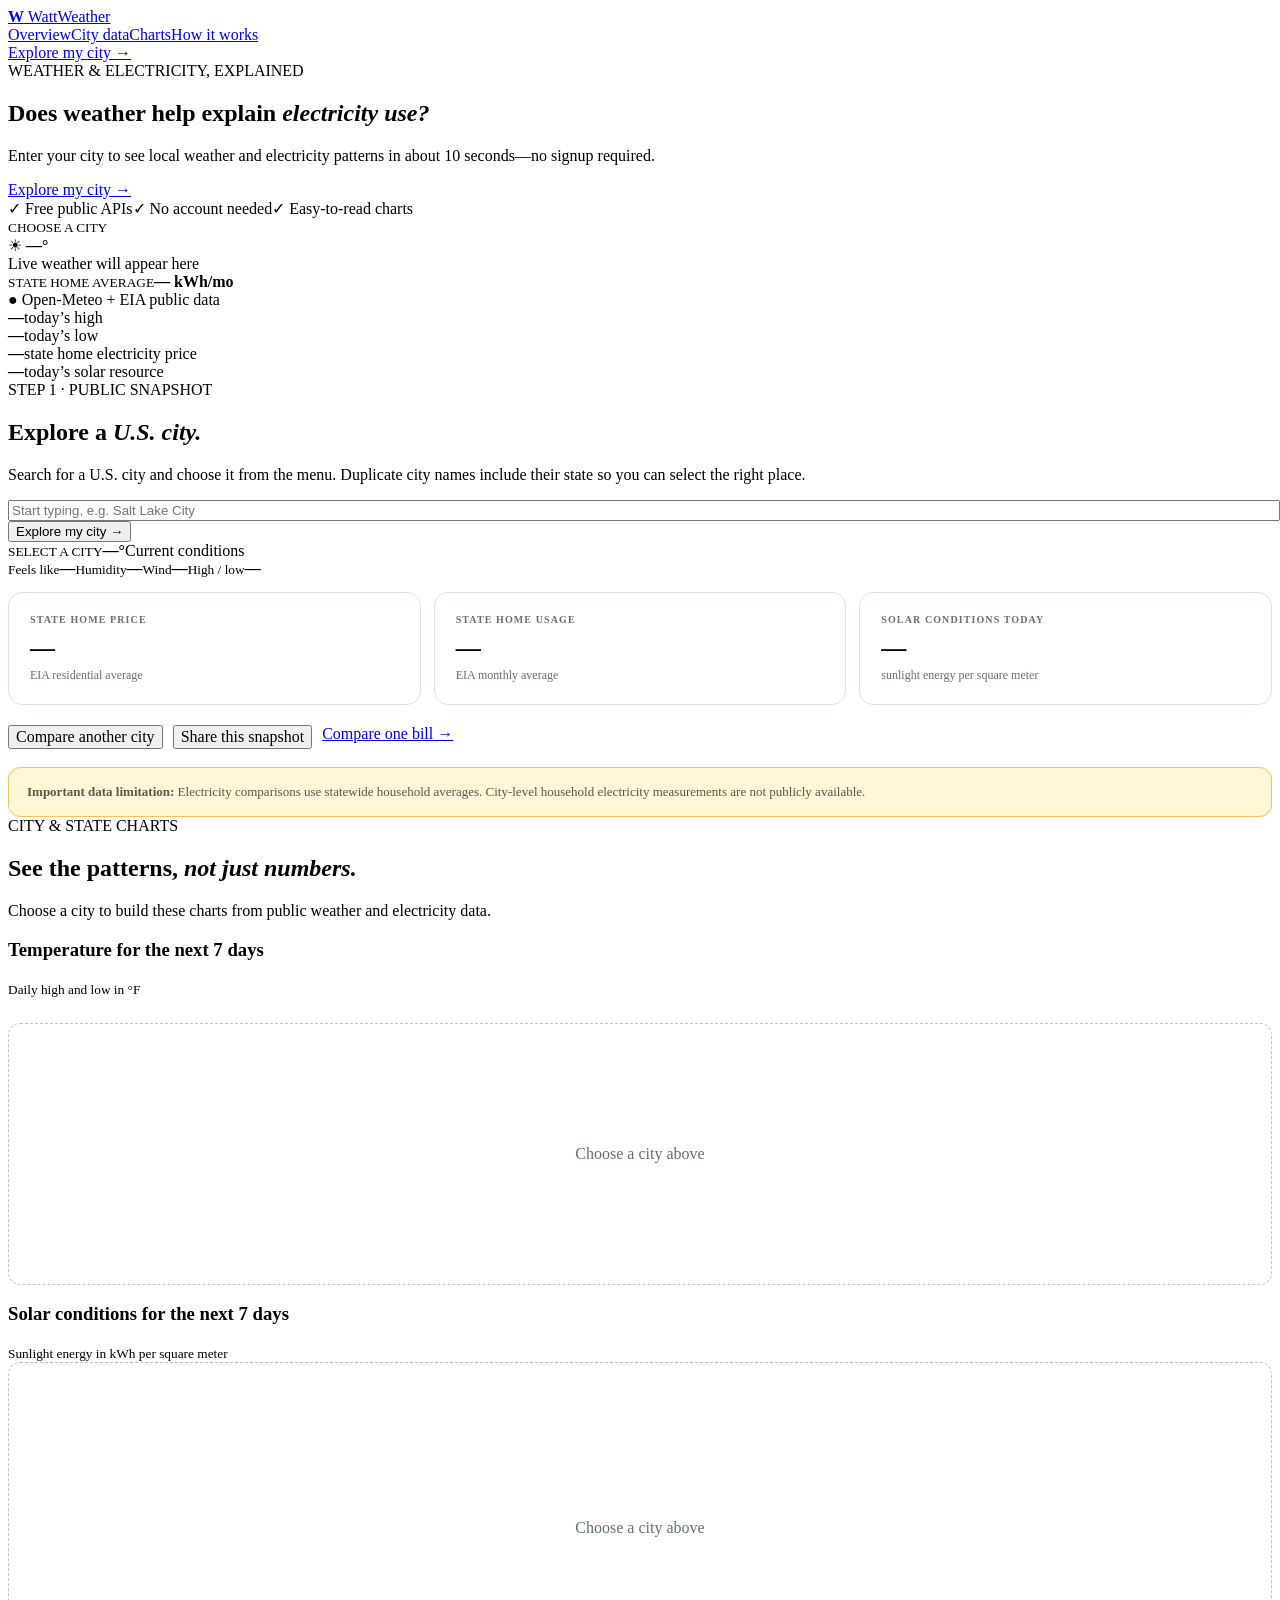
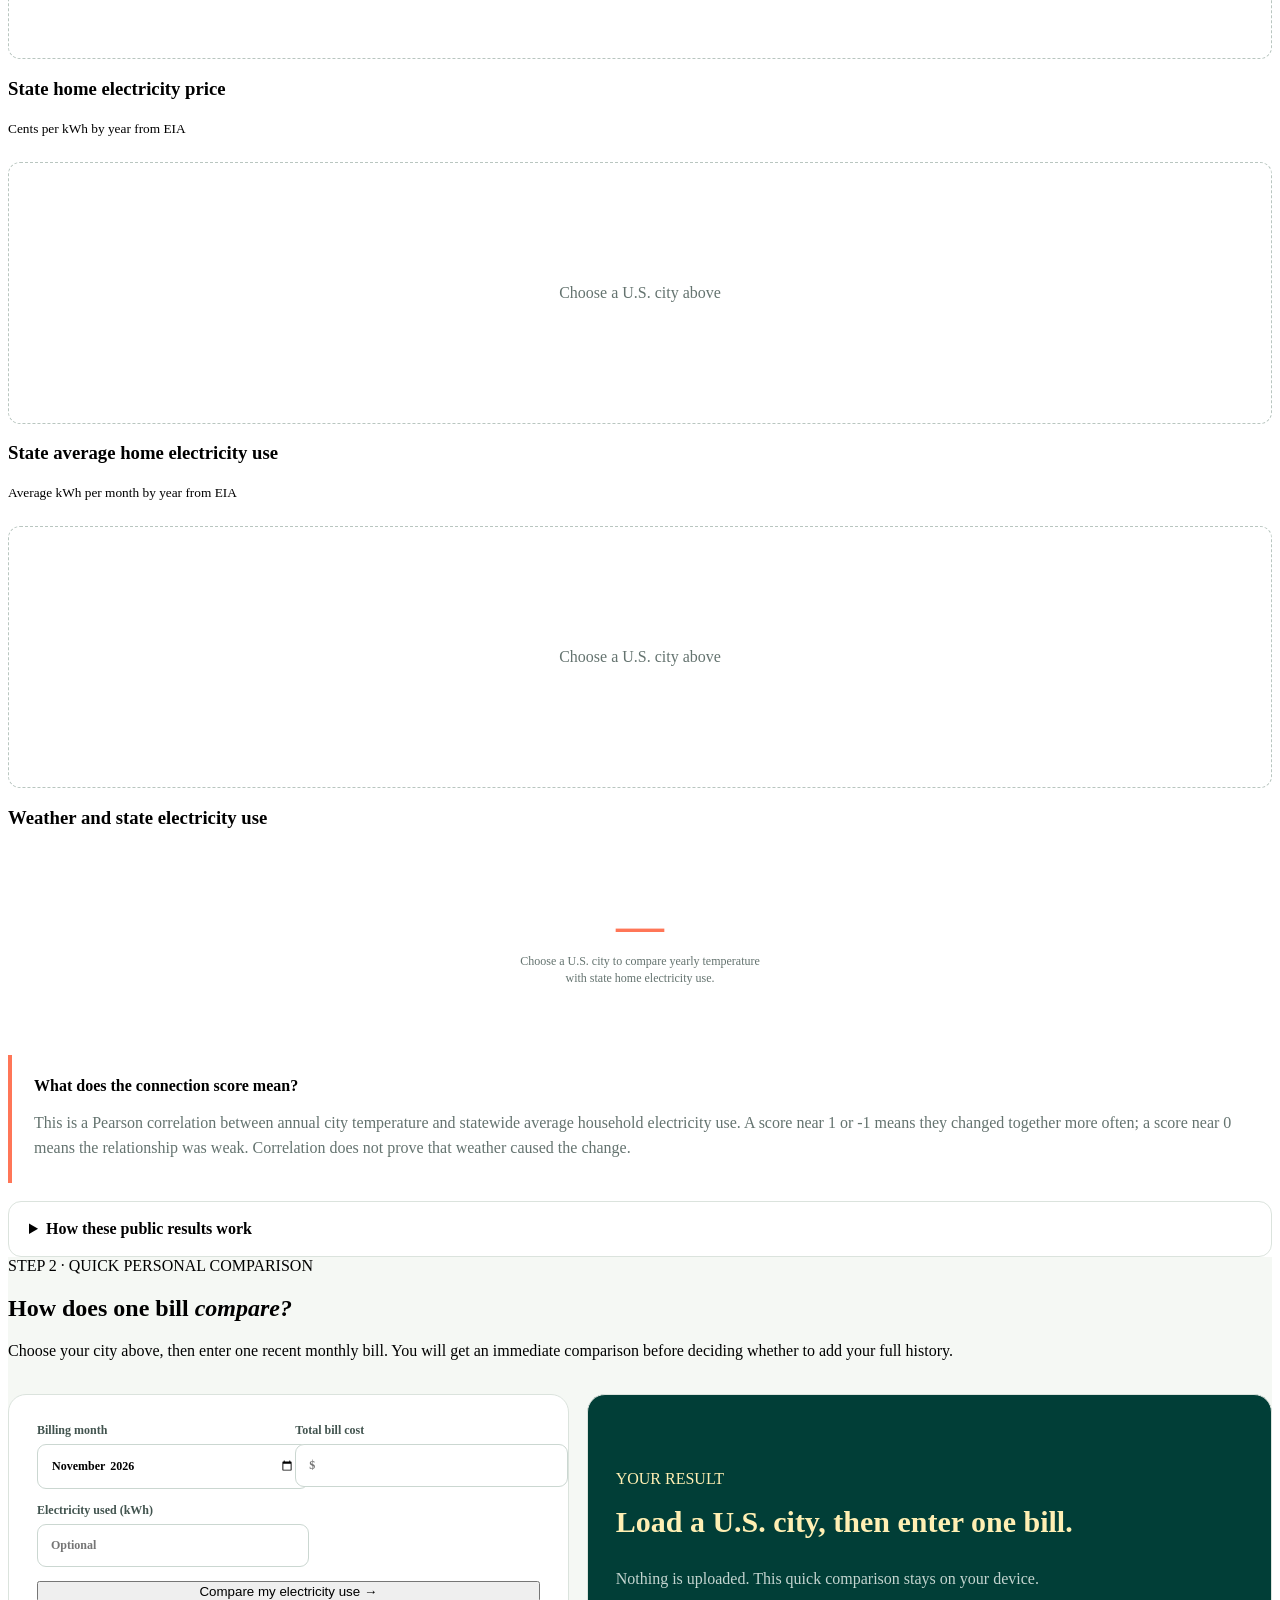
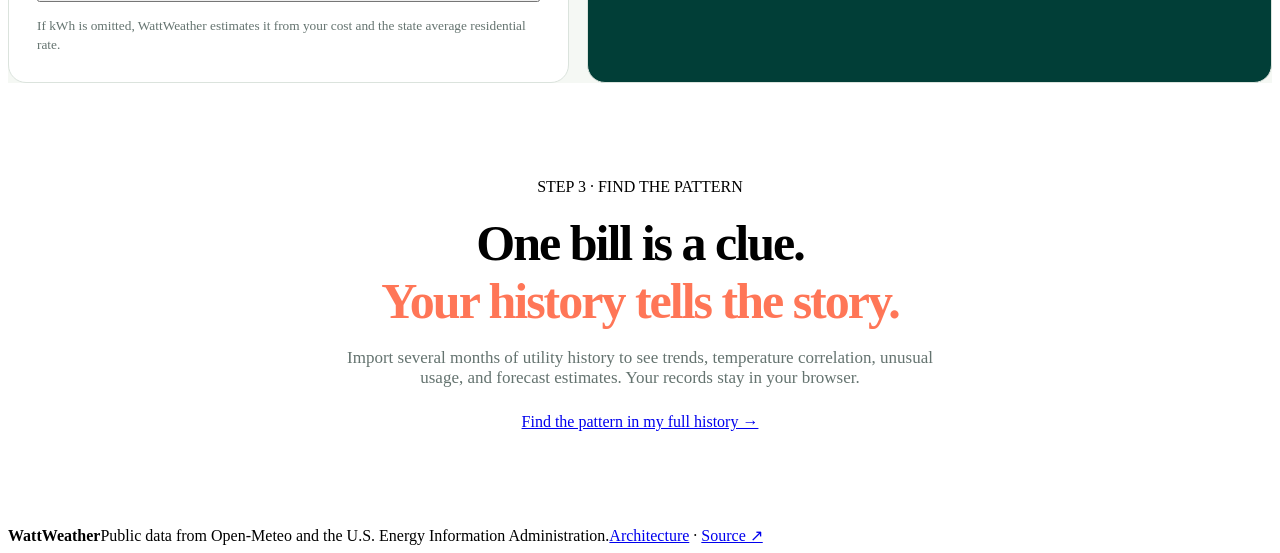
==== commit 14eda46c: "Rebuild WattWeather insight funnel" ====
--- a/index.html
+++ b/index.html
@@ -3,125 +3,106 @@
 <head>
   <meta charset="utf-8">
   <meta name="viewport" content="width=device-width,initial-scale=1">
-  <meta name="description" content="Find out whether solar is worth it, how weather affects energy use, and what powers your state.">
-  <title>WattWeather — Your city’s energy story</title>
+  <meta name="description" content="See whether weather helps explain electricity use in your area, then compare your own bill privately.">
+  <title>WattWeather — Weather & Electricity, Explained</title>
   <link rel="preconnect" href="https://fonts.googleapis.com">
   <link rel="preconnect" href="https://fonts.gstatic.com" crossorigin>
-  <link href="https://fonts.googleapis.com/css2?family=Inter:wght@400;500;600;700&family=Outfit:wght@500;600;700;800&display=swap" rel="stylesheet">
-  <link rel="stylesheet" href="dashboard.css">
+  <link href="https://fonts.googleapis.com/css2?family=DM+Sans:wght@400;500;600;700&family=Manrope:wght@600;700;800&display=swap" rel="stylesheet">
+  <link rel="stylesheet" href="pages.css">
+  <link rel="stylesheet" href="pages-extra.css">
 </head>
-<body data-page="home">
-  <header class="site-header">
-    <a class="brand" href="index.html" aria-label="WattWeather home"><span class="brand-sun">☀</span><span>WattWeather</span></a>
-    <nav aria-label="Primary navigation">
-      <a class="active" href="index.html">Overview</a>
-      <a href="solar.html">Solar value</a>
-      <a href="incentives.html">Discounts</a>
-      <a href="weather-impact.html">Weather impact</a>
-      <a href="power.html">Power sources</a>
-    </nav>
-    <a class="button button-coral header-cta" href="#city-search">Check my city <span>→</span></a>
+<body>
+  <header>
+    <a class="brand" href="index.html"><b>W</b> WattWeather</a>
+    <nav><a href="#overview">Overview</a><a href="#city">City data</a><a href="#insights">Charts</a><a href="architecture.html">How it works</a></nav>
+    <a class="pill dark" href="#city">Explore my city →</a>
   </header>
-
   <main>
-    <section class="home-hero">
-      <div class="hero-copy">
-        <span class="eyebrow">LOCAL WEATHER + ENERGY, EXPLAINED</span>
-        <h1>Is solar worth it<br>where <em>you live?</em></h1>
-        <p>See how sunshine, temperature, and your state’s power supply shape energy use and cost—without digging through five different websites.</p>
-        <div class="hero-actions">
-          <a class="button button-coral" href="#city-search">Check my city <span>→</span></a>
-          <a class="button button-sky" href="weather-impact.html">See weather impact</a>
-        </div>
-        <div class="proof-row"><span>✓ Free public data</span><span>✓ No account</span><span>✓ Plain-language answers</span></div>
+    <section id="overview" class="hero">
+      <div>
+        <span class="eyebrow">WEATHER & ELECTRICITY, EXPLAINED</span>
+        <h1>Does weather help explain <em>electricity use?</em></h1>
+        <p>Enter your city to see local weather and electricity patterns in about 10 seconds—no signup required.</p>
+        <div class="actions"><a class="pill dark" href="#city">Explore my city →</a><a id="returning-energy-link" class="pill outline" href="energy.html" hidden>Skip to my energy records</a></div>
+        <div class="trust"><span>✓ Free public APIs</span><span>✓ No account needed</span><span>✓ Easy-to-read charts</span></div>
       </div>
-      <div class="hero-art" aria-label="Weather and solar dashboard preview">
-        <div class="sun-orbit"><span>☀</span></div>
-        <article class="floating-card forecast-card">
-          <small id="hero-city">YOUR CITY</small>
-          <div><span id="hero-icon">☀</span><strong id="hero-temp">—°</strong></div>
-          <p id="hero-condition">Choose a city to begin</p>
-        </article>
-        <article class="floating-card solar-card">
-          <small>SOLAR SIGNAL</small>
-          <strong id="hero-solar">—</strong>
-          <div class="signal-track"><i id="hero-solar-bar"></i></div>
-          <span id="hero-solar-note">Waiting for local sunshine data</span>
-        </article>
-        <div class="orbit-note">Weather shapes demand. Sunshine creates opportunity.</div>
+      <div class="visual">
+        <div class="sun"></div>
+        <article class="float weather"><small id="hero-city">CHOOSE A CITY</small><div>☀ <strong id="hero-temp">—°</strong></div><span id="hero-condition">Live weather will appear here</span></article>
+        <article class="float usage"><small>STATE HOME AVERAGE</small><strong id="hero-state-usage">— kWh/mo</strong><div id="mini-bars" class="mini-bars"></div></article>
+        <span class="live">● Open-Meteo + EIA public data</span>
       </div>
     </section>
-
-    <section id="city-search" class="city-banner">
-      <div>
-        <span class="eyebrow">START HERE</span>
-        <h2>What is your city’s energy story?</h2>
-      </div>
-      <form class="location-form" data-location-form>
-        <div class="city-picker">
-          <label class="sr-only" for="city-input">City or ZIP code</label>
-          <input id="city-input" data-city-input autocomplete="off" placeholder="Try Denver, Colorado">
-          <div class="city-suggestions" data-city-suggestions hidden></div>
-        </div>
-        <button class="button button-coral" type="submit">Build my snapshot <span>→</span></button>
-      </form>
-      <p class="form-status" data-form-status>Choose a U.S. city to load local weather and state electricity data.</p>
+    <section class="stats">
+      <div><strong id="stat-high">—</strong><span>today’s high</span></div>
+      <div><strong id="stat-low">—</strong><span>today’s low</span></div>
+      <div><strong id="stat-rate">—</strong><span>state home electricity price</span></div>
+      <div><strong id="stat-solar">—</strong><span>today’s solar resource</span></div>
     </section>
 
-    <section class="answer-section" aria-labelledby="answers-title">
-      <div class="section-heading">
-        <span class="eyebrow">ONE QUESTION PER PAGE</span>
-        <h2 id="answers-title">Clear answers, <em>room to breathe.</em></h2>
-        <p>Each dashboard focuses on one decision, so you never have to scan a wall of charts.</p>
+    <section id="city" class="section">
+      <span class="eyebrow">STEP 1 · PUBLIC SNAPSHOT</span><h2>Explore a <em>U.S. city.</em></h2>
+      <p>Search for a U.S. city and choose it from the menu. Duplicate city names include their state so you can select the right place.</p>
+      <form id="public-city-form" class="search">
+        <div class="city-picker"><input id="public-city" autocomplete="off" placeholder="Start typing, e.g. Salt Lake City"><div id="public-suggestions" class="city-suggestions" hidden></div></div>
+        <button class="pill dark">Explore my city →</button>
+      </form>
+      <p id="public-error" class="error" hidden></p>
+      <article class="current-weather">
+        <div><small id="public-place">SELECT A CITY</small><strong id="public-temp">—°</strong><span id="public-description">Current conditions</span></div>
+        <div class="facts"><span><small>Feels like</small><b id="public-feels">—</b></span><span><small>Humidity</small><b id="public-humidity">—</b></span><span><small>Wind</small><b id="public-wind">—</b></span><span><small>High / low</small><b id="public-highlow">—</b></span></div>
+      </article>
+      <div class="city-energy">
+        <article><small>STATE HOME PRICE</small><strong id="public-rate">—</strong><span id="public-rate-note">EIA residential average</span></article>
+        <article><small>STATE HOME USAGE</small><strong id="public-usage">—</strong><span id="public-usage-note">EIA monthly average</span></article>
+        <article><small>SOLAR CONDITIONS TODAY</small><strong id="public-solar">—</strong><span>sunlight energy per square meter</span></article>
       </div>
-      <div class="answer-grid">
-        <article class="answer-card card-yellow">
-          <span class="card-number">01</span><div class="card-icon">☀</div>
-          <h3>Is solar worth it here?</h3>
-          <p>Score local solar conditions and estimate what a typical 6 kW rooftop system could produce.</p>
-          <a class="button button-coral" href="solar.html">Check solar value <span>→</span></a>
-        </article>
-        <article class="answer-card card-blue">
-          <span class="card-number">02</span><div class="card-icon">◒</div>
-          <h3>Does weather raise energy use?</h3>
-          <p>See heating and cooling pressure, then compare city temperatures with state household usage.</p>
-          <a class="button button-sky" href="weather-impact.html">See weather impact <span>→</span></a>
-        </article>
-        <article class="answer-card card-green">
-          <span class="card-number">03</span><div class="card-icon">ϟ</div>
-          <h3>What powers my state?</h3>
-          <p>Learn the leading electricity source—wind, water, sun, gas, coal, or nuclear—and what it means.</p>
-          <a class="button button-green" href="power.html">Explore power sources <span>→</span></a>
-        </article>
-        <article class="answer-card card-violet">
-          <span class="card-number">04</span><div class="card-icon">$</div>
-          <h3>What solar discounts can I get?</h3>
-          <p>Understand the current federal rule, find local programs, and estimate your cost using confirmed rebates.</p>
-          <a class="button button-violet" href="incentives.html">Check discounts <span>→</span></a>
+      <div id="public-result-actions" class="result-actions" hidden>
+        <button id="compare-city" class="pill outline" type="button">Compare another city</button>
+        <button id="share-snapshot" class="pill outline" type="button">Share this snapshot</button>
+        <a class="pill dark" href="#quick-compare">Compare one bill →</a>
+      </div>
+      <p class="data-limit"><strong>Important data limitation:</strong> Electricity comparisons use statewide household averages. City-level household electricity measurements are not publicly available.</p>
+    </section>
+
+    <section id="insights" class="section cream">
+      <span class="eyebrow">CITY & STATE CHARTS</span><h2>See the patterns, <em>not just numbers.</em></h2>
+      <p id="chart-context">Choose a city to build these charts from public weather and electricity data.</p>
+      <div class="dashboard public-dashboard">
+        <article class="chart wide"><h3>Temperature for the next 7 days</h3><small>Daily high and low in °F</small><div id="temperature-chart" class="public-chart empty-chart">Choose a city above</div></article>
+        <article class="chart"><h3>Solar conditions for the next 7 days</h3><small>Sunlight energy in kWh per square meter</small><div id="solar-chart" class="public-bars empty-chart">Choose a city above</div></article>
+        <article class="chart"><h3>State home electricity price</h3><small>Cents per kWh by year from EIA</small><div id="rate-chart" class="public-chart empty-chart">Choose a U.S. city above</div></article>
+        <article class="chart"><h3>State average home electricity use</h3><small>Average kWh per month by year from EIA</small><div id="state-usage-chart" class="public-chart empty-chart">Choose a U.S. city above</div></article>
+        <article class="chart"><h3>Weather and state electricity use</h3><div class="state-correlation"><strong id="public-correlation">—</strong><span id="public-correlation-note">Choose a U.S. city to compare yearly temperature with state home electricity use.</span></div></article>
+      </div>
+      <div class="plain-note"><strong>What does the connection score mean?</strong><p>This is a Pearson correlation between annual city temperature and statewide average household electricity use. A score near 1 or -1 means they changed together more often; a score near 0 means the relationship was weak. Correlation does not prove that weather caused the change.</p></div>
+      <details class="how-panel">
+        <summary>How these public results work</summary>
+        <div><p><a href="https://open-meteo.com/">Open-Meteo</a> supplies city search, current weather, forecasts, solar conditions, and historical temperature. A published <a href="https://www.eia.gov/opendata/">U.S. EIA</a> snapshot supplies statewide residential prices and usage.</p><p>The comparison pairs annual city temperature with statewide average household electricity use. It is historical context—not a personal bill analysis or proof of cause.</p></div>
+      </details>
+    </section>
+    <section id="quick-compare" class="section quick-compare">
+      <span class="eyebrow">STEP 2 · QUICK PERSONAL COMPARISON</span>
+      <h2>How does one bill <em>compare?</em></h2>
+      <p>Choose your city above, then enter one recent monthly bill. You will get an immediate comparison before deciding whether to add your full history.</p>
+      <div class="quick-grid">
+        <form id="quick-bill-form" class="quick-form">
+          <label>Billing month<input id="quick-month" type="month" required></label>
+          <label>Total bill cost<input id="quick-cost" type="number" min="0.01" step="0.01" placeholder="$" required></label>
+          <label>Electricity used (kWh)<input id="quick-kwh" type="number" min="0.01" step="0.01" placeholder="Optional"></label>
+          <button class="pill dark">Compare my electricity use →</button>
+          <small>If kWh is omitted, WattWeather estimates it from your cost and the state average residential rate.</small>
+        </form>
+        <article id="quick-result" class="quick-result" aria-live="polite">
+          <span class="eyebrow">YOUR RESULT</span>
+          <h3>Load a U.S. city, then enter one bill.</h3>
+          <p>Nothing is uploaded. This quick comparison stays on your device.</p>
         </article>
       </div>
     </section>
-
-    <section class="snapshot-section" aria-live="polite">
-      <div class="section-heading compact-heading">
-        <span class="eyebrow">YOUR LOCAL SNAPSHOT</span>
-        <h2 id="snapshot-title">Choose a city to see the essentials.</h2>
-      </div>
-      <div class="snapshot-grid">
-        <article><span>Current weather</span><strong id="snapshot-weather">—</strong><small id="snapshot-weather-note">Live Open-Meteo conditions</small></article>
-        <article><span>Solar resource today</span><strong id="snapshot-solar">—</strong><small>Sunlight energy per square meter</small></article>
-        <article><span>State home average</span><strong id="snapshot-usage">—</strong><small id="snapshot-usage-note">EIA monthly household use</small></article>
-        <article><span>Electricity price</span><strong id="snapshot-price">—</strong><small id="snapshot-price-note">EIA residential average</small></article>
-      </div>
-    </section>
-
-    <section class="personal-callout">
-      <div><span class="eyebrow">HAVE A UTILITY BILL?</span><h2>Go from city averages to <em>your real usage.</em></h2><p>Import your own records in a private browser workspace and measure how your household responds to weather.</p></div>
-      <a class="button button-violet" href="energy.html">Analyze my bill <span>→</span></a>
-    </section>
+    <section class="personal-cta"><span class="eyebrow">STEP 3 · FIND THE PATTERN</span><h2>One bill is a clue.<br><em>Your history tells the story.</em></h2><p>Import several months of utility history to see trends, temperature correlation, unusual usage, and forecast estimates. Your records stay in your browser.</p><a class="pill dark" href="energy.html">Find the pattern in my full history →</a></section>
   </main>
-
-  <footer><a class="brand" href="index.html"><span class="brand-sun">☀</span><span>WattWeather</span></a><span>Weather intelligence for better energy decisions.</span><a href="https://github.com/sampbaer-creator/WattWeather">View source ↗</a></footer>
-  <script src="dashboard.js"></script>
+  <footer><strong>WattWeather</strong><span>Public data from Open-Meteo and the U.S. Energy Information Administration.</span><span><a href="architecture.html">Architecture</a> · <a href="https://github.com/sampbaer-creator/WattWeather">Source ↗</a></span></footer>
+  <script src="landing.js"></script>
 </body>
 </html>
--- a/pages-extra.css
+++ b/pages-extra.css
@@ -0,0 +1,141 @@
+.city-status {
+  margin: 0 0 20px;
+  padding: 11px 14px;
+  border-left: 3px solid #ff7657;
+  border-radius: 0 8px 8px 0;
+  background: #fff7d8;
+  font-size: 13px !important;
+}
+
+.search button:disabled {
+  cursor: wait;
+  opacity: .7;
+}
+.city-picker { position: relative; flex: 1; }
+.city-picker > input { width: 100%; }
+.city-suggestions {
+  position: absolute;
+  top: calc(100% + 7px);
+  z-index: 20;
+  width: 100%;
+  max-height: 310px;
+  overflow-y: auto;
+  border: 1px solid #dbe3dd;
+  border-radius: 13px;
+  background: #fff;
+  box-shadow: 0 18px 45px rgba(1,62,55,.18);
+}
+.city-suggestions button {
+  display: block;
+  width: 100%;
+  padding: 12px 16px;
+  border: 0;
+  border-bottom: 1px solid #edf0ed;
+  background: #fff;
+  color: #013e37;
+  text-align: left;
+  cursor: pointer;
+}
+.city-suggestions button:hover,.city-suggestions button.active { background: #fff7d8; }
+.city-suggestions button b,.city-suggestions button span { display: block; }
+.city-suggestions button span { margin-top: 2px; color: #64736f; font-size: 12px; }
+.city-energy { display: grid; grid-template-columns: repeat(3,1fr); gap: 13px; margin-top: 14px; }
+@media (max-width: 1050px) { .city-energy { grid-template-columns: repeat(3,1fr); } }
+.city-energy article { padding: 21px; border: 1px solid #dbe3dd; border-radius: 14px; background: #fff; }
+.city-energy small,.city-energy strong,.city-energy span { display: block; }
+.city-energy small { color: #64736f; font-size: 10px; font-weight: 800; letter-spacing: .11em; }
+.city-energy strong { margin: 9px 0 5px; font-size: 25px; }
+.city-energy span { color: #64736f; font-size: 12px; line-height: 1.4; }
+
+.empty-panel {
+  display: flex;
+  align-items: center;
+  gap: 18px;
+  margin: 32px 0;
+  padding: 24px;
+  border: 1px dashed #9eb2a8;
+  border-radius: 16px;
+  background: #fff;
+}
+.empty-panel span { flex: 1; color: #64736f; }
+.data-actions { display: grid; grid-template-columns: 1fr 1fr; gap: 16px; margin: 34px 0; }
+.data-actions article { padding: 26px; border: 1px solid #dbe3dd; border-radius: 16px; background: #fff; }
+.data-actions h3 { font-size: 24px; margin: 14px 0 8px; }
+.data-actions p { color: #64736f; line-height: 1.55; }
+.file-button input { display: none; }
+#csv-template { margin-left: 14px; font-size: 13px; font-weight: 700; text-decoration: underline; }
+.record-form { display: grid; grid-template-columns: 1fr 1fr; gap: 12px; }
+.record-form label { font-size: 12px; font-weight: 700; }
+.record-form input { width: 100%; margin-top: 5px; padding: 11px; border: 1px solid #dbe3dd; border-radius: 8px; font: inherit; }
+.record-form button { grid-column: 1 / -1; }
+.text-button { border: 0; background: transparent; color: #9d3828; font-weight: 700; cursor: pointer; }
+.scatter-chart { position: relative; height: 260px; margin-top: 24px; border-left: 1px solid #b9c6c0; border-bottom: 1px solid #b9c6c0; background: linear-gradient(#edf0ed 1px,transparent 1px) 0 0/100% 25%; }
+.scatter-chart i { position: absolute; width: 8px; height: 8px; margin: -4px; border-radius: 50%; background: #ff7657; opacity: .65; }
+.scatter-chart .trend-line { position: absolute; height: 2px; margin: 0; border-radius: 0; background: #013e37; opacity: .9; transform-origin: left center; }
+.scatter-chart svg { width: 100%; height: 100%; overflow: visible; }
+.band-chart { display: grid; gap: 13px; margin-top: 22px; }
+.band-row { display: grid; grid-template-columns: 75px 1fr 70px; align-items: center; gap: 10px; font-size: 12px; }
+.band-track { height: 11px; border-radius: 99px; background: #edf0ed; overflow: hidden; }
+.band-track i { display: block; height: 100%; border-radius: inherit; background: linear-gradient(90deg,#ffefb3,#ff7657); }
+.state-correlation { display: grid; place-content: center; min-height: 190px; text-align: center; }
+.state-correlation strong { font-size: 48px; color: #ff7657; }
+.state-correlation span { max-width: 260px; color: #64736f; font-size: 12px; line-height: 1.45; }
+.forecast-metrics { display: grid; grid-template-columns: repeat(4,1fr); gap: 13px; margin-top: 30px; }
+.forecast-metrics article { padding: 20px; border: 1px solid #ffffff28; border-radius: 14px; }
+.forecast-metrics span,.forecast-metrics strong,.forecast-metrics small { display: block; }
+.forecast-metrics span,.forecast-metrics small { color: #bfd0cb; font-size: 11px; }
+.forecast-metrics strong { margin: 6px 0; color: #ffefb3; font-size: 27px; }
+.public-chart { height: 260px; margin-top: 25px; }
+.public-chart svg { width: 100%; height: 220px; overflow: visible; }
+.chart-legend { display: flex; justify-content: center; gap: 18px; margin-top: 7px; font-size: 12px; }
+.chart-legend i { display: inline-block; width: 10px; height: 10px; margin-right: 5px; border-radius: 50%; }
+.public-bars { height: 260px; display: flex; align-items: end; gap: 8px; padding-top: 35px; }
+.public-bars>div { flex: 1; height: 100%; display: flex; flex-direction: column; justify-content: end; text-align: center; }
+.public-bars i { position: relative; display: block; min-height: 3px; border-radius: 6px 6px 0 0; background: linear-gradient(#ff7657,#ffefb3); }
+.public-bars b { position: absolute; top: -22px; left: 50%; transform: translateX(-50%); font-size: 10px; white-space: nowrap; }
+.public-bars span { margin-top: 7px; font-size: 10px; color: #64736f; }
+.empty-chart { display: grid; place-content: center; color: #64736f; border: 1px dashed #b9c6c0; border-radius: 12px; }
+.plain-note { margin-top: 18px; padding: 22px; border-left: 4px solid #ff7657; background: #fff; border-radius: 0 12px 12px 0; }
+.plain-note p { margin-bottom: 0; color: #64736f; line-height: 1.55; }
+.data-limit { margin: 18px 0 0; padding: 16px 18px; border: 1px solid #f0c35b; border-radius: 12px; background: #fff7d8; color: #5d5745 !important; font-size: 13px !important; }
+.result-actions { display: flex; flex-wrap: wrap; gap: 10px; margin-top: 20px; }
+.result-actions button { font: inherit; }
+.how-panel { margin-top: 18px; border: 1px solid #dbe3dd; border-radius: 13px; background: #fff; }
+.how-panel summary { padding: 18px 20px; cursor: pointer; font-weight: 800; }
+.how-panel > div { padding: 0 20px 18px; color: #64736f; line-height: 1.6; }
+.how-panel a { color: #013e37; font-weight: 700; text-decoration: underline; }
+.quick-compare { background: #f5f8f4; }
+.quick-grid { display: grid; grid-template-columns: .9fr 1.1fr; gap: 18px; margin-top: 34px; }
+.quick-form,.quick-result { padding: 28px; border: 1px solid #dbe3dd; border-radius: 18px; background: #fff; }
+.quick-form { display: grid; grid-template-columns: 1fr 1fr; gap: 14px; }
+.quick-form label { color: #42544f; font-size: 12px; font-weight: 700; }
+.quick-form input { width: 100%; margin-top: 6px; padding: 13px; border: 1px solid #cbd7d1; border-radius: 9px; font: inherit; }
+.quick-form button,.quick-form small { grid-column: 1/-1; }
+.quick-form small { color: #64736f; line-height: 1.45; }
+.quick-result { display: flex; flex-direction: column; justify-content: center; background: #013e37; color: #fff; }
+.quick-result .eyebrow,.quick-result h3 { color: #ffefb3; }
+.quick-result h3 { margin: 16px 0 10px; font-size: 30px; line-height: 1.2; }
+.quick-result p { color: #c3d4cf; line-height: 1.6; }
+.quick-result .result-number { font: 800 48px/1 "Manrope",sans-serif; color: #ff7657; }
+.quick-result .result-actions { margin-top: 10px; }
+.quick-result .outline { border-color: #ffffff55; color: #fff; }
+.technique { display: inline-block; margin: 8px 0; padding: 5px 8px; border-radius: 5px; background: #ffefb3; color: #013e37; font-size: 10px; font-weight: 800; letter-spacing: .08em; }
+.architecture-grid { display: grid; grid-template-columns: repeat(2,1fr); gap: 16px; margin-top: 30px; }
+.architecture-grid article { padding: 25px; border: 1px solid #dbe3dd; border-radius: 16px; background: #fff; }
+.architecture-grid h3 { margin-top: 0; }
+.architecture-grid p,.architecture-grid li { color: #64736f; line-height: 1.6; }
+.flow-list { counter-reset: flow; display: grid; gap: 12px; margin: 30px 0; padding: 0; list-style: none; }
+.flow-list li { position: relative; padding: 18px 18px 18px 60px; border: 1px solid #dbe3dd; border-radius: 13px; background: #fff; }
+.flow-list li:before { counter-increment: flow; content: counter(flow); position: absolute; left: 18px; top: 15px; display: grid; place-content: center; width: 28px; height: 28px; border-radius: 50%; background: #013e37; color: #ffefb3; font-weight: 800; }
+.personal-cta { padding: 95px max(calc((100vw - 900px)/2),28px); text-align: center; }
+.personal-cta h2 { font-size: 50px; letter-spacing: -.04em; margin: 18px 0; }
+.personal-cta h2 em { color: #ff7657; font-style: normal; }
+.personal-cta p { margin: 0 auto 25px; max-width: 620px; color: #64736f; font-size: 17px; }
+@media (max-width: 760px) {
+  .data-actions { grid-template-columns: 1fr; }
+  .empty-panel { align-items: flex-start; flex-direction: column; }
+  .city-energy { grid-template-columns: 1fr; }
+  .forecast-metrics { grid-template-columns: 1fr 1fr; }
+  .quick-grid,.architecture-grid { grid-template-columns: 1fr; }
+}
+@media (max-width: 520px) { .quick-form { grid-template-columns: 1fr; } }
